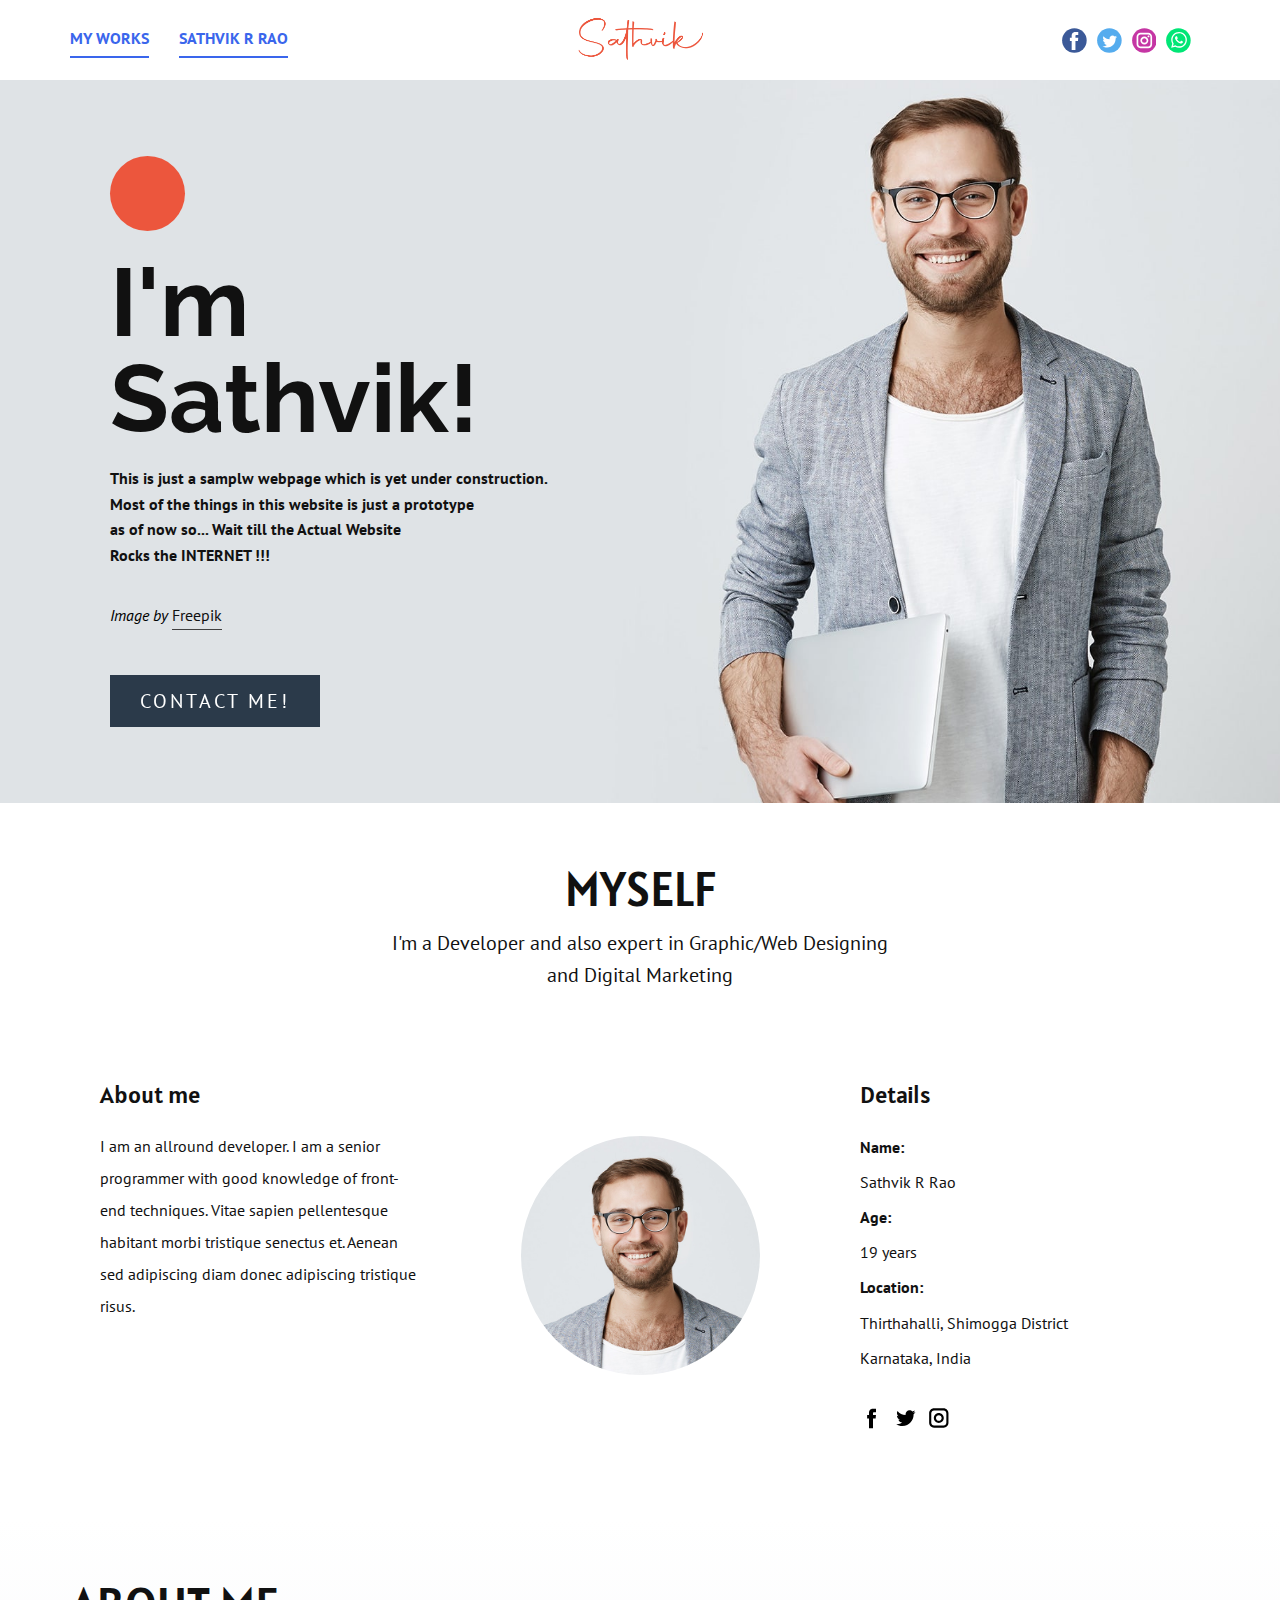
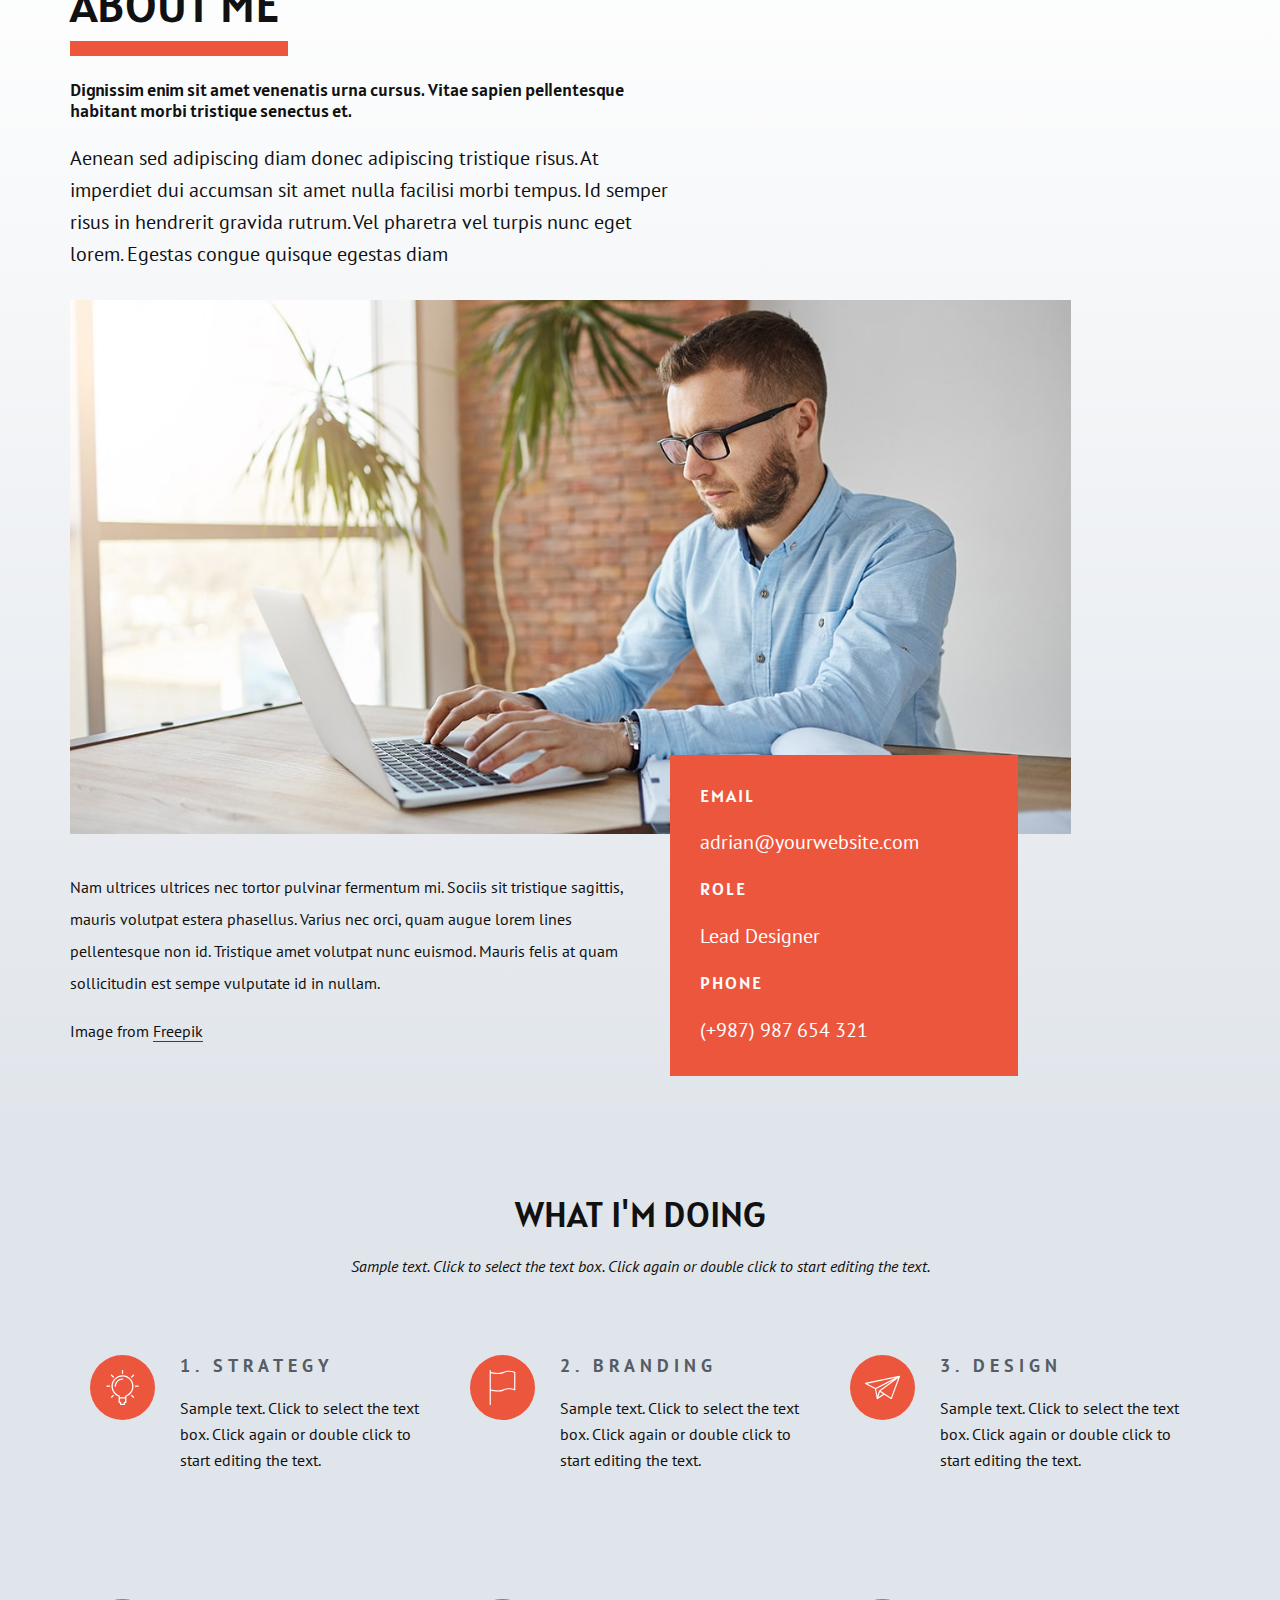
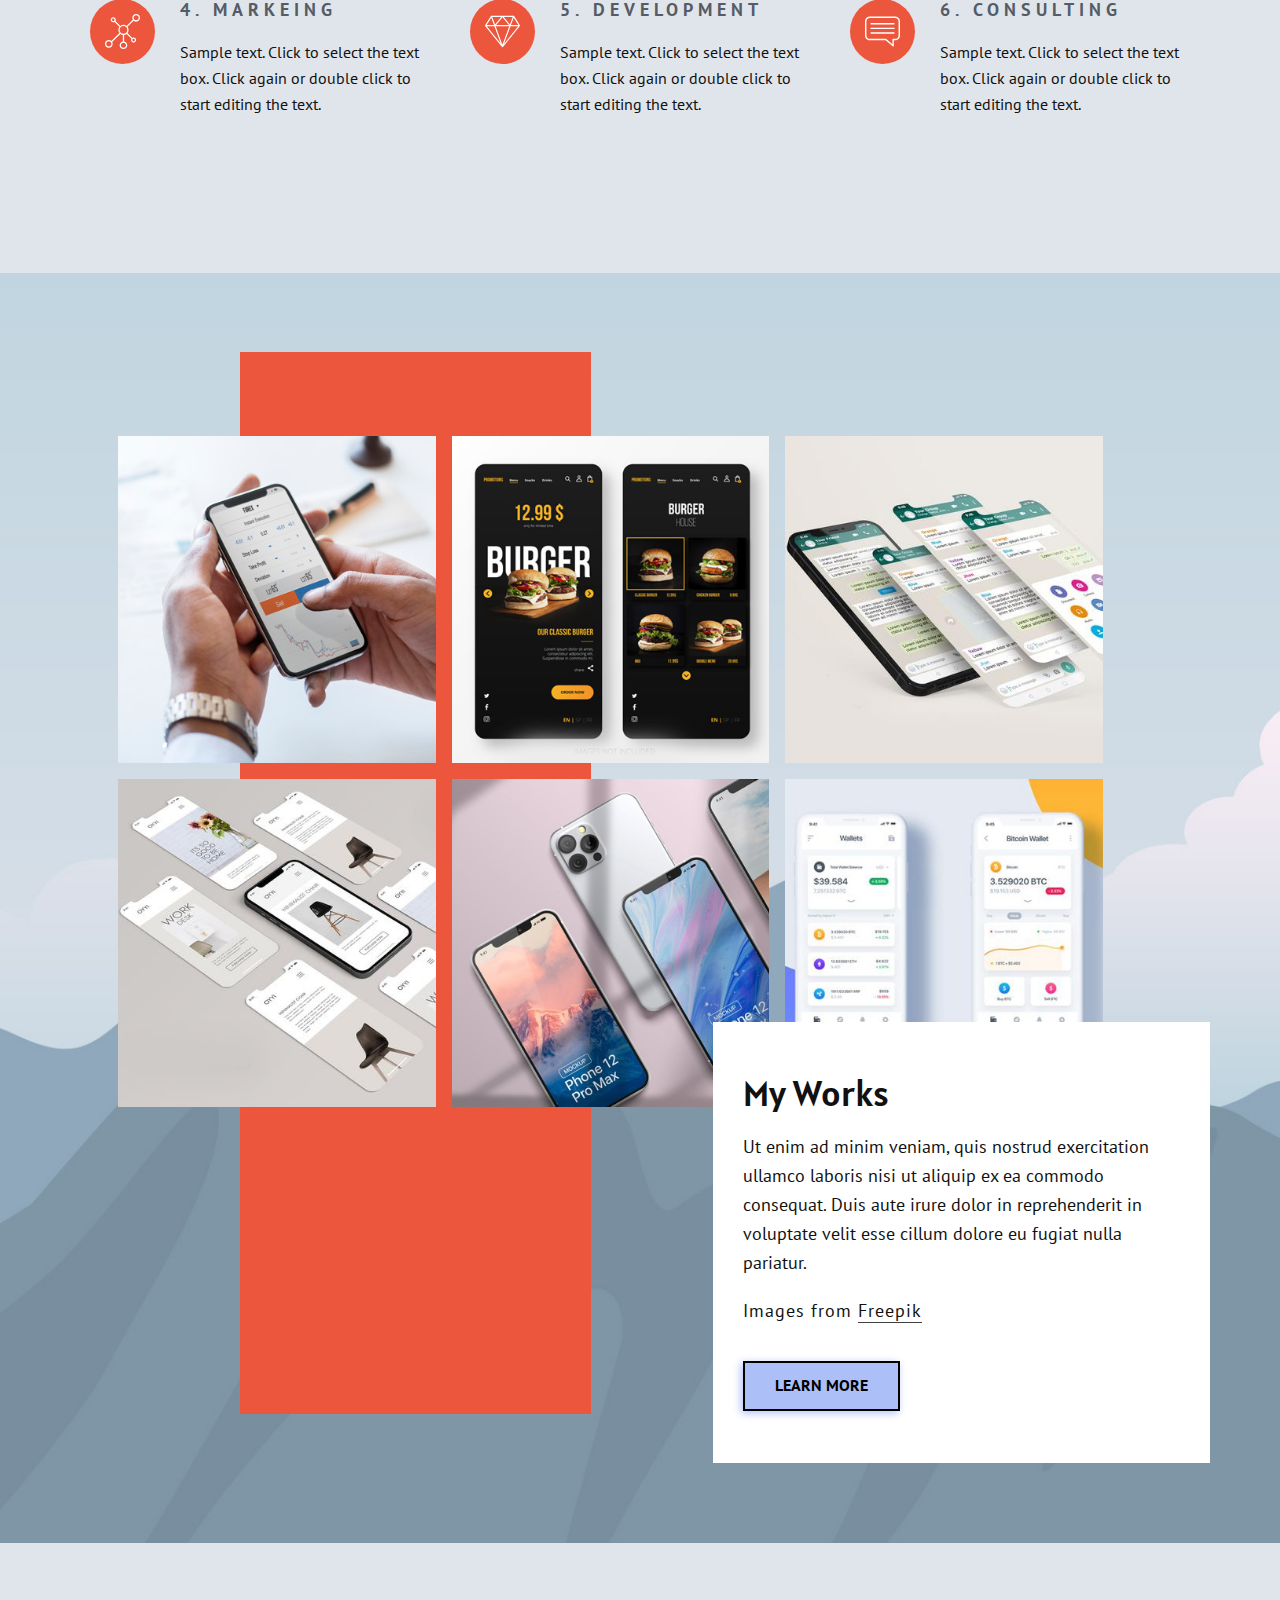
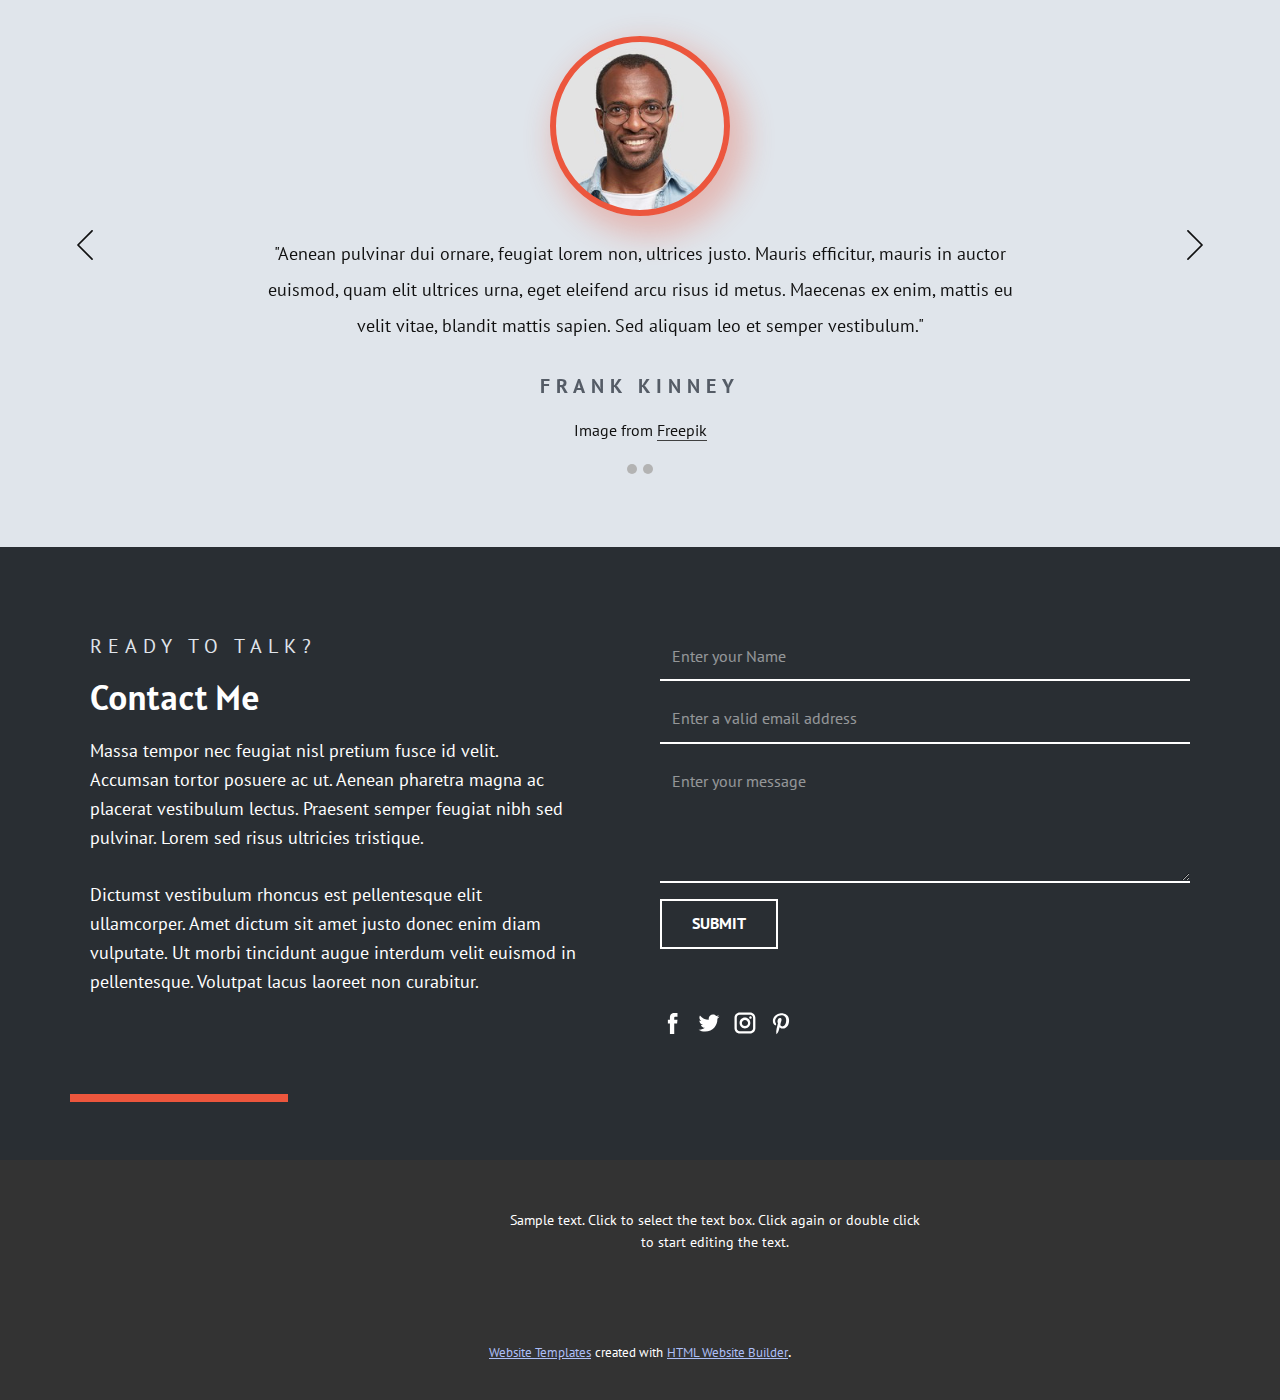
==== index.html @ 22a6c8e9 "UPDATE 1" ====
<!DOCTYPE html>
<html style="font-size: 16px;"><head>
    <meta name="viewport" content="width=device-width, initial-scale=1.0">
    <meta charset="utf-8">
    <meta name="keywords" content="I'm Sathvik R Rao,Nitte, Profile, About me, Sathvik,sathwik,sathvik, My Works, Contact Me">
    <meta name="description" content="Student @NMAMIT | Graphic Designer | Developer |">
    <meta name="page_type" content="np-template-header-footer-from-plugin">
    <title>Sathvik R Rao</title>
    <link rel="stylesheet" href="nicepage.css" media="screen">
<link rel="stylesheet" href="Sathvik-R-Rao.css" media="screen">
    <script class="u-script" type="text/javascript" src="jquery.js" defer=""></script>
    <script class="u-script" type="text/javascript" src="nicepage.js" defer=""></script>
    <meta name="generator" content="Nicepage 3.23.2, nicepage.com">
    <meta property="og:title" content="Sathvik R Rao">
    <meta property="og:description" content="Student @NMAMIT | Graphic Designer | Developer |">
    <meta property="og:image" content="images/Asset1name.png">
    <meta property="og:url" content="www.sathvik.me">
    <link id="u-theme-google-font" rel="stylesheet" href="https://fonts.googleapis.com/css?family=PT+Sans:400,400i,700,700i|Alatsi:400">
    <link id="u-page-google-font" rel="stylesheet" href="https://fonts.googleapis.com/css?family=Raleway:100,100i,200,200i,300,300i,400,400i,500,500i,600,600i,700,700i,800,800i,900,900i|PT+Sans:400,400i,700,700i">
    
    
    
    
    
    
    
    
    <script type="application/ld+json">{
		"@context": "http://schema.org",
		"@type": "Organization",
		"name": "",
		"logo": "images/Asset1name.png?rand=a7e8",
		"sameAs": [
				"https://www.facebook.com/sathvik.r.rao/",
				"https://twitter.com/sathvik_r_rao",
				"https://www.instagram.com/sathvik_r_rao/",
				"https://wa.me/message/GQJB4XXEBGCHM1"
		]
}</script>
    <meta name="theme-color" content="#3a66ec">
    <meta name="twitter:site" content="@">
    <meta name="twitter:card" content="summary_large_image">
    <meta name="twitter:title" content="Sathvik R Rao">
    <meta name="twitter:description" content="">
    <meta property="og:type" content="website">
  </head>
  <body data-home-page="Sathvik-R-Rao.html" data-home-page-title="Sathvik R Rao" class="u-body"><header class="u-clearfix u-header u-header" id="sec-bae1"><div class="u-clearfix u-sheet u-sheet-1">
        <a href="https://nicepage.com" class="u-image u-logo u-image-1" data-image-width="1948" data-image-height="875" data-animation-name="fadeIn" data-animation-duration="1000" data-animation-delay="0" data-animation-direction="Down">
          <img src="images/Asset1name.png?rand=a7e8" class="u-logo-image u-logo-image-1">
        </a>
        <nav class="u-align-left u-hidden-sm u-hidden-xs u-menu u-menu-dropdown u-offcanvas u-menu-1">
          <div class="menu-collapse" style="font-size: 1rem; letter-spacing: 0px; font-weight: 700; text-transform: uppercase;">
            <a class="u-button-style u-custom-active-border-color u-custom-active-color u-custom-border u-custom-border-color u-custom-borders u-custom-hover-border-color u-custom-hover-color u-custom-left-right-menu-spacing u-custom-padding-bottom u-custom-text-active-color u-custom-text-color u-custom-text-hover-color u-custom-top-bottom-menu-spacing u-nav-link" href="#" style="padding: 1px 0px; font-size: calc(1em + 2px);">
              <svg class="u-svg-link" preserveAspectRatio="xMidYMin slice" viewBox="0 0 302 302" style=""><use xmlns:xlink="http://www.w3.org/1999/xlink" xlink:href="#svg-8a8f"></use></svg>
              <svg xmlns="http://www.w3.org/2000/svg" xmlns:xlink="http://www.w3.org/1999/xlink" version="1.1" id="svg-8a8f" x="0px" y="0px" viewBox="0 0 302 302" style="enable-background:new 0 0 302 302;" xml:space="preserve" class="u-svg-content"><g><rect y="36" width="302" height="30"></rect><rect y="236" width="302" height="30"></rect><rect y="136" width="302" height="30"></rect>
</g><g></g><g></g><g></g><g></g><g></g><g></g><g></g><g></g><g></g><g></g><g></g><g></g><g></g><g></g><g></g></svg>
            </a>
          </div>
          <div class="u-custom-menu u-nav-container">
            <ul class="u-nav u-spacing-30 u-unstyled u-nav-1"><li class="u-nav-item"><a class="u-border-2 u-border-active-palette-1-base u-border-hover-palette-1-base u-border-no-left u-border-no-right u-border-no-top u-button-style u-nav-link u-text-active-palette-1-base u-text-grey-90 u-text-hover-grey-90" href="Sathvik-R-Rao.html" style="padding: 10px 0px;">MY WORKS</a>
</li><li class="u-nav-item"><a class="u-border-2 u-border-active-palette-1-base u-border-hover-palette-1-base u-border-no-left u-border-no-right u-border-no-top u-button-style u-nav-link u-text-active-palette-1-base u-text-grey-90 u-text-hover-grey-90" href="Sathvik-R-Rao.html" style="padding: 10px 0px;">Sathvik R Rao</a>
</li></ul>
          </div>
          <div class="u-custom-menu u-nav-container-collapse">
            <div class="u-align-center u-black u-container-style u-inner-container-layout u-opacity u-opacity-95 u-sidenav">
              <div class="u-sidenav-overflow">
                <div class="u-menu-close"></div>
                <ul class="u-align-center u-nav u-popupmenu-items u-unstyled u-nav-2"><li class="u-nav-item"><a class="u-button-style u-nav-link" href="Sathvik-R-Rao.html" style="padding: 10px 0px;">MY WORKS</a>
</li><li class="u-nav-item"><a class="u-button-style u-nav-link" href="Sathvik-R-Rao.html" style="padding: 10px 0px;">Sathvik R Rao</a>
</li></ul>
              </div>
            </div>
            <div class="u-black u-menu-overlay u-opacity u-opacity-70"></div>
          </div>
        </nav>
        <div class="u-social-icons u-spacing-10 u-social-icons-1">
          <a class="u-social-url" title="facebook" target="_blank" href="https://www.facebook.com/sathvik.r.rao/"><span class="u-icon u-social-facebook u-social-icon u-icon-1"><svg class="u-svg-link" preserveAspectRatio="xMidYMin slice" viewBox="0 0 112 112" style=""><use xmlns:xlink="http://www.w3.org/1999/xlink" xlink:href="#svg-3606"></use></svg><svg class="u-svg-content" viewBox="0 0 112 112" x="0" y="0" id="svg-3606"><circle fill="currentColor" cx="56.1" cy="56.1" r="55"></circle><path fill="#FFFFFF" d="M73.5,31.6h-9.1c-1.4,0-3.6,0.8-3.6,3.9v8.5h12.6L72,58.3H60.8v40.8H43.9V58.3h-8V43.9h8v-9.2
            c0-6.7,3.1-17,17-17h12.5v13.9H73.5z"></path></svg></span>
          </a>
          <a class="u-social-url" title="twitter" target="_blank" href="https://twitter.com/sathvik_r_rao"><span class="u-icon u-social-icon u-social-twitter u-icon-2"><svg class="u-svg-link" preserveAspectRatio="xMidYMin slice" viewBox="0 0 112 112" style=""><use xmlns:xlink="http://www.w3.org/1999/xlink" xlink:href="#svg-bb9b"></use></svg><svg class="u-svg-content" viewBox="0 0 112 112" x="0" y="0" id="svg-bb9b"><circle fill="currentColor" class="st0" cx="56.1" cy="56.1" r="55"></circle><path fill="#FFFFFF" d="M83.8,47.3c0,0.6,0,1.2,0,1.7c0,17.7-13.5,38.2-38.2,38.2C38,87.2,31,85,25,81.2c1,0.1,2.1,0.2,3.2,0.2
            c6.3,0,12.1-2.1,16.7-5.7c-5.9-0.1-10.8-4-12.5-9.3c0.8,0.2,1.7,0.2,2.5,0.2c1.2,0,2.4-0.2,3.5-0.5c-6.1-1.2-10.8-6.7-10.8-13.1
            c0-0.1,0-0.1,0-0.2c1.8,1,3.9,1.6,6.1,1.7c-3.6-2.4-6-6.5-6-11.2c0-2.5,0.7-4.8,1.8-6.7c6.6,8.1,16.5,13.5,27.6,14
            c-0.2-1-0.3-2-0.3-3.1c0-7.4,6-13.4,13.4-13.4c3.9,0,7.3,1.6,9.8,4.2c3.1-0.6,5.9-1.7,8.5-3.3c-1,3.1-3.1,5.8-5.9,7.4
            c2.7-0.3,5.3-1,7.7-2.1C88.7,43,86.4,45.4,83.8,47.3z"></path></svg></span>
          </a>
          <a class="u-social-url" title="instagram" target="_blank" href="https://www.instagram.com/sathvik_r_rao/"><span class="u-icon u-social-icon u-social-instagram u-icon-3"><svg class="u-svg-link" preserveAspectRatio="xMidYMin slice" viewBox="0 0 112 112" style=""><use xmlns:xlink="http://www.w3.org/1999/xlink" xlink:href="#svg-5586"></use></svg><svg class="u-svg-content" viewBox="0 0 112 112" x="0" y="0" id="svg-5586"><circle fill="currentColor" cx="56.1" cy="56.1" r="55"></circle><path fill="#FFFFFF" d="M55.9,38.2c-9.9,0-17.9,8-17.9,17.9C38,66,46,74,55.9,74c9.9,0,17.9-8,17.9-17.9C73.8,46.2,65.8,38.2,55.9,38.2
            z M55.9,66.4c-5.7,0-10.3-4.6-10.3-10.3c-0.1-5.7,4.6-10.3,10.3-10.3c5.7,0,10.3,4.6,10.3,10.3C66.2,61.8,61.6,66.4,55.9,66.4z"></path><path fill="#FFFFFF" d="M74.3,33.5c-2.3,0-4.2,1.9-4.2,4.2s1.9,4.2,4.2,4.2s4.2-1.9,4.2-4.2S76.6,33.5,74.3,33.5z"></path><path fill="#FFFFFF" d="M73.1,21.3H38.6c-9.7,0-17.5,7.9-17.5,17.5v34.5c0,9.7,7.9,17.6,17.5,17.6h34.5c9.7,0,17.5-7.9,17.5-17.5V38.8
            C90.6,29.1,82.7,21.3,73.1,21.3z M83,73.3c0,5.5-4.5,9.9-9.9,9.9H38.6c-5.5,0-9.9-4.5-9.9-9.9V38.8c0-5.5,4.5-9.9,9.9-9.9h34.5
            c5.5,0,9.9,4.5,9.9,9.9V73.3z"></path></svg></span>
          </a>
          <a class="u-social-url" target="_blank" title="Whatsapp" href="https://wa.me/message/GQJB4XXEBGCHM1"><span class="u-icon u-social-icon u-social-whatsapp u-icon-4"><svg class="u-svg-link" preserveAspectRatio="xMidYMin slice" viewBox="0 0 112 112" style=""><use xmlns:xlink="http://www.w3.org/1999/xlink" xlink:href="#svg-9a5d"></use></svg><svg class="u-svg-content" viewBox="0 0 112 112" x="0" y="0" id="svg-9a5d"><circle fill="currentColor" cx="56.1" cy="56.1" r="55"></circle><path fill="#FFFFFF" d="M83.8,28.3C77.2,21.7,68.4,18,59,18c-19.3,0-35.1,15.7-35.1,35.1c0,6.2,1.6,12.2,4.7,17.5l-5,18.2L42.2,84
	c5.1,2.8,10.9,4.3,16.8,4.3h0l0,0c19.3,0,35.1-15.7,35.1-35.1C94.1,43.8,90.5,35,83.8,28.3 M59,82.3L59,82.3
	c-5.2,0-10.4-1.4-14.9-4.1l-1.1-0.6l-11,2.9L35,69.8l-0.7-1.1c-2.9-4.6-4.5-10-4.5-15.5C29.8,37,42.9,24,59,24
	c7.8,0,15.1,3,20.6,8.6c5.5,5.5,8.5,12.8,8.5,20.6C88.2,69.2,75.1,82.3,59,82.3 M75,60.5c-0.9-0.4-5.2-2.6-6-2.9
	c-0.8-0.3-1.4-0.4-2,0.4s-2.3,2.9-2.8,3.4c-0.5,0.6-1,0.7-1.9,0.2c-0.9-0.4-3.7-1.4-7.1-4.4c-2.6-2.3-4.4-5.2-4.9-6.1
	c-0.5-0.9-0.1-1.4,0.4-1.8c0.4-0.4,0.9-1,1.3-1.5c0.4-0.5,0.6-0.9,0.9-1.5c0.3-0.6,0.1-1.1-0.1-1.5c-0.2-0.4-2-4.8-2.7-6.5
	c-0.7-1.7-1.4-1.5-2-1.5c-0.5,0-1.1,0-1.7,0c-0.6,0-1.5,0.2-2.3,1.1c-0.8,0.9-3.1,3-3.1,7.3c0,4.3,3.1,8.5,3.6,9.1
	c0.4,0.6,6.2,9.4,15,13.2c2.1,0.9,3.7,1.4,5,1.8c2.1,0.7,4,0.6,5.5,0.3c1.7-0.3,5.2-2.1,5.9-4.2c0.7-2,0.7-3.8,0.5-4.2
	C76.5,61.1,75.9,60.9,75,60.5"></path></svg></span>
          </a>
        </div>
      </div></header>
    <section class="u-clearfix u-image u-section-1" id="carousel_9805" data-image-width="1980" data-image-height="1320">
      <div class="u-clearfix u-layout-wrap u-layout-wrap-1">
        <div class="u-layout">
          <div class="u-layout-row">
            <div class="u-align-left u-container-style u-layout-cell u-left-cell u-size-26-lg u-size-26-xl u-size-29-md u-size-29-sm u-size-29-xs u-layout-cell-1">
              <div class="u-container-layout u-valign-middle u-container-layout-1">
                <div class="u-palette-2-base u-shape u-shape-circle u-shape-1"></div>
                <h1 class="u-custom-font u-font-raleway u-text u-title u-text-1">I'm Sathvik!</h1>
                <p class="u-text u-text-2"> This is just a samplw webpage which is yet under construction.<br>Most of the things in this website is just a prototype<br>as of now so... Wait till the Actual Website&nbsp;<br>Rocks the INTERNET !!!
                </p>
                <p class="u-text u-text-black u-text-3">Image by <a href="https://www.freepik.com/psd/mockup" class="u-border-1 u-border-grey-75 u-btn u-button-style u-none u-text-body-color u-btn-1">Freepik</a>
                </p>
                <a href="Contact.html" data-page-id="3073911842" class="u-active-black u-border-none u-btn u-button-style u-hover-palette-2-base u-palette-4-base u-btn-2" data-animation-name="jackInTheBox" data-animation-duration="1000" data-animation-delay="0" data-animation-direction="">Contact Me!</a>
              </div>
            </div>
            <div class="u-container-style u-effect-hover-zoomOut u-layout-cell u-right-cell u-size-31-md u-size-31-sm u-size-31-xs u-size-34-lg u-size-34-xl u-layout-cell-2" data-image-width="1200" data-image-height="1138" data-animation-name="fadeIn" data-animation-duration="1000" data-animation-delay="0" data-animation-direction="">
              <div class="u-background-effect u-expanded">
                <div class="u-background-effect-image u-expanded u-image u-image-1" data-image-width="1200" data-image-height="1138"></div>
              </div>
              <div class="u-container-layout u-container-layout-2"></div>
            </div>
          </div>
        </div>
      </div>
    </section>
    <section class="u-align-center-lg u-align-center-md u-align-center-xl u-align-left-sm u-align-left-xs u-clearfix u-section-2" id="sec-fe67">
      <div class="u-clearfix u-sheet u-valign-middle u-sheet-1">
        <h1 class="u-text u-text-1">myself</h1>
        <p class="u-large-text u-text u-text-variant u-text-2">I'm a Developer and also expert in Graphic/Web Designing and Digital Marketing</p>
        <div class="u-clearfix u-expanded-width u-layout-wrap u-layout-wrap-1">
          <div class="u-layout">
            <div class="u-layout-row">
              <div class="u-container-style u-layout-cell u-size-20 u-layout-cell-1">
                <div class="u-container-layout u-container-layout-1">
                  <h4 class="u-text u-text-3">About me</h4>
                  <p class="u-text u-text-4">I am an allround developer. I am a senior programmer with good knowledge of front-end techniques. Vitae sapien pellentesque habitant morbi tristique senectus et. Aenean sed adipiscing diam donec adipiscing tristique risus.&nbsp;</p>
                </div>
              </div>
              <div class="u-align-center-md u-align-left-sm u-align-left-xs u-container-style u-layout-cell u-size-20 u-layout-cell-2">
                <div class="u-container-layout u-valign-middle-lg u-valign-middle-xl u-valign-top-md u-valign-top-sm u-valign-top-xs u-container-layout-2">
                  <div alt="" class="u-image u-image-circle u-image-1" data-image-width="600" data-image-height="600" data-animation-name="jackInTheBox" data-animation-duration="1000" data-animation-delay="0" data-animation-direction=""></div>
                </div>
              </div>
              <div class="u-container-style u-layout-cell u-size-20 u-layout-cell-3">
                <div class="u-container-layout u-container-layout-3">
                  <h4 class="u-text u-text-5">Details</h4>
                  <p class="u-text u-text-6">
                    <span style="font-weight: 700;">Name: </span>
                    <br>Sathvik R Rao<br>
                    <span style="font-weight: 700;">Age: </span>
                    <br>19 years <span style="font-weight: 700;">
                      <br>Location: 
                    </span>
                    <br>Thirthahalli, Shimogga District<br>Karnataka, India<br>
                  </p>
                  <div class="u-social-icons u-spacing-10 u-social-icons-1" data-animation-name="bounceIn" data-animation-duration="1000" data-animation-delay="0" data-animation-direction="">
                    <a class="u-social-url" title="facebook" target="_blank" href="https://facebook.com/sathvik.r.rao"><span class="u-icon u-icon-circle u-social-facebook u-social-icon u-text-black u-icon-1"><svg class="u-svg-link" preserveAspectRatio="xMidYMin slice" viewBox="0 0 112 112" style=""><use xmlns:xlink="http://www.w3.org/1999/xlink" xlink:href="#svg-bc6b"></use></svg><svg class="u-svg-content" viewBox="0 0 112 112" x="0" y="0" id="svg-bc6b"><path fill="currentColor" d="M75.5,28.8H65.4c-1.5,0-4,0.9-4,4.3v9.4h13.9l-1.5,15.8H61.4v45.1H42.8V58.3h-8.8V42.4h8.8V32.2
	c0-7.4,3.4-18.8,18.8-18.8h13.8v15.4H75.5z"></path></svg></span>
                    </a>
                    <a class="u-social-url" title="twitter" target="_blank" href="https://twitter.com/sathvik_r_rao"><span class="u-icon u-icon-circle u-social-icon u-social-twitter u-text-black u-icon-2"><svg class="u-svg-link" preserveAspectRatio="xMidYMin slice" viewBox="0 0 112 112" style=""><use xmlns:xlink="http://www.w3.org/1999/xlink" xlink:href="#svg-ed97"></use></svg><svg class="u-svg-content" viewBox="0 0 112 112" x="0" y="0" id="svg-ed97"><path fill="currentColor" d="M92.2,38.2c0,0.8,0,1.6,0,2.3c0,24.3-18.6,52.4-52.6,52.4c-10.6,0.1-20.2-2.9-28.5-8.2
	c1.4,0.2,2.9,0.2,4.4,0.2c8.7,0,16.7-2.9,23-7.9c-8.1-0.2-14.9-5.5-17.3-12.8c1.1,0.2,2.4,0.2,3.4,0.2c1.6,0,3.3-0.2,4.8-0.7
	c-8.4-1.6-14.9-9.2-14.9-18c0-0.2,0-0.2,0-0.2c2.5,1.4,5.4,2.2,8.4,2.3c-5-3.3-8.3-8.9-8.3-15.4c0-3.4,1-6.5,2.5-9.2
	c9.1,11.1,22.7,18.5,38,19.2c-0.2-1.4-0.4-2.8-0.4-4.3c0.1-10,8.3-18.2,18.5-18.2c5.4,0,10.1,2.2,13.5,5.7c4.3-0.8,8.1-2.3,11.7-4.5
	c-1.4,4.3-4.3,7.9-8.1,10.1c3.7-0.4,7.3-1.4,10.6-2.9C98.9,32.3,95.7,35.5,92.2,38.2z"></path></svg></span>
                    </a>
                    <a class="u-social-url" title="instagram" target="_blank" href="sathvik_r_rao"><span class="u-icon u-icon-circle u-social-icon u-social-instagram u-text-black u-icon-3"><svg class="u-svg-link" preserveAspectRatio="xMidYMin slice" viewBox="0 0 112 112" style=""><use xmlns:xlink="http://www.w3.org/1999/xlink" xlink:href="#svg-ea73"></use></svg><svg class="u-svg-content" viewBox="0 0 112 112" x="0" y="0" id="svg-ea73"><path fill="currentColor" d="M55.9,32.9c-12.8,0-23.2,10.4-23.2,23.2s10.4,23.2,23.2,23.2s23.2-10.4,23.2-23.2S68.7,32.9,55.9,32.9z
	 M55.9,69.4c-7.4,0-13.3-6-13.3-13.3c-0.1-7.4,6-13.3,13.3-13.3s13.3,6,13.3,13.3C69.3,63.5,63.3,69.4,55.9,69.4z"></path><path fill="#FFFFFF" d="M79.7,26.8c-3,0-5.4,2.5-5.4,5.4s2.5,5.4,5.4,5.4c3,0,5.4-2.5,5.4-5.4S82.7,26.8,79.7,26.8z"></path><path fill="currentColor" d="M78.2,11H33.5C21,11,10.8,21.3,10.8,33.7v44.7c0,12.6,10.2,22.8,22.7,22.8h44.7c12.6,0,22.7-10.2,22.7-22.7
	V33.7C100.8,21.1,90.6,11,78.2,11z M91,78.4c0,7.1-5.8,12.8-12.8,12.8H33.5c-7.1,0-12.8-5.8-12.8-12.8V33.7
	c0-7.1,5.8-12.8,12.8-12.8h44.7c7.1,0,12.8,5.8,12.8,12.8V78.4z"></path></svg></span>
                    </a>
                  </div>
                </div>
              </div>
            </div>
          </div>
        </div>
      </div>
    </section>
    <section class="u-clearfix u-gradient u-section-3" id="sec-ec6c">
      <div class="u-clearfix u-sheet u-valign-middle-lg u-valign-middle-md u-valign-middle-sm u-valign-middle-xs u-sheet-1">
        <h1 class="u-text u-text-1">About me</h1>
        <div class="u-border-8 u-border-palette-2-base u-line u-line-horizontal u-line-1"></div>
        <div class="blur u-border-8 u-border-palette-2-base u-line u-line-horizontal u-line-2" data-animation-name="zoomIn" data-animation-duration="1000" data-animation-delay="0" data-animation-direction=""></div>
        <h6 class="u-text u-text-2">Dignissim enim sit amet venenatis urna cursus. Vitae sapien pellentesque habitant morbi tristique senectus et.</h6>
        <p class="u-text u-text-3">Aenean sed adipiscing diam donec adipiscing tristique risus. At imperdiet dui accumsan sit amet nulla facilisi morbi tempus. Id semper risus in hendrerit gravida rutrum. Vel pharetra vel turpis nunc eget lorem. Egestas congue quisque egestas diam&nbsp;&nbsp;</p>
        <img src="images/dfdff-min.jpg" alt="" class="u-image u-image-default u-image-1" data-image-width="1200" data-image-height="800">
        <div class="u-clearfix u-layout-wrap u-layout-wrap-1">
          <div class="u-layout">
            <div class="u-layout-row">
              <div class="u-container-style u-layout-cell u-size-34-md u-size-34-sm u-size-34-xs u-size-38-lg u-size-38-xl u-layout-cell-1">
                <div class="u-container-layout u-container-layout-1">
                  <p class="u-text u-text-default u-text-4">Nam ultrices ultrices nec tortor pulvinar fermentum mi. Sociis sit tristique sagittis, mauris volutpat estera phasellus. Varius nec orci, quam augue lorem lines pellentesque non id. Tristique amet volutpat nunc euismod. Mauris felis at quam sollicitudin est sempe vulputate id in nullam.&nbsp;</p>
                  <p class="u-text u-text-5">Image from <a href="https://www.freepik.com/photos/food" class="u-active-none u-border-1 u-border-grey-75 u-btn u-button-link u-button-style u-hover-none u-none u-text-body-color u-btn-1" target="_blank">Freepik</a>
                  </p>
                </div>
              </div>
              <div class="u-container-style u-layout-cell u-palette-2-base u-size-22-lg u-size-22-xl u-size-26-md u-size-26-sm u-size-26-xs u-layout-cell-2">
                <div class="u-container-layout u-container-layout-2">
                  <h6 class="u-text u-text-6">email</h6>
                  <a href="mailto:adrian@yourwebsite.com" class="u-active-none u-btn u-button-style u-hover-none u-none u-text-body-alt-color u-btn-2">adrian@yourwebsite.com</a>
                  <h6 class="u-text u-text-7">Role</h6>
                  <p class="u-text u-text-8">Lead Designer</p>
                  <h6 class="u-text u-text-9">Phone</h6>
                  <a href="tel:+987987654321" class="u-active-none u-btn u-button-style u-hover-none u-none u-text-body-alt-color u-btn-3">(+987) 987 654 321</a>
                </div>
              </div>
            </div>
          </div>
        </div>
      </div>
    </section>
    <section class="u-align-center u-clearfix u-palette-5-light-2 u-section-4" id="sec-3f1e">
      <div class="u-clearfix u-sheet u-sheet-1">
        <h2 class="u-align-center u-text u-text-1">What I'm Doing</h2>
        <p class="u-text u-text-2">Sample text. Click to select the text box. Click again or double click to start editing the text.</p>
        <div class="u-expanded-width u-list u-list-1">
          <div class="u-repeater u-repeater-1">
            <div class="u-container-style u-list-item u-repeater-item">
              <div class="u-container-layout u-similar-container u-container-layout-1"><span class="u-icon u-icon-circle u-palette-2-base u-spacing-15 u-icon-1">
            <svg class="u-svg-link" preserveAspectRatio="xMidYMin slice" viewBox="0 0 54 54" style=""><use xmlns:xlink="http://www.w3.org/1999/xlink" xlink:href="#svg-55bd"></use></svg>
            <svg version="1.1" id="svg-55bd" xmlns="http://www.w3.org/2000/svg" xmlns:xlink="http://www.w3.org/1999/xlink" x="0px" y="0px" viewBox="0 0 54 54" style="enable-background:new 0 0 54 54;" xml:space="preserve" class="u-svg-content"><g><path d="M27,8c-9.374,0-17,7.626-17,17c0,7.112,4.391,13.412,11,15.9V50c0,0.553,0.447,1,1,1h1v2c0,0.553,0.447,1,1,1h6
		c0.553,0,1-0.447,1-1v-2h1c0.553,0,1-0.447,1-1v-9.1c6.609-2.488,11-8.788,11-15.9C44,15.626,36.374,8,27,8z M30,49
		c-0.553,0-1,0.447-1,1v2h-4v-2c0-0.553-0.447-1-1-1h-1v-5h8v5H30z M31.688,39.242C31.277,39.377,31,39.761,31,40.192V42h-8v-1.808
		c0-0.432-0.277-0.815-0.688-0.95C16.145,37.214,12,31.49,12,25c0-8.271,6.729-15,15-15s15,6.729,15,15
		C42,31.49,37.855,37.214,31.688,39.242z"></path><path d="M27,6c0.553,0,1-0.447,1-1V1c0-0.553-0.447-1-1-1s-1,0.447-1,1v4C26,5.553,26.447,6,27,6z"></path><path d="M51,24h-4c-0.553,0-1,0.447-1,1s0.447,1,1,1h4c0.553,0,1-0.447,1-1S51.553,24,51,24z"></path><path d="M7,24H3c-0.553,0-1,0.447-1,1s0.447,1,1,1h4c0.553,0,1-0.447,1-1S7.553,24,7,24z"></path><path d="M43.264,7.322l-2.828,2.828c-0.391,0.391-0.391,1.023,0,1.414c0.195,0.195,0.451,0.293,0.707,0.293
		s0.512-0.098,0.707-0.293l2.828-2.828c0.391-0.391,0.391-1.023,0-1.414S43.654,6.932,43.264,7.322z"></path><path d="M12.15,38.436l-2.828,2.828c-0.391,0.391-0.391,1.023,0,1.414c0.195,0.195,0.451,0.293,0.707,0.293
		s0.512-0.098,0.707-0.293l2.828-2.828c0.391-0.391,0.391-1.023,0-1.414S12.541,38.045,12.15,38.436z"></path><path d="M41.85,38.436c-0.391-0.391-1.023-0.391-1.414,0s-0.391,1.023,0,1.414l2.828,2.828c0.195,0.195,0.451,0.293,0.707,0.293
		s0.512-0.098,0.707-0.293c0.391-0.391,0.391-1.023,0-1.414L41.85,38.436z"></path><path d="M12.15,11.564c0.195,0.195,0.451,0.293,0.707,0.293s0.512-0.098,0.707-0.293c0.391-0.391,0.391-1.023,0-1.414l-2.828-2.828
		c-0.391-0.391-1.023-0.391-1.414,0s-0.391,1.023,0,1.414L12.15,11.564z"></path><path d="M27,13c-6.617,0-12,5.383-12,12c0,0.553,0.447,1,1,1s1-0.447,1-1c0-5.514,4.486-10,10-10c0.553,0,1-0.447,1-1
		S27.553,13,27,13z"></path>
</g></svg>
          </span>
                <div class="u-container-style u-group u-group-1">
                  <div class="u-container-layout u-container-layout-2">
                    <h5 class="u-text u-text-3">1. Strategy</h5>
                    <p class="u-text u-text-4">Sample text. Click to select the text box. Click again or double click to start editing the text.</p>
                  </div>
                </div>
              </div>
            </div>
            <div class="u-container-style u-list-item u-repeater-item">
              <div class="u-container-layout u-similar-container u-container-layout-3"><span class="u-icon u-icon-circle u-palette-2-base u-spacing-15 u-icon-2">
            <svg class="u-svg-link" preserveAspectRatio="xMidYMin slice" viewBox="0 0 60 60" style=""><use xmlns:xlink="http://www.w3.org/1999/xlink" xlink:href="#svg-f28e"></use></svg>
            <svg xmlns="http://www.w3.org/2000/svg" xmlns:xlink="http://www.w3.org/1999/xlink" version="1.1" xml:space="preserve" class="u-svg-content" viewBox="0 0 60 60" x="0px" y="0px" id="svg-f28e" style="enable-background:new 0 0 60 60;"><path d="M51.371,3.146c-0.459-0.185-11.359-4.452-19.84,0.045C24.811,6.758,13.015,4.082,10,3.308V1c0-0.553-0.447-1-1-1  S8,0.447,8,1v3c0,0.014,0.007,0.026,0.008,0.04C8.008,4.052,8,4.062,8,4.074V33v1.074V59c0,0.553,0.447,1,1,1s1-0.447,1-1V35.375  c2.273,0.567,7.227,1.632,12.368,1.632c3.557,0,7.2-0.511,10.101-2.049c7.652-4.061,18.056,0.004,18.16,0.045  c0.309,0.124,0.657,0.086,0.932-0.102C51.835,34.716,52,34.406,52,34.074v-30C52,3.665,51.751,3.298,51.371,3.146z M50,32.665  c-3.26-1.038-11.646-3.096-18.469,0.525C24.812,36.756,13.02,34.082,10,33.308V33V5.375c3.853,0.961,15.381,3.343,22.469-0.417  C39.035,1.475,47.627,3.973,50,4.777V32.665z"></path></svg>
          </span>
                <div class="u-container-style u-group u-video-cover u-group-2">
                  <div class="u-container-layout u-container-layout-4">
                    <h5 class="u-text u-text-5">2. Branding</h5>
                    <p class="u-text u-text-6">Sample text. Click to select the text box. Click again or double click to start editing the text.</p>
                  </div>
                </div>
              </div>
            </div>
            <div class="u-container-style u-list-item u-repeater-item">
              <div class="u-container-layout u-similar-container u-container-layout-5"><span class="u-icon u-icon-circle u-palette-2-base u-spacing-15 u-icon-3">
            <svg class="u-svg-link" preserveAspectRatio="xMidYMin slice" viewBox="0 0 60.062 60.062" style=""><use xmlns:xlink="http://www.w3.org/1999/xlink" xlink:href="#svg-9b5e"></use></svg>
            <svg xmlns="http://www.w3.org/2000/svg" xmlns:xlink="http://www.w3.org/1999/xlink" version="1.1" xml:space="preserve" class="u-svg-content" viewBox="0 0 60.062 60.062" x="0px" y="0px" id="svg-9b5e" style="enable-background:new 0 0 60.062 60.062;"><path d="M60.046,11.196c0.004-0.024,0.011-0.048,0.013-0.072c0.007-0.074-0.001-0.149-0.01-0.224  c-0.002-0.019,0.001-0.037-0.002-0.056c-0.018-0.099-0.051-0.196-0.1-0.289c-0.008-0.016-0.019-0.031-0.028-0.047  c-0.002-0.002-0.002-0.005-0.003-0.008c-0.001-0.002-0.004-0.003-0.005-0.006c-0.007-0.011-0.013-0.023-0.02-0.033  c-0.062-0.091-0.137-0.166-0.221-0.23c-0.019-0.014-0.041-0.022-0.061-0.035c-0.074-0.049-0.152-0.089-0.236-0.116  c-0.037-0.012-0.074-0.018-0.112-0.025c-0.073-0.015-0.146-0.022-0.222-0.02c-0.04,0.001-0.078,0.003-0.118,0.009  c-0.026,0.004-0.051,0-0.077,0.006L0.798,22.046c-0.413,0.086-0.729,0.421-0.788,0.839s0.15,0.828,0.523,1.025l16.632,8.773  l2.917,16.187c-0.002,0.012,0.001,0.025,0,0.037c-0.01,0.08-0.011,0.158-0.001,0.237c0.005,0.04,0.01,0.078,0.02,0.117  c0.023,0.095,0.06,0.184,0.11,0.268c0.01,0.016,0.01,0.035,0.021,0.051c0.003,0.005,0.008,0.009,0.012,0.013  c0.013,0.019,0.031,0.034,0.046,0.053c0.047,0.058,0.096,0.111,0.152,0.156c0.009,0.007,0.015,0.018,0.025,0.025  c0.015,0.011,0.032,0.014,0.047,0.024c0.061,0.04,0.124,0.073,0.191,0.099c0.027,0.01,0.052,0.022,0.08,0.03  c0.09,0.026,0.183,0.044,0.277,0.044c0.001,0,0.002,0,0.003,0h0c0,0,0,0,0,0c0.004,0,0.008-0.002,0.012-0.002  c0.017,0.001,0.034,0.002,0.051,0.002c0.277,0,0.527-0.124,0.712-0.315l11.079-7.386l11.6,7.54c0.164,0.106,0.354,0.161,0.545,0.161  c0.105,0,0.212-0.017,0.315-0.051c0.288-0.096,0.518-0.318,0.623-0.604l13.996-37.989c0.013-0.034,0.024-0.069,0.033-0.105  c0.004-0.015,0.005-0.03,0.008-0.044C60.042,11.22,60.044,11.208,60.046,11.196z M48.464,17.579L24.471,35.22  c-0.039,0.029-0.07,0.065-0.104,0.099c-0.013,0.012-0.026,0.022-0.037,0.035c-0.021,0.023-0.04,0.046-0.059,0.071  c-0.018,0.024-0.032,0.049-0.048,0.074c-0.037,0.06-0.068,0.122-0.092,0.188c-0.005,0.013-0.013,0.023-0.017,0.036  c-0.001,0.004-0.005,0.006-0.006,0.01l-2.75,8.937l-2.179-12.091L48.464,17.579z M22.908,46.594l2.726-9.004l4.244,2.759  l1.214,0.789l-4.124,2.749L22.908,46.594z M52.044,13.498L18.071,30.899l-14.14-7.458L52.044,13.498z M44.559,47.504L29.154,37.492  l-2.333-1.517l30.154-22.172L44.559,47.504z"></path></svg>
          </span>
                <div class="u-container-style u-group u-video-cover u-group-3">
                  <div class="u-container-layout u-container-layout-6">
                    <h5 class="u-text u-text-7">3. DESIGN</h5>
                    <p class="u-text u-text-8">Sample text. Click to select the text box. Click again or double click to start editing the text.</p>
                  </div>
                </div>
              </div>
            </div>
            <div class="u-container-style u-list-item u-repeater-item">
              <div class="u-container-layout u-similar-container u-container-layout-7"><span class="u-icon u-icon-circle u-palette-2-base u-spacing-15 u-icon-4"><svg class="u-svg-link" preserveAspectRatio="xMidYMin slice" viewBox="0 0 55 55" style=""><use xmlns:xlink="http://www.w3.org/1999/xlink" xlink:href="#svg-96ca"></use></svg><svg class="u-svg-content" viewBox="0 0 55 55" x="0px" y="0px" id="svg-96ca" style="enable-background:new 0 0 55 55;"><path d="M49,0c-3.309,0-6,2.691-6,6c0,1.035,0.263,2.009,0.726,2.86l-9.829,9.829C32.542,17.634,30.846,17,29,17
	s-3.542,0.634-4.898,1.688l-7.669-7.669C16.785,10.424,17,9.74,17,9c0-2.206-1.794-4-4-4S9,6.794,9,9s1.794,4,4,4
	c0.74,0,1.424-0.215,2.019-0.567l7.669,7.669C21.634,21.458,21,23.154,21,25s0.634,3.542,1.688,4.897L10.024,42.562
	C8.958,41.595,7.549,41,6,41c-3.309,0-6,2.691-6,6s2.691,6,6,6s6-2.691,6-6c0-1.035-0.263-2.009-0.726-2.86l12.829-12.829
	c1.106,0.86,2.44,1.436,3.898,1.619v10.16c-2.833,0.478-5,2.942-5,5.91c0,3.309,2.691,6,6,6s6-2.691,6-6c0-2.967-2.167-5.431-5-5.91
	v-10.16c1.458-0.183,2.792-0.759,3.898-1.619l7.669,7.669C41.215,39.576,41,40.26,41,41c0,2.206,1.794,4,4,4s4-1.794,4-4
	s-1.794-4-4-4c-0.74,0-1.424,0.215-2.019,0.567l-7.669-7.669C36.366,28.542,37,26.846,37,25s-0.634-3.542-1.688-4.897l9.665-9.665
	C46.042,11.405,47.451,12,49,12c3.309,0,6-2.691,6-6S52.309,0,49,0z M11,9c0-1.103,0.897-2,2-2s2,0.897,2,2s-0.897,2-2,2
	S11,10.103,11,9z M6,51c-2.206,0-4-1.794-4-4s1.794-4,4-4s4,1.794,4,4S8.206,51,6,51z M33,49c0,2.206-1.794,4-4,4s-4-1.794-4-4
	s1.794-4,4-4S33,46.794,33,49z M29,31c-3.309,0-6-2.691-6-6s2.691-6,6-6s6,2.691,6,6S32.309,31,29,31z M47,41c0,1.103-0.897,2-2,2
	s-2-0.897-2-2s0.897-2,2-2S47,39.897,47,41z M49,10c-2.206,0-4-1.794-4-4s1.794-4,4-4s4,1.794,4,4S51.206,10,49,10z"></path></svg>
            
            
          </span>
                <div class="u-container-style u-group u-video-cover u-group-4">
                  <div class="u-container-layout u-container-layout-8">
                    <h5 class="u-text u-text-9">4. Markeing</h5>
                    <p class="u-text u-text-10">Sample text. Click to select the text box. Click again or double click to start editing the text.</p>
                  </div>
                </div>
              </div>
            </div>
            <div class="u-container-style u-list-item u-repeater-item">
              <div class="u-container-layout u-similar-container u-container-layout-9"><span class="u-icon u-icon-circle u-palette-2-base u-spacing-15 u-icon-5">
            <svg class="u-svg-link" preserveAspectRatio="xMidYMin slice" viewBox="0 0 59.986 59.986" style=""><use xmlns:xlink="http://www.w3.org/1999/xlink" xlink:href="#svg-0575"></use></svg>
            <svg xmlns="http://www.w3.org/2000/svg" xmlns:xlink="http://www.w3.org/1999/xlink" version="1.1" xml:space="preserve" class="u-svg-content" viewBox="0 0 59.986 59.986" x="0px" y="0px" id="svg-0575" style="enable-background:new 0 0 59.986 59.986;"><path d="M59.972,20.164c0.007-0.041,0.011-0.081,0.013-0.123c0.002-0.049,0.001-0.096-0.003-0.145  c-0.004-0.042-0.01-0.082-0.02-0.123c-0.011-0.048-0.026-0.094-0.044-0.14c-0.009-0.024-0.011-0.049-0.022-0.072  c-0.008-0.017-0.022-0.03-0.031-0.047c-0.009-0.017-0.013-0.035-0.023-0.052l-10-16c-0.046-0.073-0.1-0.139-0.161-0.197  c-0.001-0.001-0.002-0.001-0.003-0.002c-0.086-0.081-0.188-0.139-0.297-0.185c-0.014-0.006-0.023-0.018-0.038-0.024  c-0.011-0.004-0.023-0.002-0.034-0.005c-0.101-0.034-0.205-0.057-0.314-0.057h-38c-0.108,0-0.211,0.023-0.31,0.056  c-0.011,0.003-0.022,0.001-0.032,0.005c-0.015,0.005-0.024,0.017-0.038,0.023c-0.104,0.043-0.202,0.099-0.287,0.175  c-0.005,0.005-0.012,0.008-0.017,0.012c-0.062,0.058-0.117,0.125-0.163,0.198l-10,16c-0.01,0.016-0.014,0.035-0.023,0.052  c-0.009,0.017-0.023,0.03-0.031,0.047c-0.011,0.023-0.013,0.048-0.023,0.072c-0.018,0.046-0.033,0.092-0.044,0.14  c-0.009,0.041-0.016,0.082-0.02,0.124C0,19.945-0.001,19.993,0.001,20.041c0.002,0.042,0.006,0.082,0.013,0.123  c0.008,0.048,0.021,0.095,0.037,0.142c0.013,0.039,0.027,0.077,0.045,0.115c0.009,0.018,0.012,0.038,0.022,0.056  c0.016,0.029,0.04,0.051,0.058,0.078c0.014,0.021,0.022,0.044,0.039,0.064l28.989,35.986c0.002,0.003,0.004,0.005,0.006,0.007  l0.005,0.007c0.003,0.004,0.008,0.005,0.011,0.009c0.082,0.099,0.184,0.174,0.295,0.234c0.03,0.016,0.058,0.03,0.089,0.043  c0.121,0.051,0.249,0.087,0.383,0.087c0.114,0,0.229-0.02,0.343-0.061c0.017-0.006,0.028-0.02,0.045-0.027  c0.051-0.021,0.091-0.055,0.137-0.084c0.076-0.048,0.147-0.098,0.206-0.163c0.014-0.015,0.035-0.022,0.048-0.038l29-36  c0.016-0.02,0.024-0.044,0.039-0.064c0.019-0.027,0.042-0.049,0.058-0.078c0.01-0.018,0.013-0.038,0.022-0.056  c0.018-0.038,0.032-0.075,0.045-0.115C59.95,20.259,59.964,20.213,59.972,20.164z M32.095,4.993h15.459l-4.86,13.045L32.095,4.993z   M40.892,18.993H19.095L29.993,5.58L40.892,18.993z M17.222,18.125L12.423,4.993h15.469L17.222,18.125z M41.593,20.993  L29.818,52.599L18.269,20.993H41.593z M49.221,6.246l7.967,12.748H44.472L49.221,6.246z M10.756,6.259l4.653,12.734H2.798  L10.756,6.259z M16.14,20.993l10.839,29.664L3.083,20.993H16.14z M32.39,51.423l11.337-30.43h13.176L32.39,51.423z"></path></svg>
          </span>
                <div class="u-container-style u-group u-video-cover u-group-5">
                  <div class="u-container-layout u-container-layout-10">
                    <h5 class="u-text u-text-11">5. development</h5>
                    <p class="u-text u-text-12">Sample text. Click to select the text box. Click again or double click to start editing the text.</p>
                  </div>
                </div>
              </div>
            </div>
            <div class="u-container-style u-list-item u-repeater-item">
              <div class="u-container-layout u-similar-container u-container-layout-11"><span class="u-icon u-icon-circle u-palette-2-base u-spacing-15 u-icon-6"><svg class="u-svg-link" preserveAspectRatio="xMidYMin slice" viewBox="0 0 490 490" style=""><use xmlns:xlink="http://www.w3.org/1999/xlink" xlink:href="#svg-26f8"></use></svg><svg class="u-svg-content" viewBox="0 0 490 490" x="0px" y="0px" id="svg-26f8" style="enable-background:new 0 0 490 490;"><g><g><path d="M393.872,454.517c-2.304,0-4.583-0.804-6.412-2.354l-99.315-84.194H68.115C30.556,367.968,0,337.242,0,299.474V103.977    c0-37.768,30.556-68.494,68.115-68.494h353.77c37.559,0,68.115,30.727,68.115,68.494v195.497    c0,37.768-30.556,68.494-68.115,68.494h-18.071v76.549c0,3.891-2.243,7.428-5.752,9.067    C396.723,454.21,395.293,454.517,393.872,454.517z M68.115,55.483c-26.592,0-48.226,21.754-48.226,48.494v195.497    c0,26.739,21.634,48.494,48.226,48.494h223.662c2.346,0,4.616,0.834,6.411,2.354l85.737,72.685v-65.039c0-5.523,4.453-10,9.945-10    h28.015c26.592,0,48.226-21.755,48.226-48.494V103.977c0-26.74-21.634-48.494-48.226-48.494H68.115z"></path>
</g><g><g><path d="M405.168,147.469H84.832c-5.492,0-9.944-4.478-9.944-10c0-5.523,4.452-10,9.944-10h320.335c5.492,0,9.944,4.477,9.944,10     C415.111,142.991,410.66,147.469,405.168,147.469z"></path>
</g><g><path d="M405.168,211.503H84.832c-5.492,0-9.944-4.478-9.944-10c0-5.523,4.452-10,9.944-10h320.335c5.492,0,9.944,4.477,9.944,10     C415.111,207.025,410.66,211.503,405.168,211.503z"></path>
</g><g><path d="M405.168,275.538H84.832c-5.492,0-9.944-4.478-9.944-10c0-5.523,4.452-10,9.944-10h320.335c5.492,0,9.944,4.476,9.944,10     C415.111,271.06,410.66,275.538,405.168,275.538z"></path>
</g>
</g>
</g></svg>
            
            
          </span>
                <div class="u-container-style u-group u-video-cover u-group-6">
                  <div class="u-container-layout u-container-layout-12">
                    <h5 class="u-text u-text-13">6. consulting</h5>
                    <p class="u-text u-text-14">Sample text. Click to select the text box. Click again or double click to start editing the text.</p>
                  </div>
                </div>
              </div>
            </div>
          </div>
        </div>
      </div>
    </section>
    <section class="u-clearfix u-image u-section-5" id="carousel_12b6" data-image-width="2000" data-image-height="1333">
      <div class="u-clearfix u-sheet u-valign-middle-xs u-sheet-1">
        <div class="u-palette-2-base u-shape u-shape-rectangle u-shape-1"></div>
        <div class="u-gallery u-layout-grid u-lightbox u-no-transition u-show-text-on-hover u-gallery-1">
          <div class="u-gallery-inner u-gallery-inner-1">
            <div class="u-effect-fade u-gallery-item">
              <div class="u-back-slide" data-image-width="626" data-image-height="417">
                <img class="u-back-image u-expanded" src="images/businessman-checking-stock-market-online_53876-11970.jpg">
              </div>
              <div class="u-over-slide u-shading u-over-slide-1">
                <h3 class="u-gallery-heading"></h3>
                <p class="u-gallery-text"></p>
              </div>
            </div>
            <div class="u-effect-fade u-gallery-item">
              <div class="u-back-slide" data-image-width="462" data-image-height="417">
                <img class="u-back-image u-expanded" src="images/ccc.jpg">
              </div>
              <div class="u-over-slide u-shading u-over-slide-2">
                <h3 class="u-gallery-heading"></h3>
                <p class="u-gallery-text"></p>
              </div>
            </div>
            <div class="u-effect-fade u-gallery-item">
              <div class="u-back-slide" data-image-width="462" data-image-height="417">
                <img class="u-back-image u-expanded" src="images/677.jpg">
              </div>
              <div class="u-over-slide u-shading u-over-slide-3">
                <h3 class="u-gallery-heading"></h3>
                <p class="u-gallery-text"></p>
              </div>
            </div>
            <div class="u-effect-fade u-gallery-item">
              <div class="u-back-slide" data-image-width="462" data-image-height="417">
                <img class="u-back-image u-expanded" src="images/vcv.jpg">
              </div>
              <div class="u-over-slide u-shading u-over-slide-4">
                <h3 class="u-gallery-heading"></h3>
                <p class="u-gallery-text"></p>
              </div>
            </div>
            <div class="u-effect-fade u-gallery-item">
              <div class="u-back-slide" data-image-width="462" data-image-height="417">
                <img class="u-back-image u-expanded" src="images/cxcc.jpg">
              </div>
              <div class="u-over-slide u-shading u-over-slide-5">
                <h3 class="u-gallery-heading"></h3>
                <p class="u-gallery-text"></p>
              </div>
            </div>
            <div class="u-effect-fade u-gallery-item">
              <div class="u-back-slide" data-image-width="462" data-image-height="417">
                <img class="u-back-image u-expanded" src="images/vcvc.jpg">
              </div>
              <div class="u-over-slide u-shading u-over-slide-6">
                <h3 class="u-gallery-heading"></h3>
                <p class="u-gallery-text"></p>
              </div>
            </div>
          </div>
        </div>
        <div class="u-container-style u-expanded-width-xs u-group u-white u-group-1">
          <div class="u-container-layout u-valign-middle u-container-layout-1">
            <h2 class="u-text u-text-1">My Works</h2>
            <p class="u-text u-text-2">Ut enim ad minim veniam, quis nostrud exercitation ullamco laboris nisi ut aliquip ex ea commodo consequat. Duis aute irure dolor in reprehenderit in voluptate velit esse cillum dolore eu fugiat nulla pariatur.&nbsp;</p>
            <p class="u-text u-text-3">Images from <a href="https://www.freepik.com/psd/technology&quot;" class="u-active-none u-border-1 u-border-grey-75 u-btn u-button-link u-button-style u-hover-none u-none u-text-body-color u-btn-1">Freepik</a>
            </p>
            <a href="https://nicepage.com/c/education-website-mockup" class="u-border-2 u-border-black u-border-hover-black u-btn u-button-style u-hover-black u-palette-1-light-2 u-text-black u-text-hover-white u-btn-2">learn more</a>
          </div>
        </div>
      </div>
    </section>
    <section class="u-clearfix u-palette-5-light-2 u-section-6" id="carousel_80b4">
      <div class="u-clearfix u-sheet u-sheet-1">
        <div id="carousel-d79e" data-interval="5000" data-u-ride="carousel" class="u-carousel u-slider u-slider-1">
          <ol class="u-absolute-hcenter u-carousel-indicators u-carousel-indicators-1">
            <li data-u-target="#carousel-d79e" class="u-active u-grey-30 u-shape-circle" data-u-slide-to="0" style="width: 10px; height: 10px;"></li>
            <li data-u-target="#carousel-d79e" class="u-grey-30 u-shape-circle" data-u-slide-to="1" style="width: 10px; height: 10px;"></li>
          </ol>
          <div class="u-carousel-inner" role="listbox">
            <div class="u-active u-align-center u-carousel-item u-container-style u-slide">
              <div class="u-container-layout u-valign-top u-container-layout-1">
                <div alt="" class="u-border-6 u-border-palette-2-base u-image u-image-circle u-image-1" data-image-width="211" data-image-height="211"></div>
                <p class="u-text u-text-1">"Aenean pulvinar dui ornare, feugiat lorem non, ultrices justo. Mauris efficitur, mauris in auctor euismod, quam elit ultrices urna, eget eleifend arcu risus id metus. Maecenas ex enim,​ mattis eu velit vitae, blandit mattis sapien. Sed aliquam leo et semper vestibulum."</p>
                <h5 class="u-align-center-lg u-align-center-md u-align-center-xl u-text u-text-2">frank kinney</h5>
                <p class="u-text u-text-3">Image from <a href="https://www.freepik.com/photos/food" class="u-active-none u-border-1 u-border-grey-75 u-btn u-button-link u-button-style u-hover-none u-none u-text-body-color u-btn-1" target="_blank">Freepik</a>
                </p>
              </div>
            </div>
            <div class="u-align-center u-carousel-item u-container-style u-slide">
              <div class="u-container-layout u-valign-top u-container-layout-2">
                <div alt="" class="u-border-6 u-border-palette-2-base u-image u-image-circle u-image-2" data-image-width="211" data-image-height="211"></div>
                <p class="u-text u-text-4">"Aenean pulvinar dui ornare, feugiat lorem non, ultrices justo. Mauris efficitur, mauris in auctor euismod, quam elit ultrices urna, eget eleifend arcu risus id metus. Maecenas ex enim,​ mattis eu velit vitae, blandit mattis sapien. Sed aliquam leo et semper vestibulum."</p>
                <h5 class="u-align-center-md u-text u-text-5">Mary Smith</h5>
                <p class="u-text u-text-6">Image from <a href="https://www.freepik.com/photos/food" class="u-active-none u-border-1 u-border-grey-75 u-btn u-button-link u-button-style u-hover-none u-none u-text-body-color u-btn-2" target="_blank">Freepik</a>
                </p>
              </div>
            </div>
          </div>
          <a class="u-absolute-vcenter u-carousel-control u-carousel-control-prev u-icon-circle u-text-body-color u-text-hover-grey-50 u-carousel-control-1" href="#carousel-d79e" role="button" data-u-slide="prev">
            <span aria-hidden="true">
              <svg viewBox="0 0 477.175 477.175"><path d="M145.188,238.575l215.5-215.5c5.3-5.3,5.3-13.8,0-19.1s-13.8-5.3-19.1,0l-225.1,225.1c-5.3,5.3-5.3,13.8,0,19.1l225.1,225
                    c2.6,2.6,6.1,4,9.5,4s6.9-1.3,9.5-4c5.3-5.3,5.3-13.8,0-19.1L145.188,238.575z"></path></svg>
            </span>
            <span class="sr-only">Previous</span>
          </a>
          <a class="u-absolute-vcenter-lg u-absolute-vcenter-md u-absolute-vcenter-sm u-absolute-vcenter-xs u-carousel-control u-carousel-control-next u-icon-circle u-text-body-color u-text-hover-grey-50 u-carousel-control-2" href="#carousel-d79e" role="button" data-u-slide="next">
            <span aria-hidden="true">
              <svg viewBox="0 0 477.175 477.175"><path d="M360.731,229.075l-225.1-225.1c-5.3-5.3-13.8-5.3-19.1,0s-5.3,13.8,0,19.1l215.5,215.5l-215.5,215.5
                    c-5.3,5.3-5.3,13.8,0,19.1c2.6,2.6,6.1,4,9.5,4c3.4,0,6.9-1.3,9.5-4l225.1-225.1C365.931,242.875,365.931,234.275,360.731,229.075z"></path></svg>
            </span>
            <span class="sr-only">Next</span>
          </a>
        </div>
      </div>
    </section>
    <section class="u-clearfix u-palette-4-dark-3 u-section-7" id="carousel_b8d1">
      <div class="u-clearfix u-sheet u-sheet-1">
        <div class="u-clearfix u-expanded-width u-layout-wrap u-layout-wrap-1">
          <div class="u-layout">
            <div class="u-layout-row">
              <div class="u-container-style u-layout-cell u-left-cell u-size-30 u-layout-cell-1">
                <div class="u-container-layout u-container-layout-1">
                  <h5 class="u-text u-text-1">Ready to talk?</h5>
                  <h2 class="u-text u-text-2">Contact Me</h2>
                  <p class="u-text u-text-3">Massa tempor nec feugiat nisl pretium fusce id velit. Accumsan tortor posuere ac ut. Aenean pharetra magna ac placerat vestibulum lectus. Praesent semper feugiat nibh sed pulvinar. Lorem sed risus ultricies tristique.&nbsp;<br>
                    <br>Dictumst vestibulum rhoncus est pellentesque elit ullamcorper. Amet dictum sit amet justo donec enim diam vulputate. Ut morbi tincidunt augue interdum velit euismod in pellentesque. Volutpat lacus laoreet non curabitur.
                  </p>
                </div>
              </div>
              <div class="u-container-style u-layout-cell u-right-cell u-size-30 u-layout-cell-2">
                <div class="u-container-layout u-valign-top u-container-layout-2">
                  <div class="u-expanded-width u-form u-form-1">
                    <form action="https://formspree.io/f/xzbyyzll" method="POST" class="u-block-c261-12 u-clearfix u-form-spacing-15 u-form-vertical u-inner-form" source="custom"><!-- hidden inputs for siteId and pageId -->
                      <div class="u-form-group u-form-name">
                        <label for="name-f798" class="u-form-control-hidden u-label">Name</label>
                        <input type="text" placeholder="Enter your Name" id="name-f798" name="name" class="u-border-2 u-border-no-left u-border-no-right u-border-no-top u-border-white u-input u-input-rectangle" required="">
                      </div><!-- always visible -->
                      <div class="u-form-email u-form-group">
                        <label for="email-f798" class="u-form-control-hidden u-label">Email</label>
                        <input type="email" placeholder="Enter a valid email address" id="email-f798" name="email" class="u-border-2 u-border-no-left u-border-no-right u-border-no-top u-border-white u-input u-input-rectangle" required="">
                      </div>
                      <div class="u-form-group u-form-message">
                        <label for="message-f798" class="u-form-control-hidden u-label">Message</label>
                        <textarea placeholder="Enter your message" rows="4" cols="50" id="message-f798" name="message" class="u-border-2 u-border-no-left u-border-no-right u-border-no-top u-border-white u-input u-input-rectangle" required=""></textarea>
                      </div>
                      <div class="u-form-group u-form-submit">
                        <a href="#" class="u-active-white u-border-2 u-border-active-white u-border-hover-white u-border-white u-btn u-btn-submit u-button-style u-hover-white u-none u-text-active-palette-4-base u-text-body-alt-color u-text-hover-palette-4-base u-btn-1">Submit</a>
                        <input type="submit" value="submit" class="u-form-control-hidden">
                      </div>
                      <div class="u-form-send-message u-form-send-success"> Thank you! Your message has been sent. </div>
                      <div class="u-form-send-error u-form-send-message"> Unable to send your message. Please fix errors then try again. </div>
                      <input type="hidden" value="" name="recaptchaResponse">
                    </form>
                  </div>
                  <div class="u-social-icons u-spacing-10 u-social-icons-1">
                    <a class="u-social-url" target="_blank" href=""><span class="u-icon u-icon-circle u-social-facebook u-social-icon u-icon-1"><svg class="u-svg-link" preserveAspectRatio="xMidYMin slice" viewBox="0 0 112.2 112.2" style=""><use xmlns:xlink="http://www.w3.org/1999/xlink" xlink:href="#svg-5f4f"></use></svg><svg x="0px" y="0px" viewBox="0 0 112.2 112.2" enable-background="new 0 0 112.2 112.2" xml:space="preserve" id="svg-5f4f" class="u-svg-content"><path d="M75.5,28.8H65.4c-1.5,0-4,0.9-4,4.3v9.4h13.9l-1.5,15.8H61.4v45.1H42.8V58.3h-8.8V42.4h8.8V32.2 c0-7.4,3.4-18.8,18.8-18.8h13.8v15.4H75.5z"></path></svg></span>
                    </a>
                    <a class="u-social-url" target="_blank" href=""><span class="u-icon u-icon-circle u-social-icon u-social-twitter u-icon-2"><svg class="u-svg-link" preserveAspectRatio="xMidYMin slice" viewBox="0 0 112.2 112.2" style=""><use xmlns:xlink="http://www.w3.org/1999/xlink" xlink:href="#svg-a709"></use></svg><svg x="0px" y="0px" viewBox="0 0 112.2 112.2" enable-background="new 0 0 112.2 112.2" xml:space="preserve" id="svg-a709" class="u-svg-content"><path d="M92.2,38.2c0,0.8,0,1.6,0,2.3c0,24.3-18.6,52.4-52.6,52.4c-10.6,0.1-20.2-2.9-28.5-8.2 c1.4,0.2,2.9,0.2,4.4,0.2c8.7,0,16.7-2.9,23-7.9c-8.1-0.2-14.9-5.5-17.3-12.8c1.1,0.2,2.4,0.2,3.4,0.2c1.6,0,3.3-0.2,4.8-0.7 c-8.4-1.6-14.9-9.2-14.9-18c0-0.2,0-0.2,0-0.2c2.5,1.4,5.4,2.2,8.4,2.3c-5-3.3-8.3-8.9-8.3-15.4c0-3.4,1-6.5,2.5-9.2 c9.1,11.1,22.7,18.5,38,19.2c-0.2-1.4-0.4-2.8-0.4-4.3c0.1-10,8.3-18.2,18.5-18.2c5.4,0,10.1,2.2,13.5,5.7c4.3-0.8,8.1-2.3,11.7-4.5 c-1.4,4.3-4.3,7.9-8.1,10.1c3.7-0.4,7.3-1.4,10.6-2.9C98.9,32.3,95.7,35.5,92.2,38.2z"></path></svg></span>
                    </a>
                    <a class="u-social-url" target="_blank" href=""><span class="u-icon u-icon-circle u-social-icon u-social-instagram u-icon-3"><svg class="u-svg-link" preserveAspectRatio="xMidYMin slice" viewBox="0 0 112.2 112.2" style=""><use xmlns:xlink="http://www.w3.org/1999/xlink" xlink:href="#svg-0b43"></use></svg><svg x="0px" y="0px" viewBox="0 0 112.2 112.2" enable-background="new 0 0 112.2 112.2" xml:space="preserve" id="svg-0b43" class="u-svg-content"><path d="M55.9,32.9c-12.8,0-23.2,10.4-23.2,23.2s10.4,23.2,23.2,23.2s23.2-10.4,23.2-23.2S68.7,32.9,55.9,32.9z M55.9,69.4c-7.4,0-13.3-6-13.3-13.3c-0.1-7.4,6-13.3,13.3-13.3s13.3,6,13.3,13.3C69.3,63.5,63.3,69.4,55.9,69.4z"></path><path d="M79.7,26.8c-3,0-5.4,2.5-5.4,5.4s2.5,5.4,5.4,5.4c3,0,5.4-2.5,5.4-5.4S82.7,26.8,79.7,26.8z"></path><path d="M78.2,11H33.5C21,11,10.8,21.3,10.8,33.7v44.7c0,12.6,10.2,22.8,22.7,22.8h44.7c12.6,0,22.7-10.2,22.7-22.7 V33.7C100.8,21.1,90.6,11,78.2,11z M91,78.4c0,7.1-5.8,12.8-12.8,12.8H33.5c-7.1,0-12.8-5.8-12.8-12.8V33.7 c0-7.1,5.8-12.8,12.8-12.8h44.7c7.1,0,12.8,5.8,12.8,12.8V78.4z"></path></svg></span>
                    </a>
                    <a class="u-social-url" target="_blank" href="#"><span class="u-icon u-icon-circle u-social-icon u-social-pinterest u-icon-4"><svg class="u-svg-link" preserveAspectRatio="xMidYMin slice" viewBox="0 0 112.2 112.2" style=""><use xmlns:xlink="http://www.w3.org/1999/xlink" xlink:href="#svg-9a6f"></use></svg><svg x="0px" y="0px" viewBox="0 0 112.2 112.2" enable-background="new 0 0 112.2 112.2" xml:space="preserve" id="svg-9a6f" class="u-svg-content"><path d="M61.9,79.8c-5.5-0.3-7.8-3.1-12-5.8c-2.3,12.4-5.4,24.3-13.8,30.5c-2.6-18.7,3.8-32.8,6.9-47.7 c-5.1-8.7,0.7-26.2,11.5-21.9c13.5,5.4-11.6,32.3,5.1,35.7c17.6,3.5,24.7-30.5,13.8-41.4c-15.7-16.1-45.7-0.5-42,22.3 c0.9,5.6,6.7,7.2,2.3,15c-10.1-2.2-13-10.2-12.7-20.7c0.6-17.3,15.5-29.3,30.5-31.1c19-2.2,36.8,6.9,39.2,24.7 C93.4,59.5,82.3,81.3,61.9,79.8z"></path></svg></span>
                    </a>
                  </div>
                </div>
              </div>
            </div>
          </div>
        </div>
        <div class="u-border-8 u-border-palette-2-base u-line u-line-horizontal u-line-1"></div>
      </div>
    </section>
    
    
    <footer class="u-align-center u-clearfix u-footer u-grey-80 u-footer" id="sec-d13a"><div class="u-clearfix u-sheet u-valign-middle u-sheet-1">
        <p class="u-small-text u-text u-text-variant u-text-1">Sample text. Click to select the text box. Click again or double click to start editing the text.</p>
      </div></footer>
    <section class="u-backlink u-clearfix u-grey-80">
      <a class="u-link" href="https://nicepage.com/website-templates" target="_blank">
        <span>Website Templates</span>
      </a>
      <p class="u-text">
        <span>created with</span>
      </p>
      <a class="u-link" href="https://nicepage.com/html-website-builder" target="_blank">
        <span>HTML Website Builder</span>
      </a>. 
    </section><span style="height: 64px; width: 64px; margin-left: 0px; margin-right: auto; margin-top: 0px; background-image: none; right: 20px; bottom: 20px" class="u-back-to-top u-icon u-icon-circle u-opacity u-opacity-85 u-palette-1-base u-spacing-15" data-href="#">
        <svg class="u-svg-link" preserveAspectRatio="xMidYMin slice" viewBox="0 0 551.13 551.13"><use xmlns:xlink="http://www.w3.org/1999/xlink" xlink:href="#svg-1d98"></use></svg>
        <svg class="u-svg-content" enable-background="new 0 0 551.13 551.13" viewBox="0 0 551.13 551.13" xmlns="http://www.w3.org/2000/svg" id="svg-1d98"><path d="m275.565 189.451 223.897 223.897h51.668l-275.565-275.565-275.565 275.565h51.668z"></path></svg>
    </span>
  
</body></html>
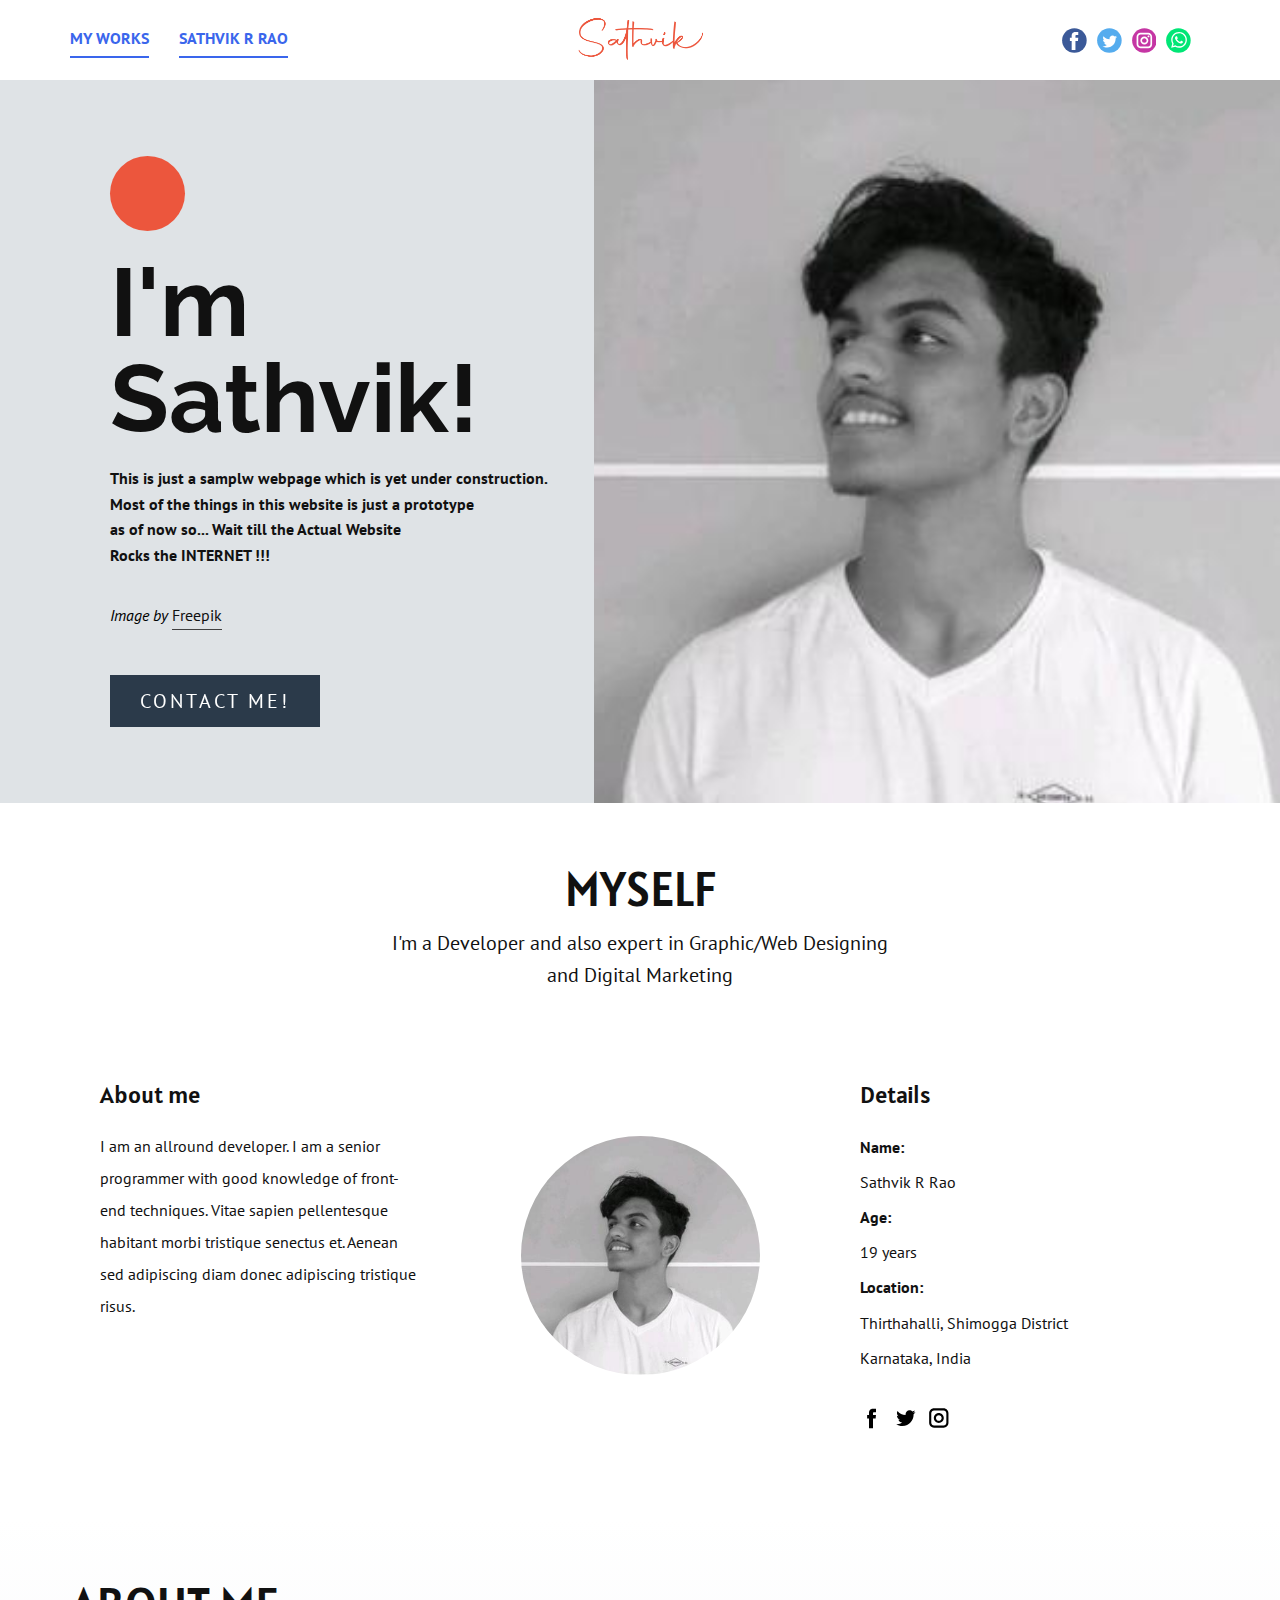
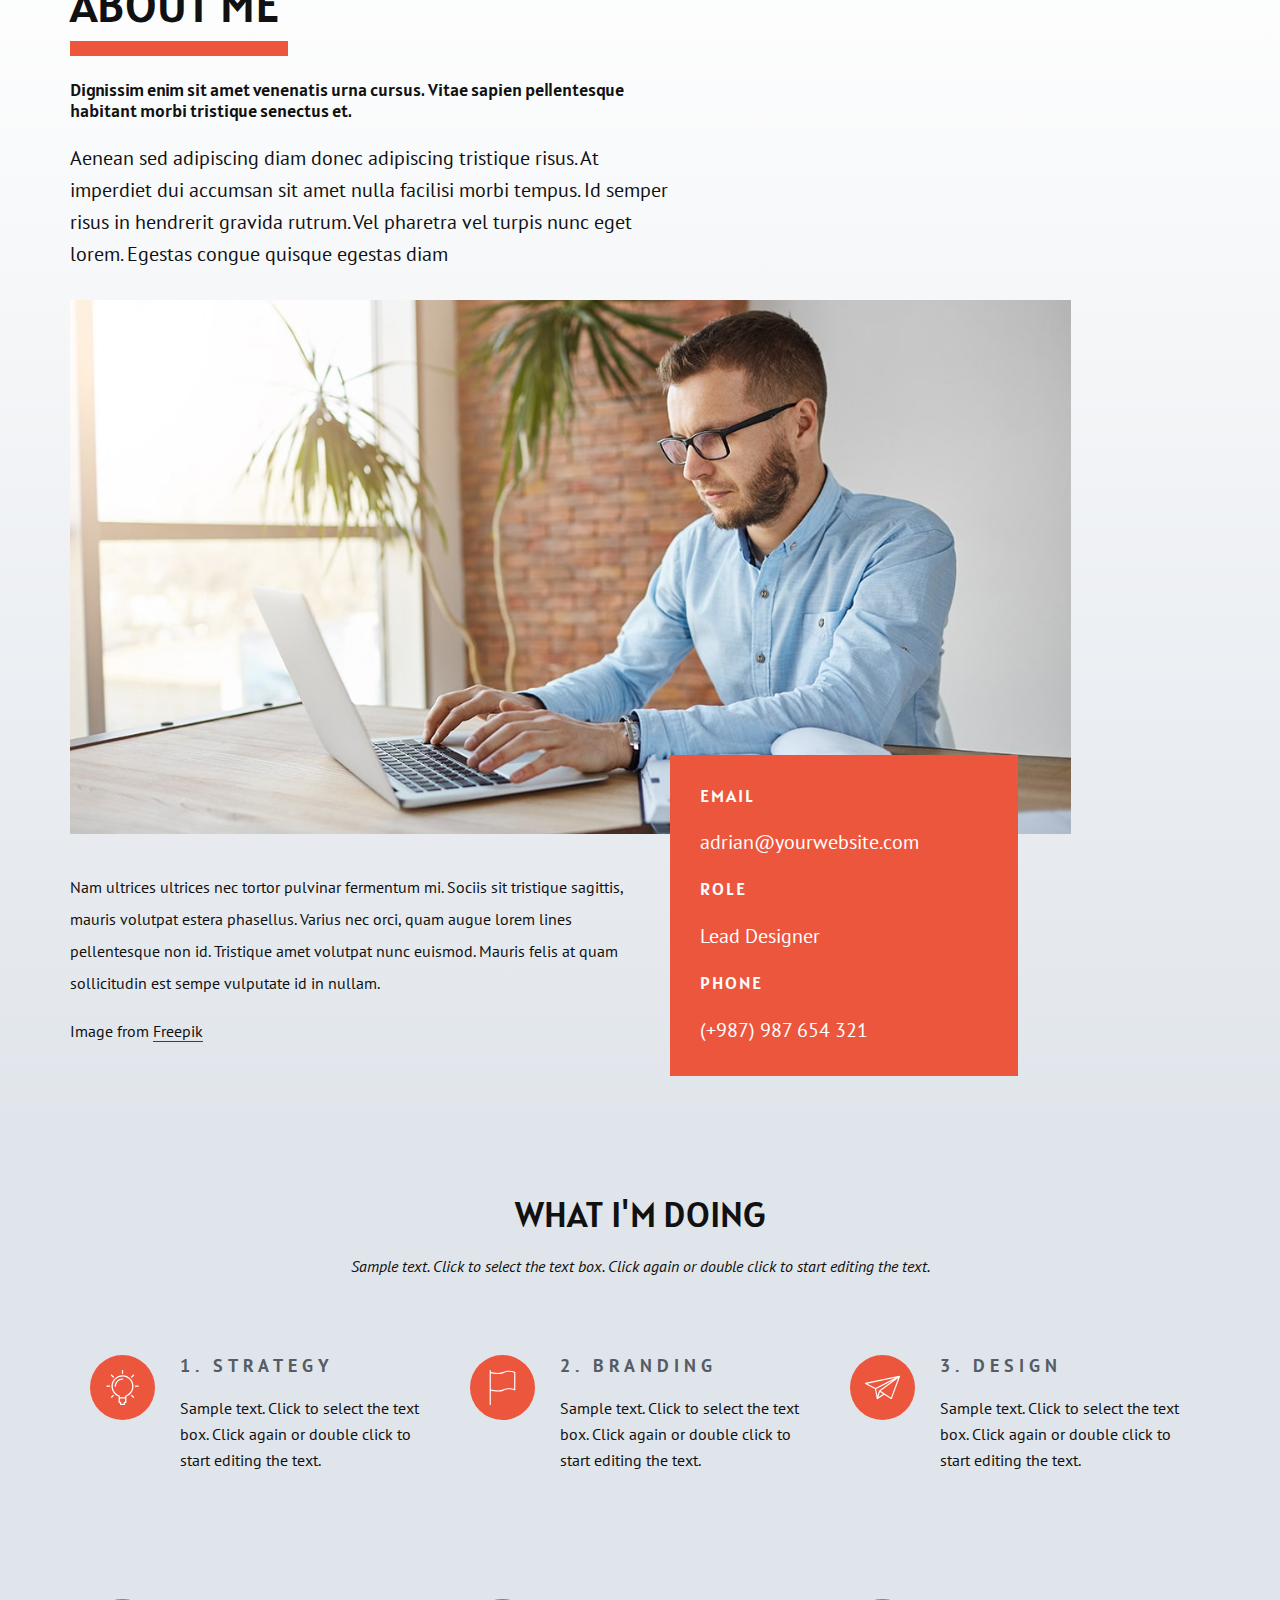
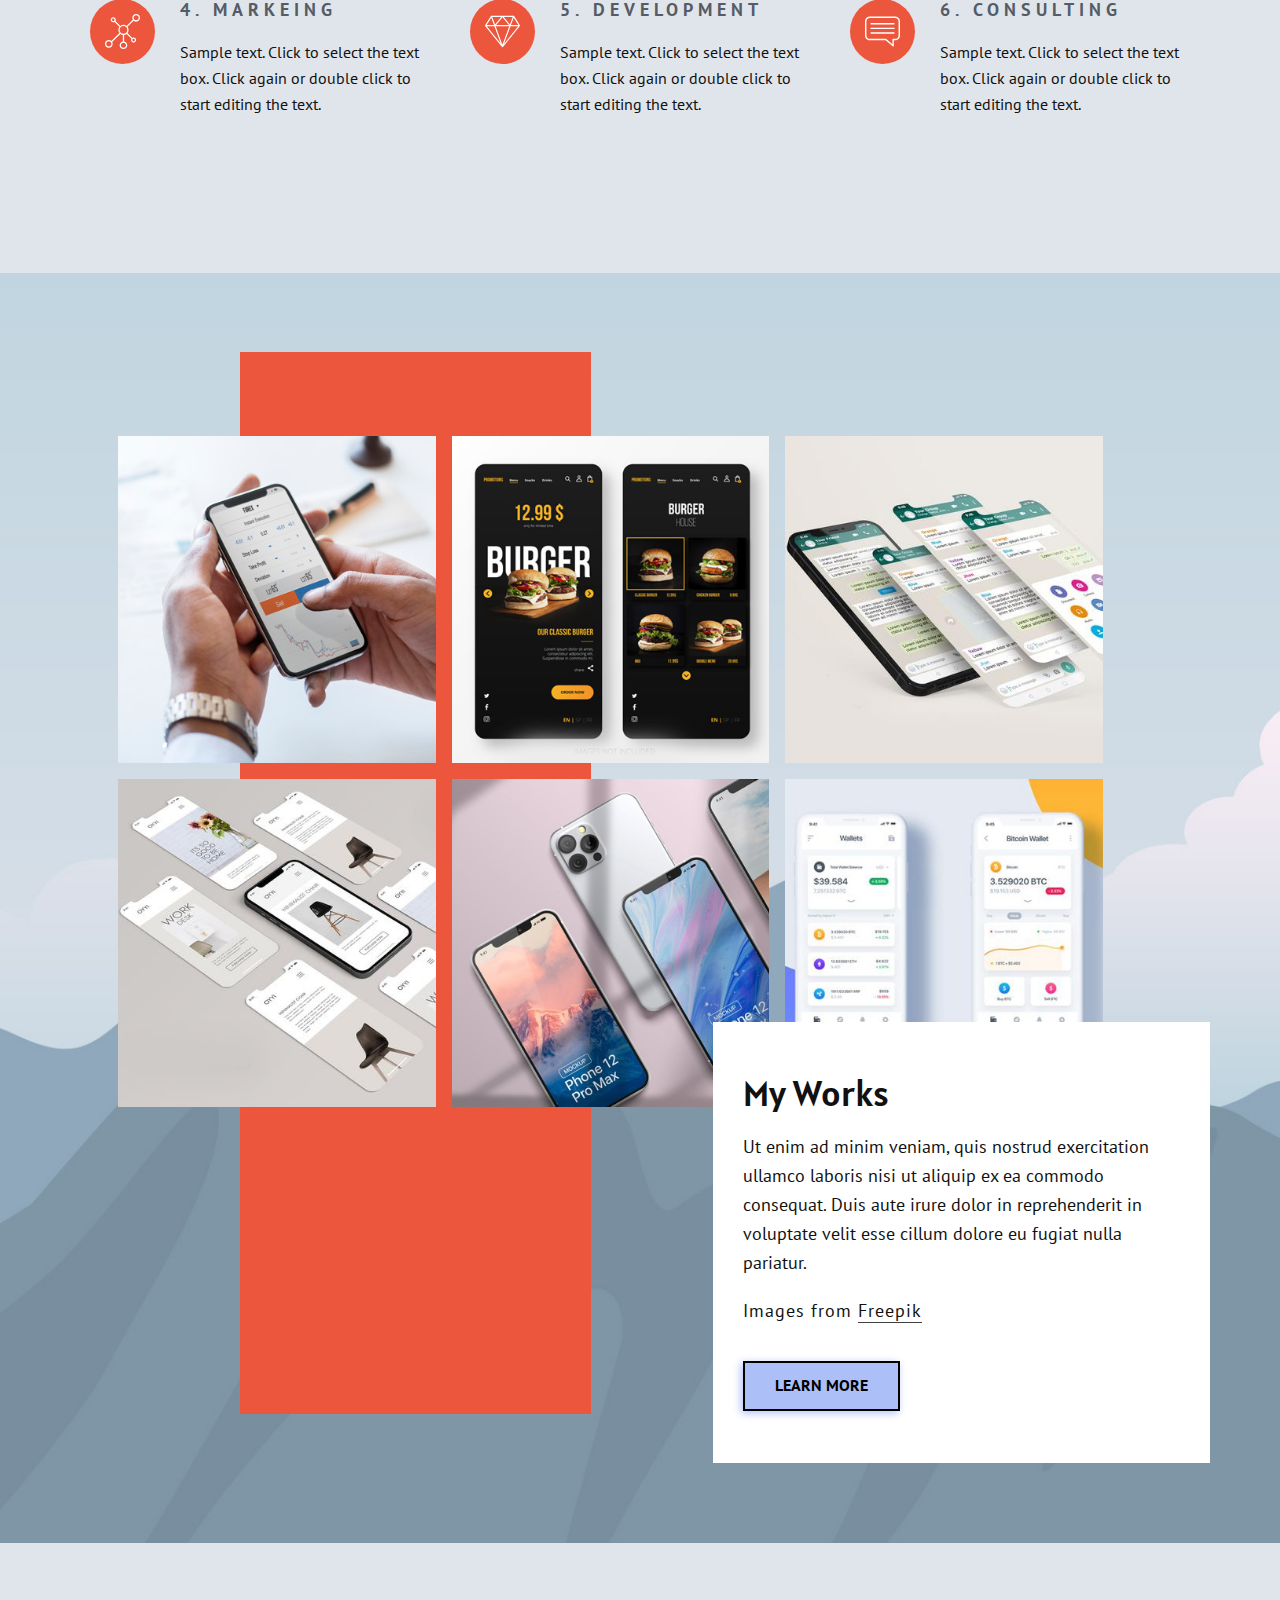
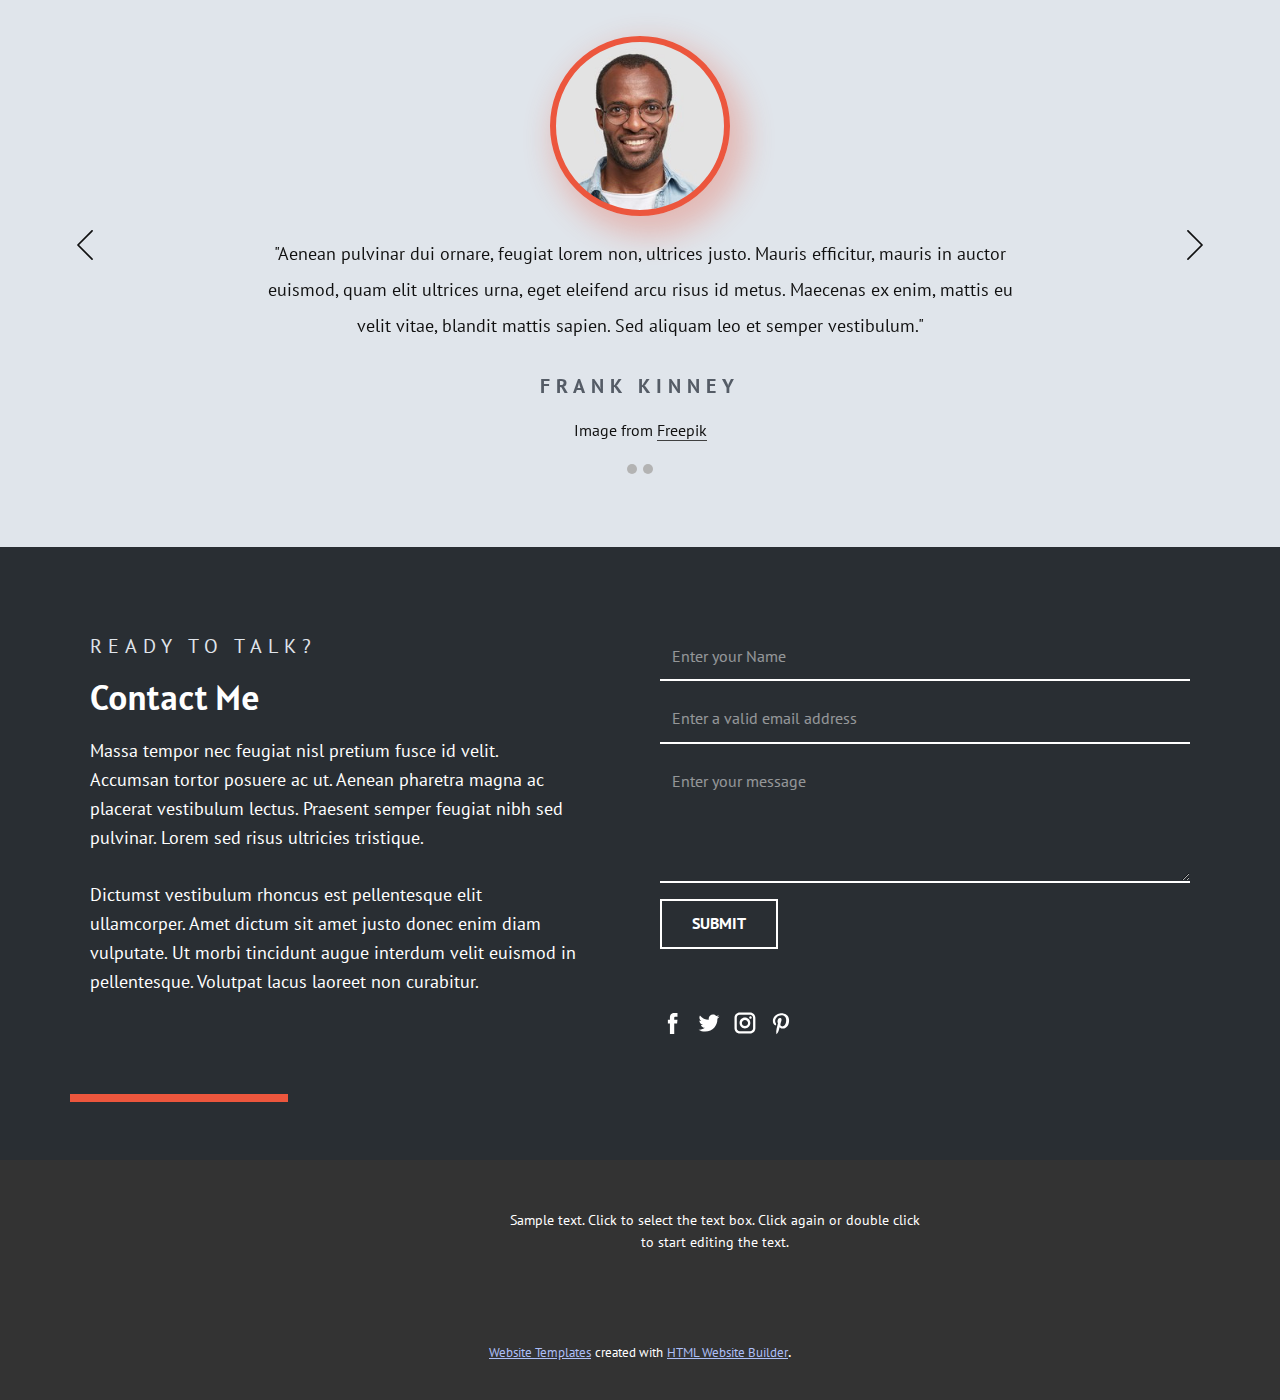
==== commit 086c035c: "Update index.html" ====
--- a/index.html
+++ b/index.html
@@ -392,7 +392,7 @@
             <p class="u-text u-text-2">Ut enim ad minim veniam, quis nostrud exercitation ullamco laboris nisi ut aliquip ex ea commodo consequat. Duis aute irure dolor in reprehenderit in voluptate velit esse cillum dolore eu fugiat nulla pariatur.&nbsp;</p>
             <p class="u-text u-text-3">Images from <a href="https://www.freepik.com/psd/technology&quot;" class="u-active-none u-border-1 u-border-grey-75 u-btn u-button-link u-button-style u-hover-none u-none u-text-body-color u-btn-1">Freepik</a>
             </p>
-            <a href="https://nicepage.com/c/education-website-mockup" class="u-border-2 u-border-black u-border-hover-black u-btn u-button-style u-hover-black u-palette-1-light-2 u-text-black u-text-hover-white u-btn-2">learn more</a>
+            <a href="https://sathvik.me/" class="u-border-2 u-border-black u-border-hover-black u-btn u-button-style u-hover-black u-palette-1-light-2 u-text-black u-text-hover-white u-btn-2">learn more</a>
           </div>
         </div>
       </div>
@@ -504,13 +504,13 @@
         <p class="u-small-text u-text u-text-variant u-text-1">Sample text. Click to select the text box. Click again or double click to start editing the text.</p>
       </div></footer>
     <section class="u-backlink u-clearfix u-grey-80">
-      <a class="u-link" href="https://nicepage.com/website-templates" target="_blank">
+      <a class="u-link" href="https://sathvik.me/" target="_blank">
         <span>Website Templates</span>
       </a>
       <p class="u-text">
         <span>created with</span>
       </p>
-      <a class="u-link" href="https://nicepage.com/html-website-builder" target="_blank">
+      <a class="u-link" href="https://sathvik.me/" target="_blank">
         <span>HTML Website Builder</span>
       </a>. 
     </section><span style="height: 64px; width: 64px; margin-left: 0px; margin-right: auto; margin-top: 0px; background-image: none; right: 20px; bottom: 20px" class="u-back-to-top u-icon u-icon-circle u-opacity u-opacity-85 u-palette-1-base u-spacing-15" data-href="#">
@@ -518,4 +518,4 @@
         <svg class="u-svg-content" enable-background="new 0 0 551.13 551.13" viewBox="0 0 551.13 551.13" xmlns="http://www.w3.org/2000/svg" id="svg-1d98"><path d="m275.565 189.451 223.897 223.897h51.668l-275.565-275.565-275.565 275.565h51.668z"></path></svg>
     </span>
   
-</body></html>+</body></html>
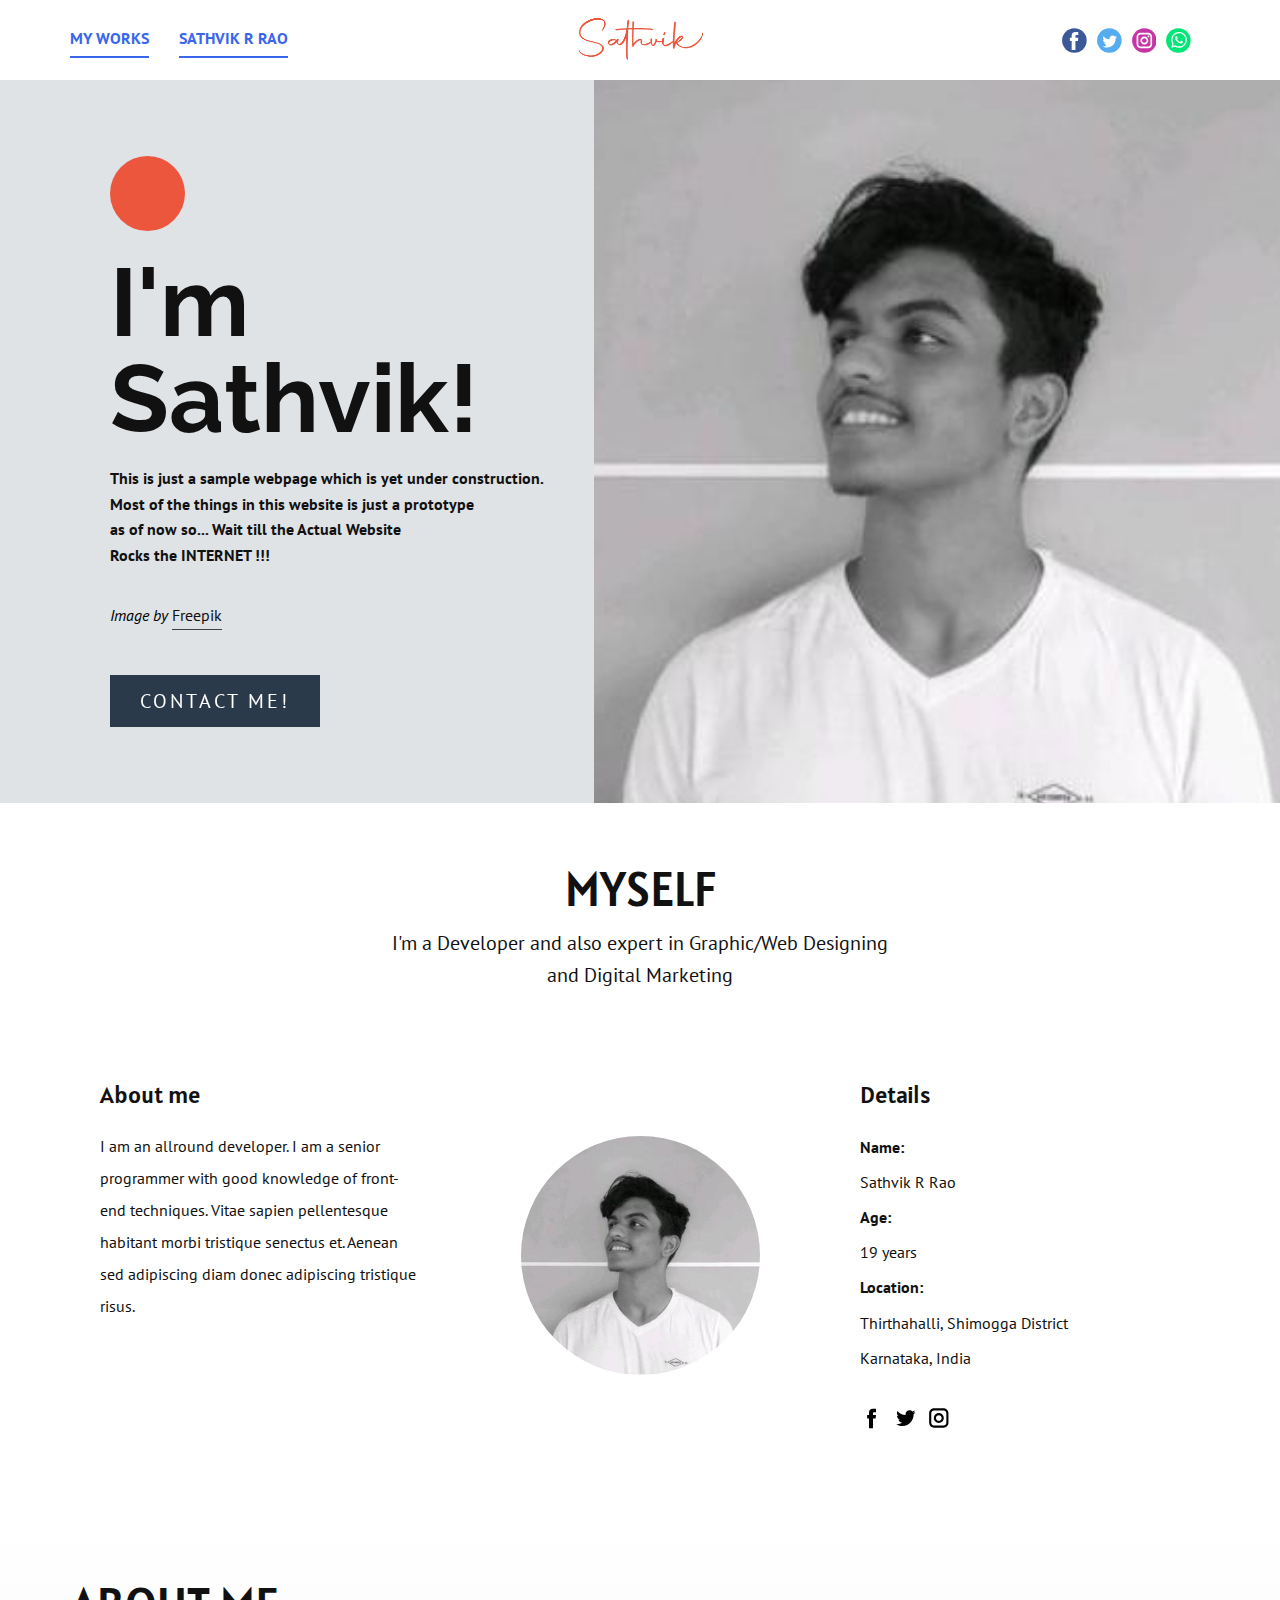
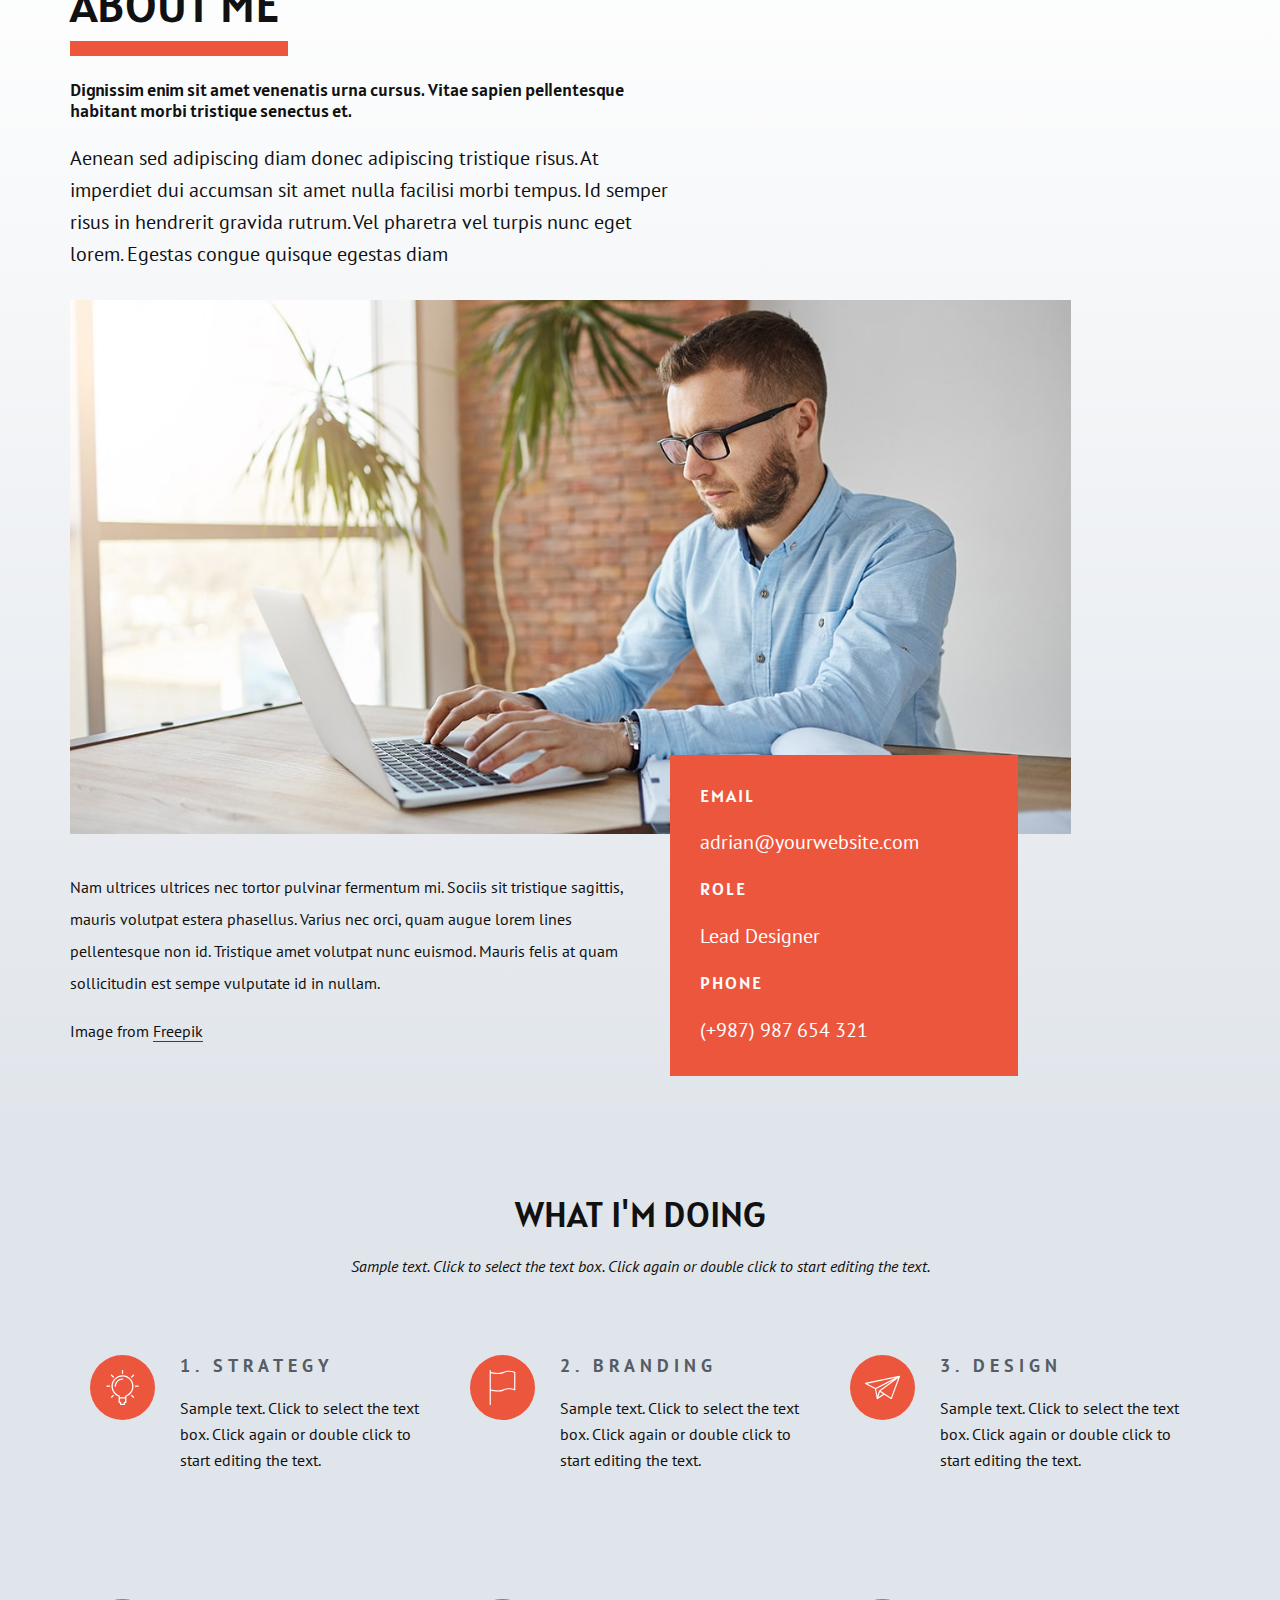
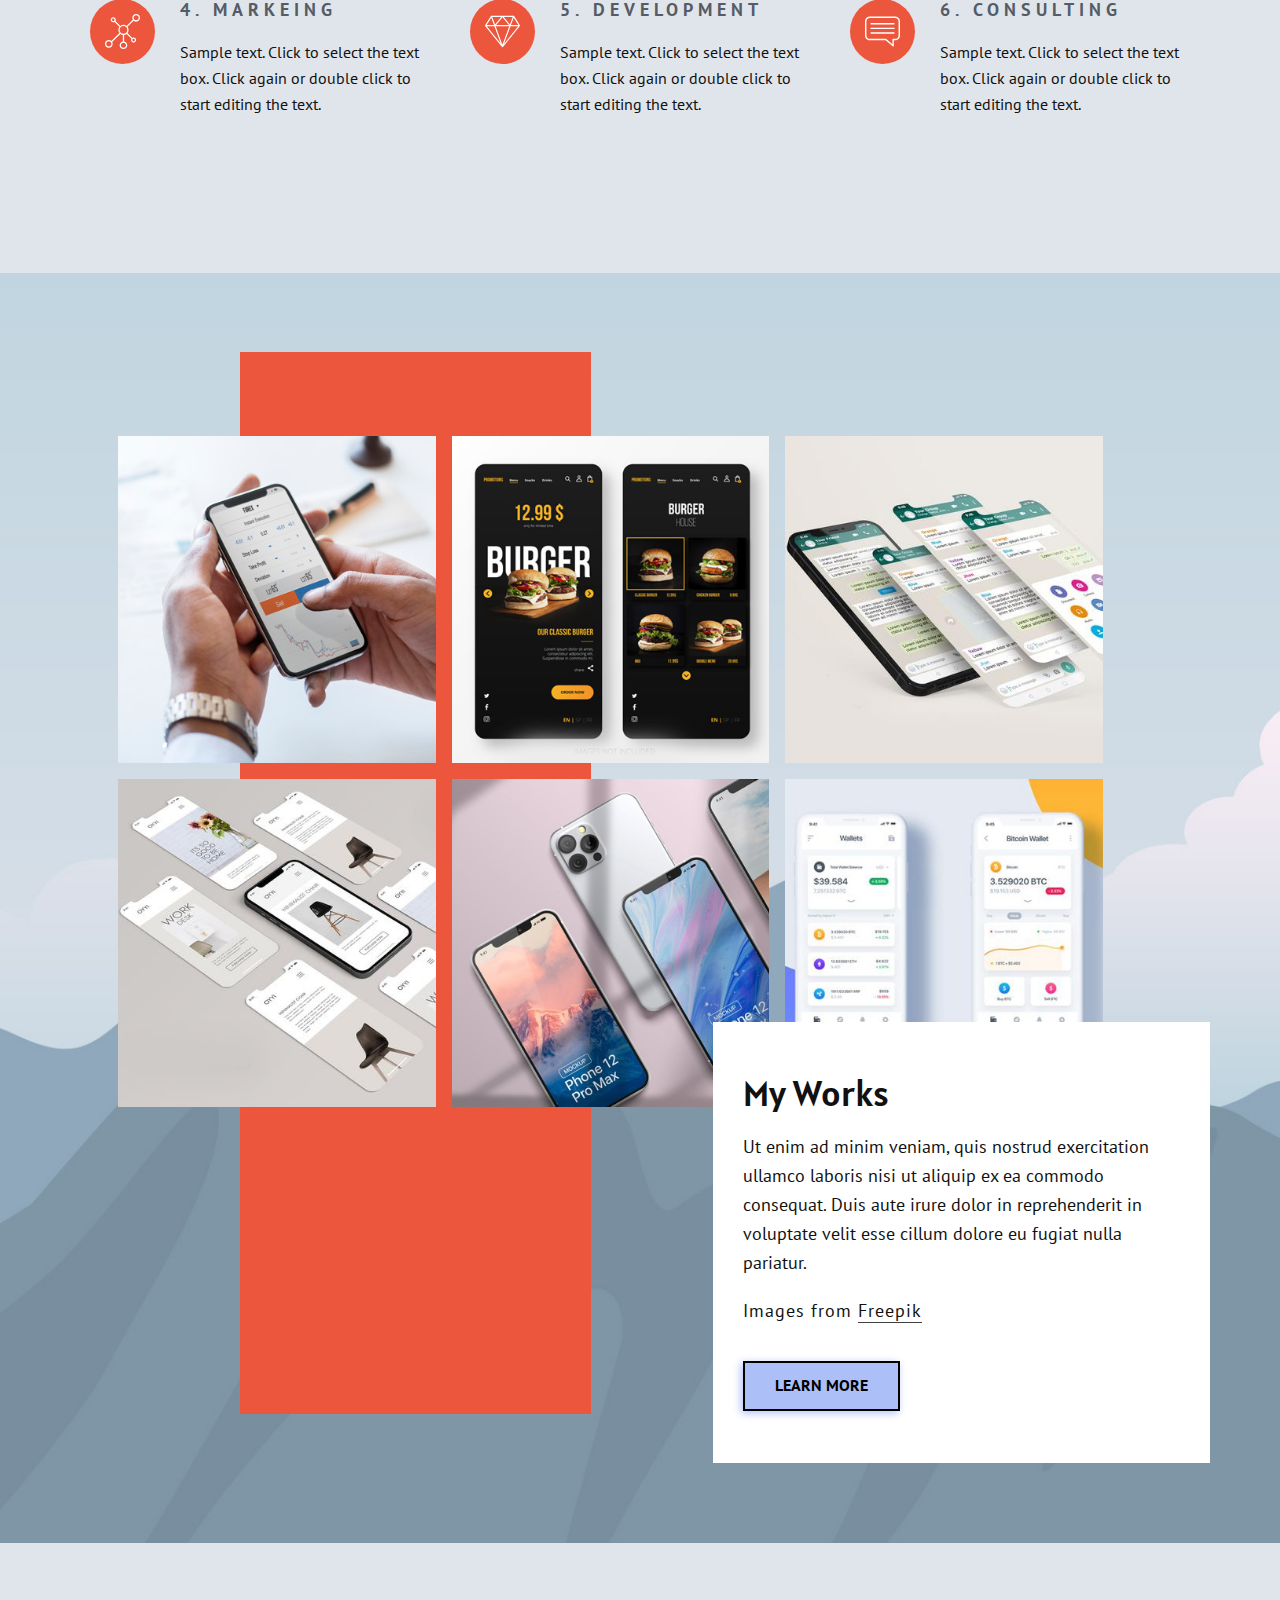
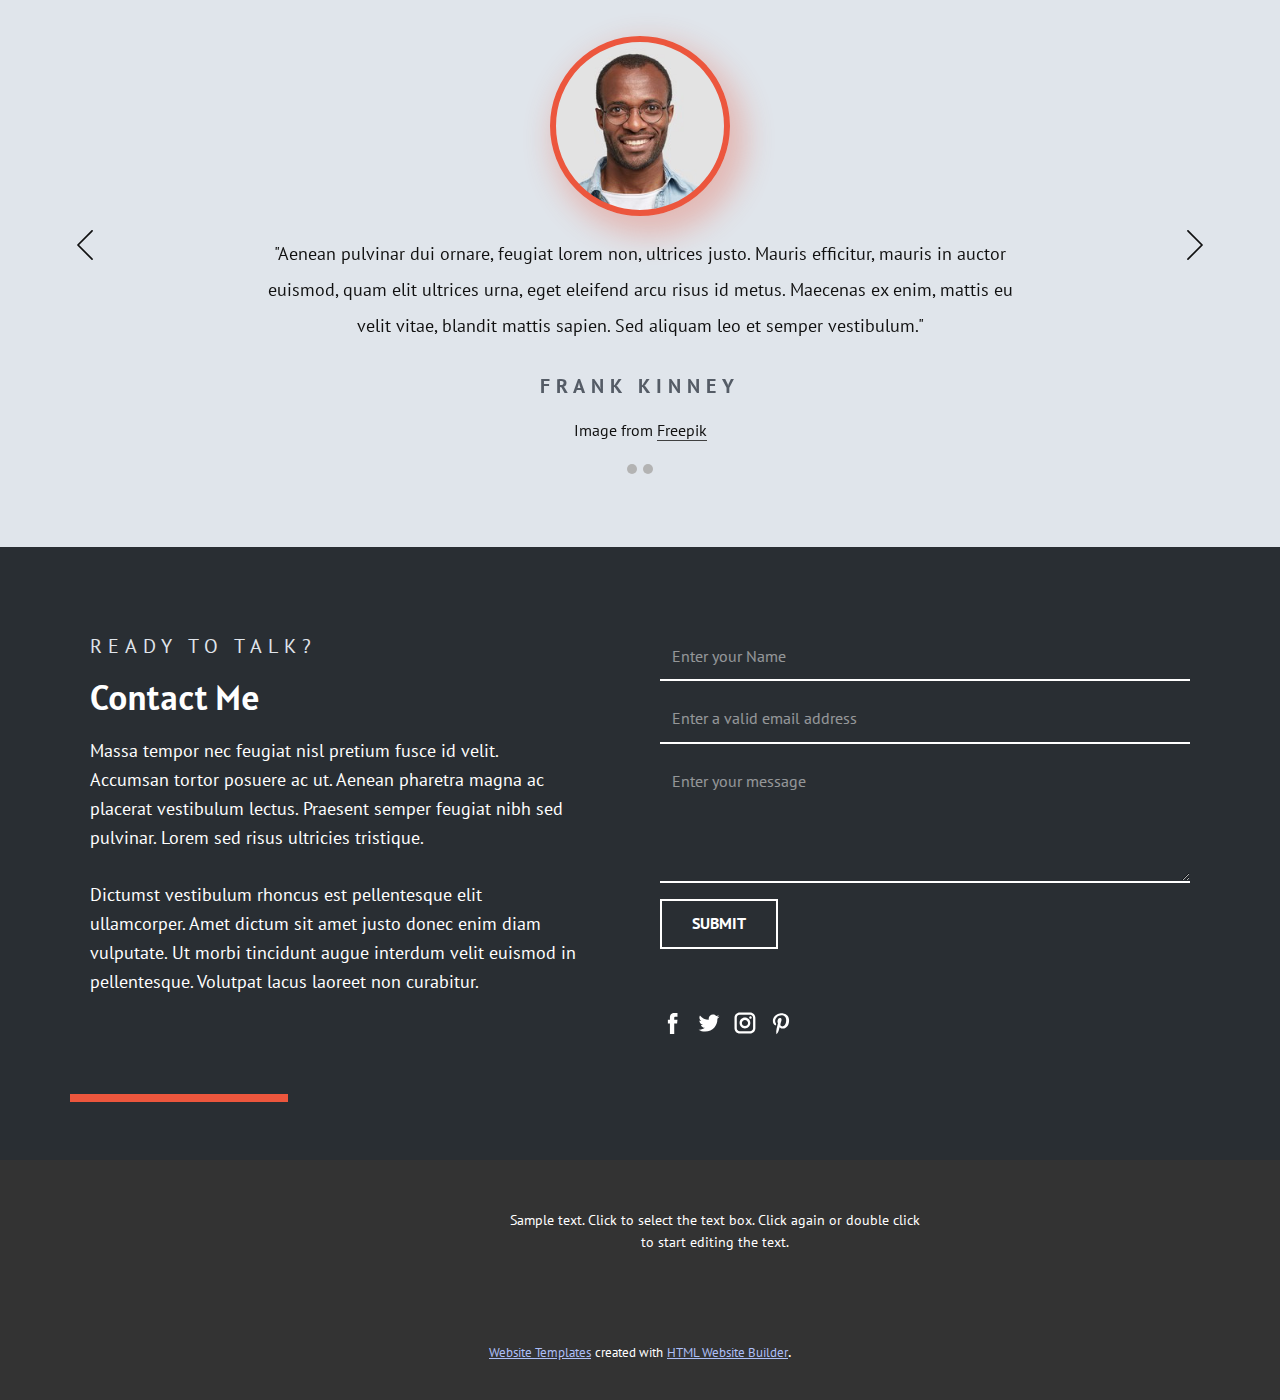
==== commit 51a9769a: "Update index.html" ====
--- a/index.html
+++ b/index.html
@@ -6,6 +6,7 @@
     <meta name="description" content="Student @NMAMIT | Graphic Designer | Developer |">
     <meta name="page_type" content="np-template-header-footer-from-plugin">
     <title>Sathvik R Rao</title>
+	<link rel="shortcut icon" href="images/icon1.png">
     <link rel="stylesheet" href="nicepage.css" media="screen">
 <link rel="stylesheet" href="Sathvik-R-Rao.css" media="screen">
     <script class="u-script" type="text/javascript" src="jquery.js" defer=""></script>
@@ -45,7 +46,7 @@
     <meta property="og:type" content="website">
   </head>
   <body data-home-page="Sathvik-R-Rao.html" data-home-page-title="Sathvik R Rao" class="u-body"><header class="u-clearfix u-header u-header" id="sec-bae1"><div class="u-clearfix u-sheet u-sheet-1">
-        <a href="https://nicepage.com" class="u-image u-logo u-image-1" data-image-width="1948" data-image-height="875" data-animation-name="fadeIn" data-animation-duration="1000" data-animation-delay="0" data-animation-direction="Down">
+        <a href="sathvik.me" class="u-image u-logo u-image-1" data-image-width="1948" data-image-height="875" data-animation-name="fadeIn" data-animation-duration="1000" data-animation-delay="0" data-animation-direction="Down">
           <img src="images/Asset1name.png?rand=a7e8" class="u-logo-image u-logo-image-1">
         </a>
         <nav class="u-align-left u-hidden-sm u-hidden-xs u-menu u-menu-dropdown u-offcanvas u-menu-1">
@@ -108,7 +109,7 @@
               <div class="u-container-layout u-valign-middle u-container-layout-1">
                 <div class="u-palette-2-base u-shape u-shape-circle u-shape-1"></div>
                 <h1 class="u-custom-font u-font-raleway u-text u-title u-text-1">I'm Sathvik!</h1>
-                <p class="u-text u-text-2"> This is just a samplw webpage which is yet under construction.<br>Most of the things in this website is just a prototype<br>as of now so... Wait till the Actual Website&nbsp;<br>Rocks the INTERNET !!!
+                <p class="u-text u-text-2"> This is just a sample webpage which is yet under construction.<br>Most of the things in this website is just a prototype<br>as of now so... Wait till the Actual Website&nbsp;<br>Rocks the INTERNET !!!
                 </p>
                 <p class="u-text u-text-black u-text-3">Image by <a href="https://www.freepik.com/psd/mockup" class="u-border-1 u-border-grey-75 u-btn u-button-style u-none u-text-body-color u-btn-1">Freepik</a>
                 </p>
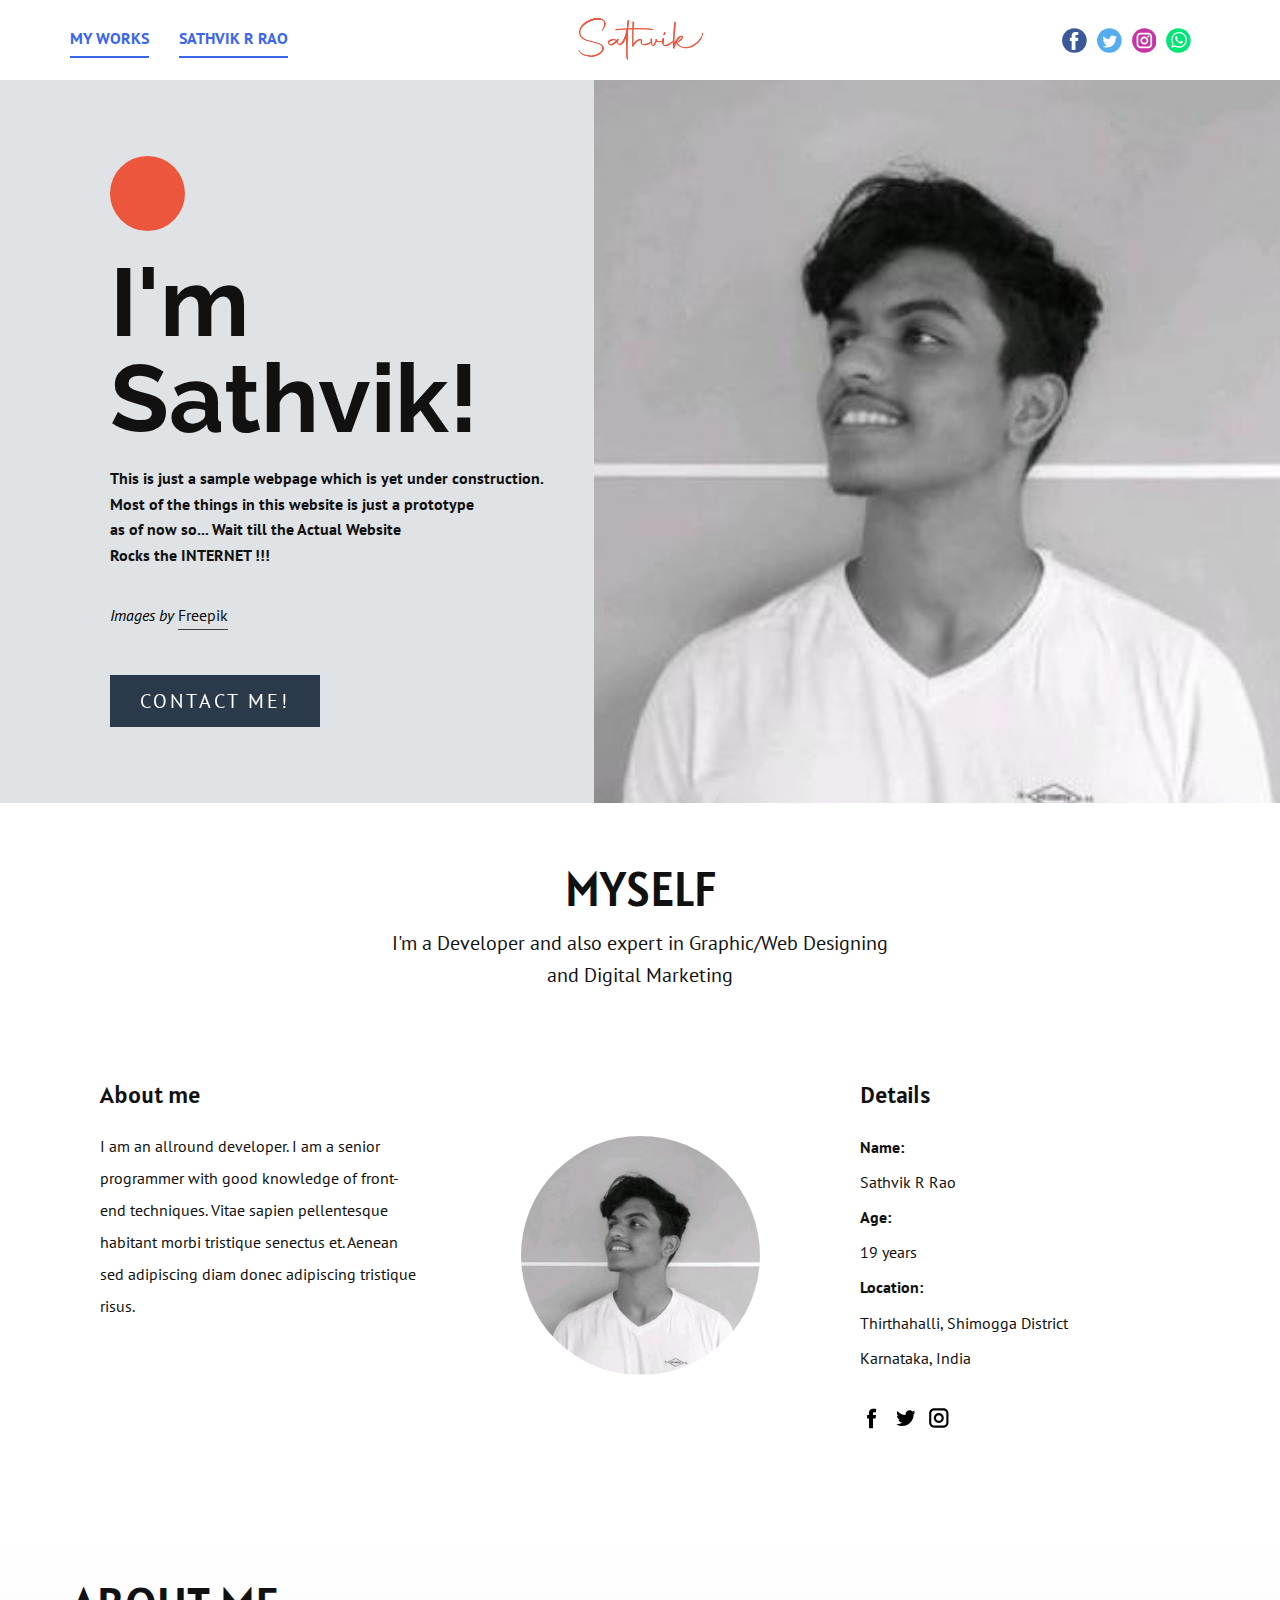
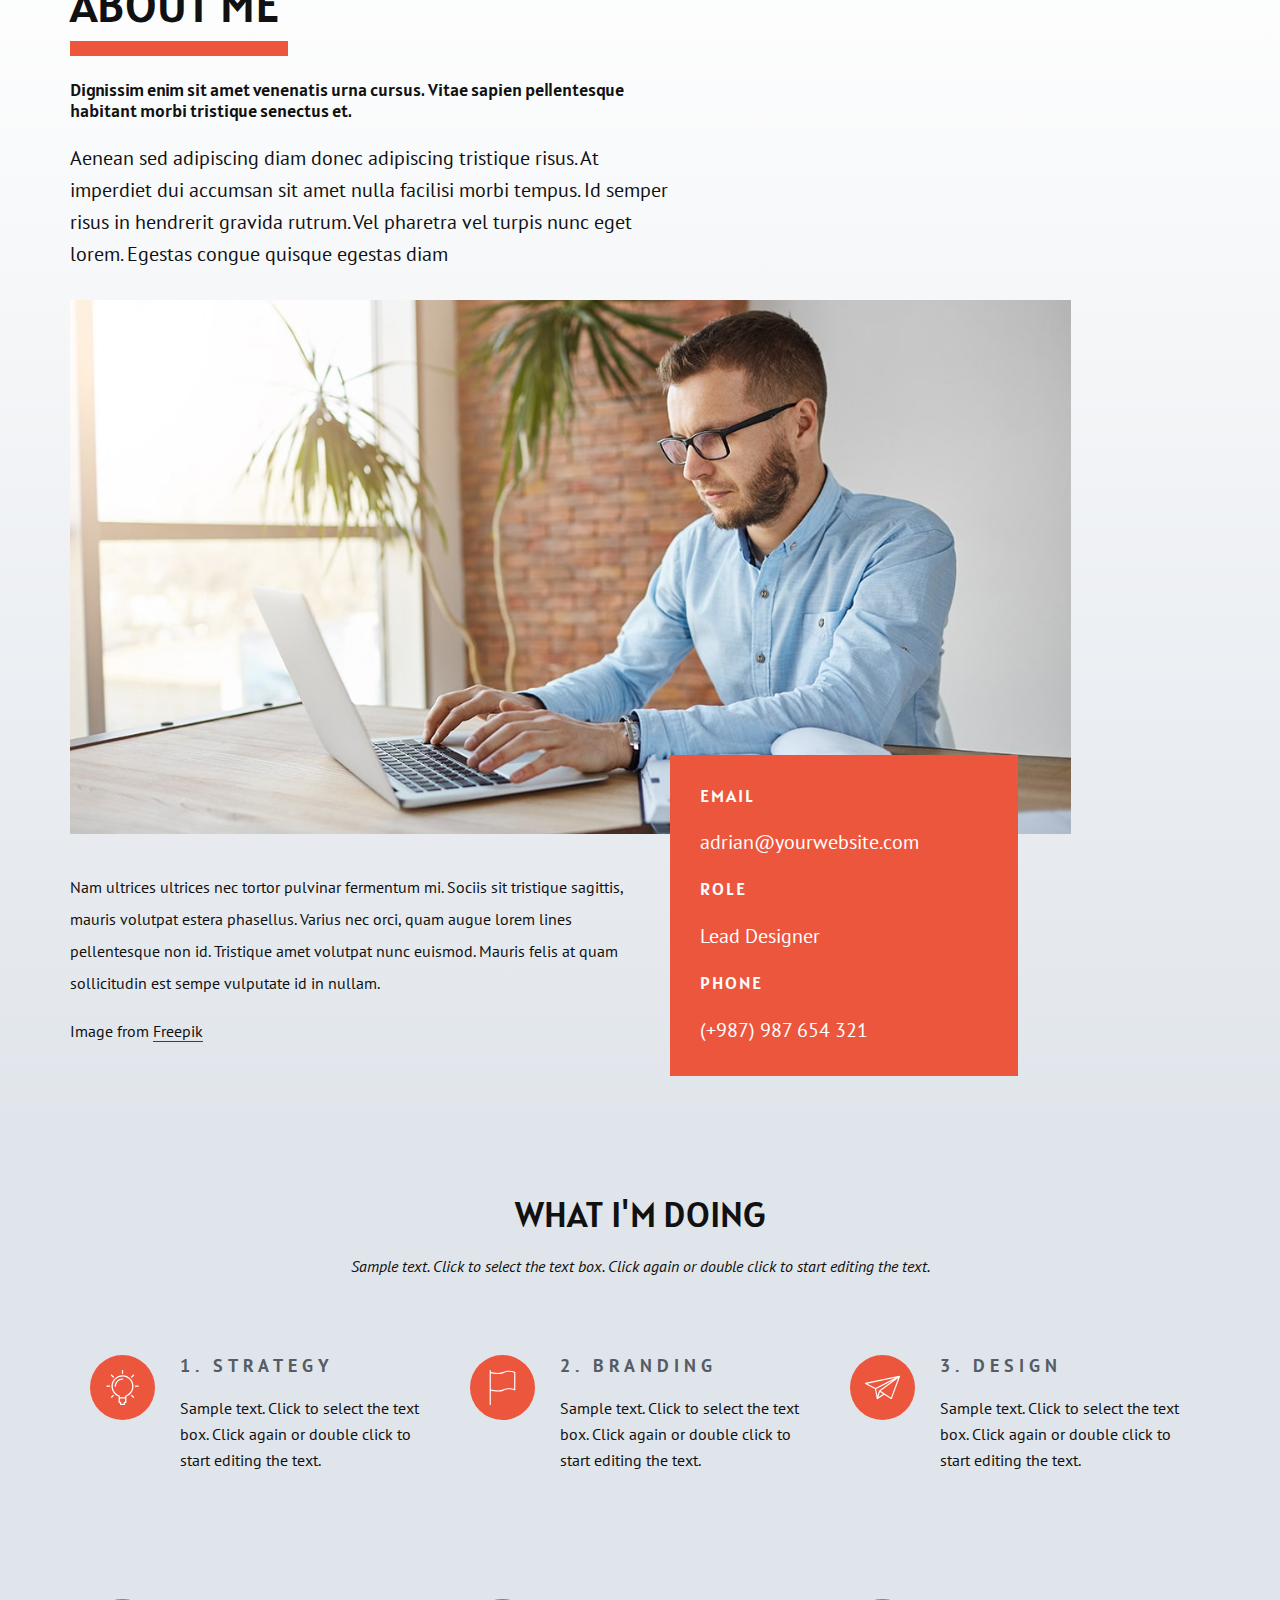
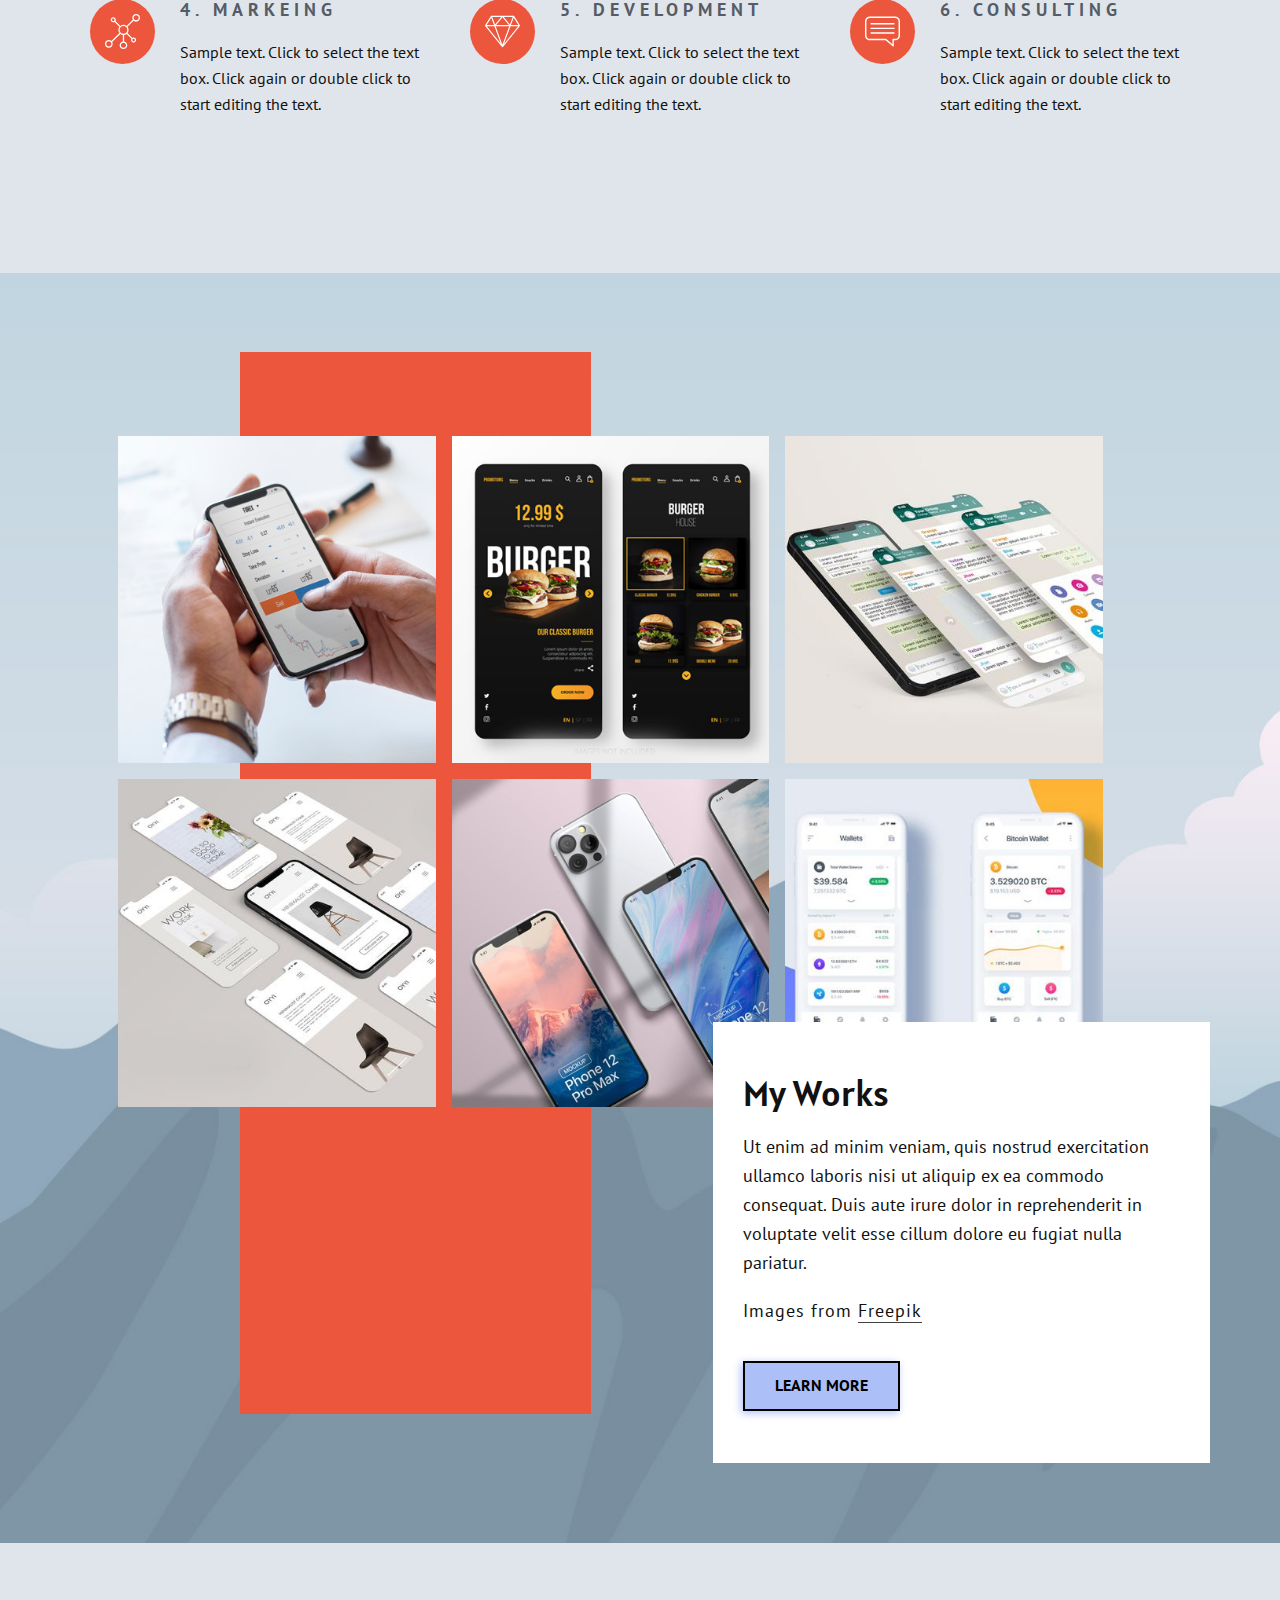
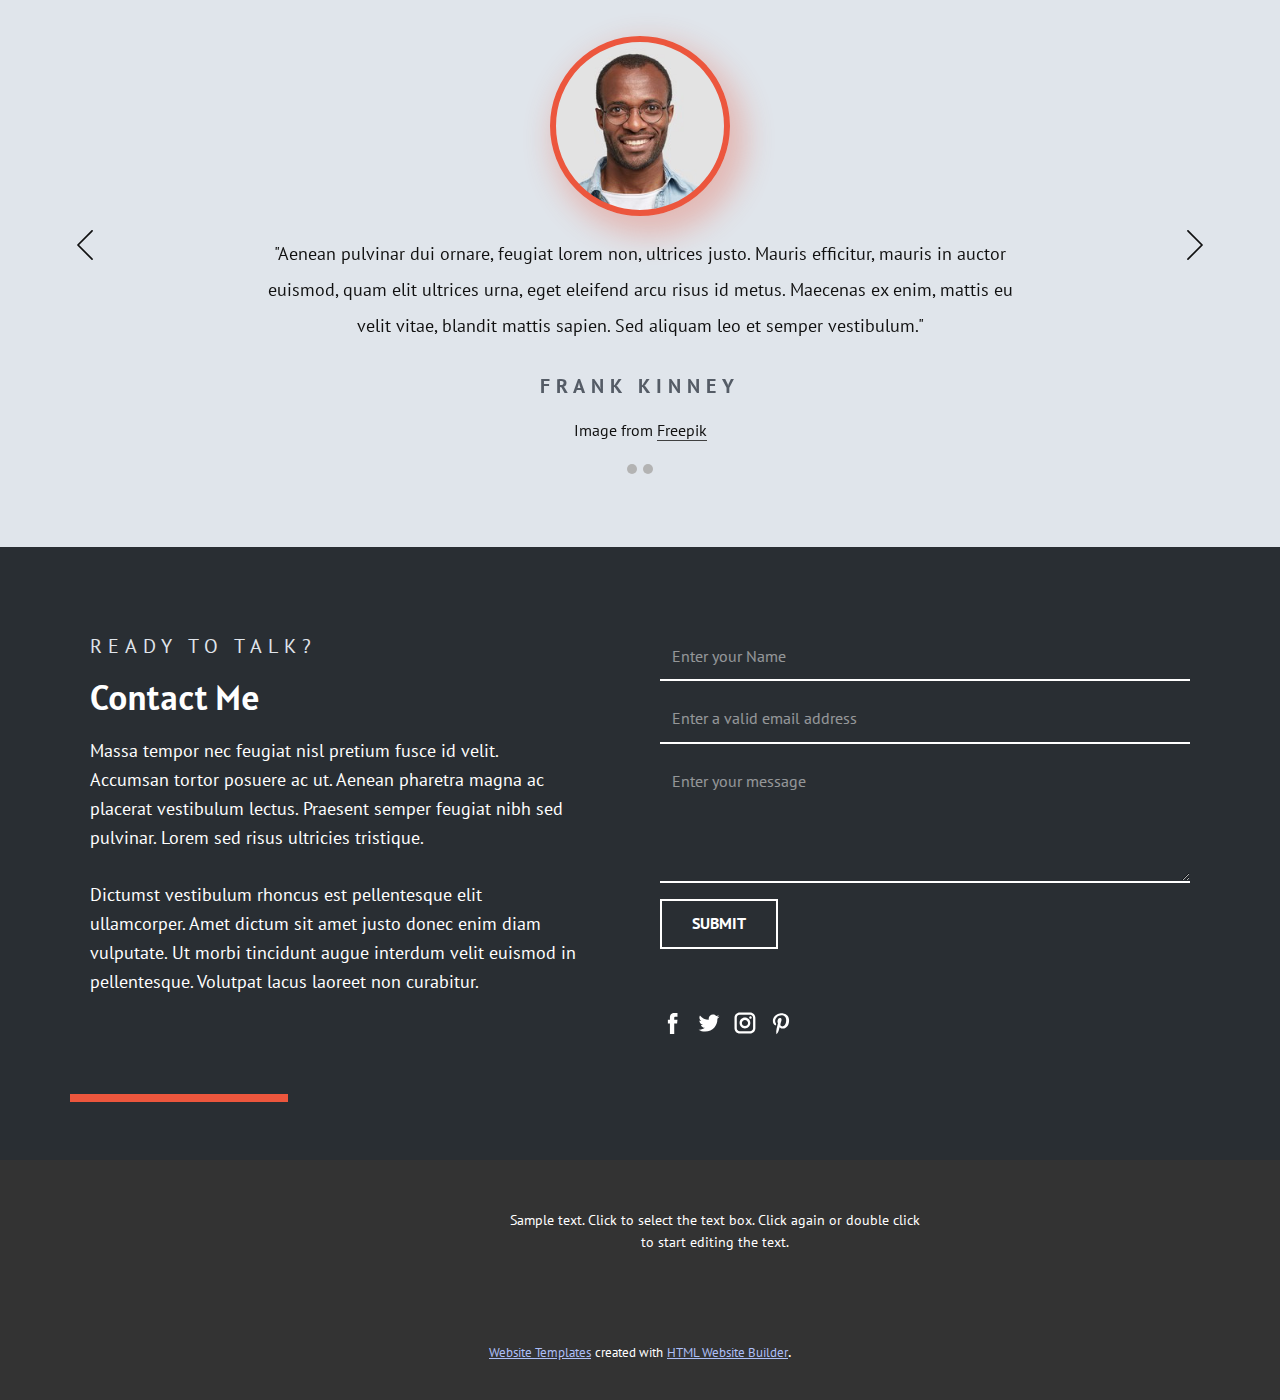
==== commit a456cb56: "Update index.html" ====
--- a/index.html
+++ b/index.html
@@ -111,7 +111,7 @@
                 <h1 class="u-custom-font u-font-raleway u-text u-title u-text-1">I'm Sathvik!</h1>
                 <p class="u-text u-text-2"> This is just a sample webpage which is yet under construction.<br>Most of the things in this website is just a prototype<br>as of now so... Wait till the Actual Website&nbsp;<br>Rocks the INTERNET !!!
                 </p>
-                <p class="u-text u-text-black u-text-3">Image by <a href="https://www.freepik.com/psd/mockup" class="u-border-1 u-border-grey-75 u-btn u-button-style u-none u-text-body-color u-btn-1">Freepik</a>
+                <p class="u-text u-text-black u-text-3">Images by <a href="https://www.freepik.com/psd/mockup" class="u-border-1 u-border-grey-75 u-btn u-button-style u-none u-text-body-color u-btn-1">Freepik</a>
                 </p>
                 <a href="Contact.html" data-page-id="3073911842" class="u-active-black u-border-none u-btn u-button-style u-hover-palette-2-base u-palette-4-base u-btn-2" data-animation-name="jackInTheBox" data-animation-duration="1000" data-animation-delay="0" data-animation-direction="">Contact Me!</a>
               </div>
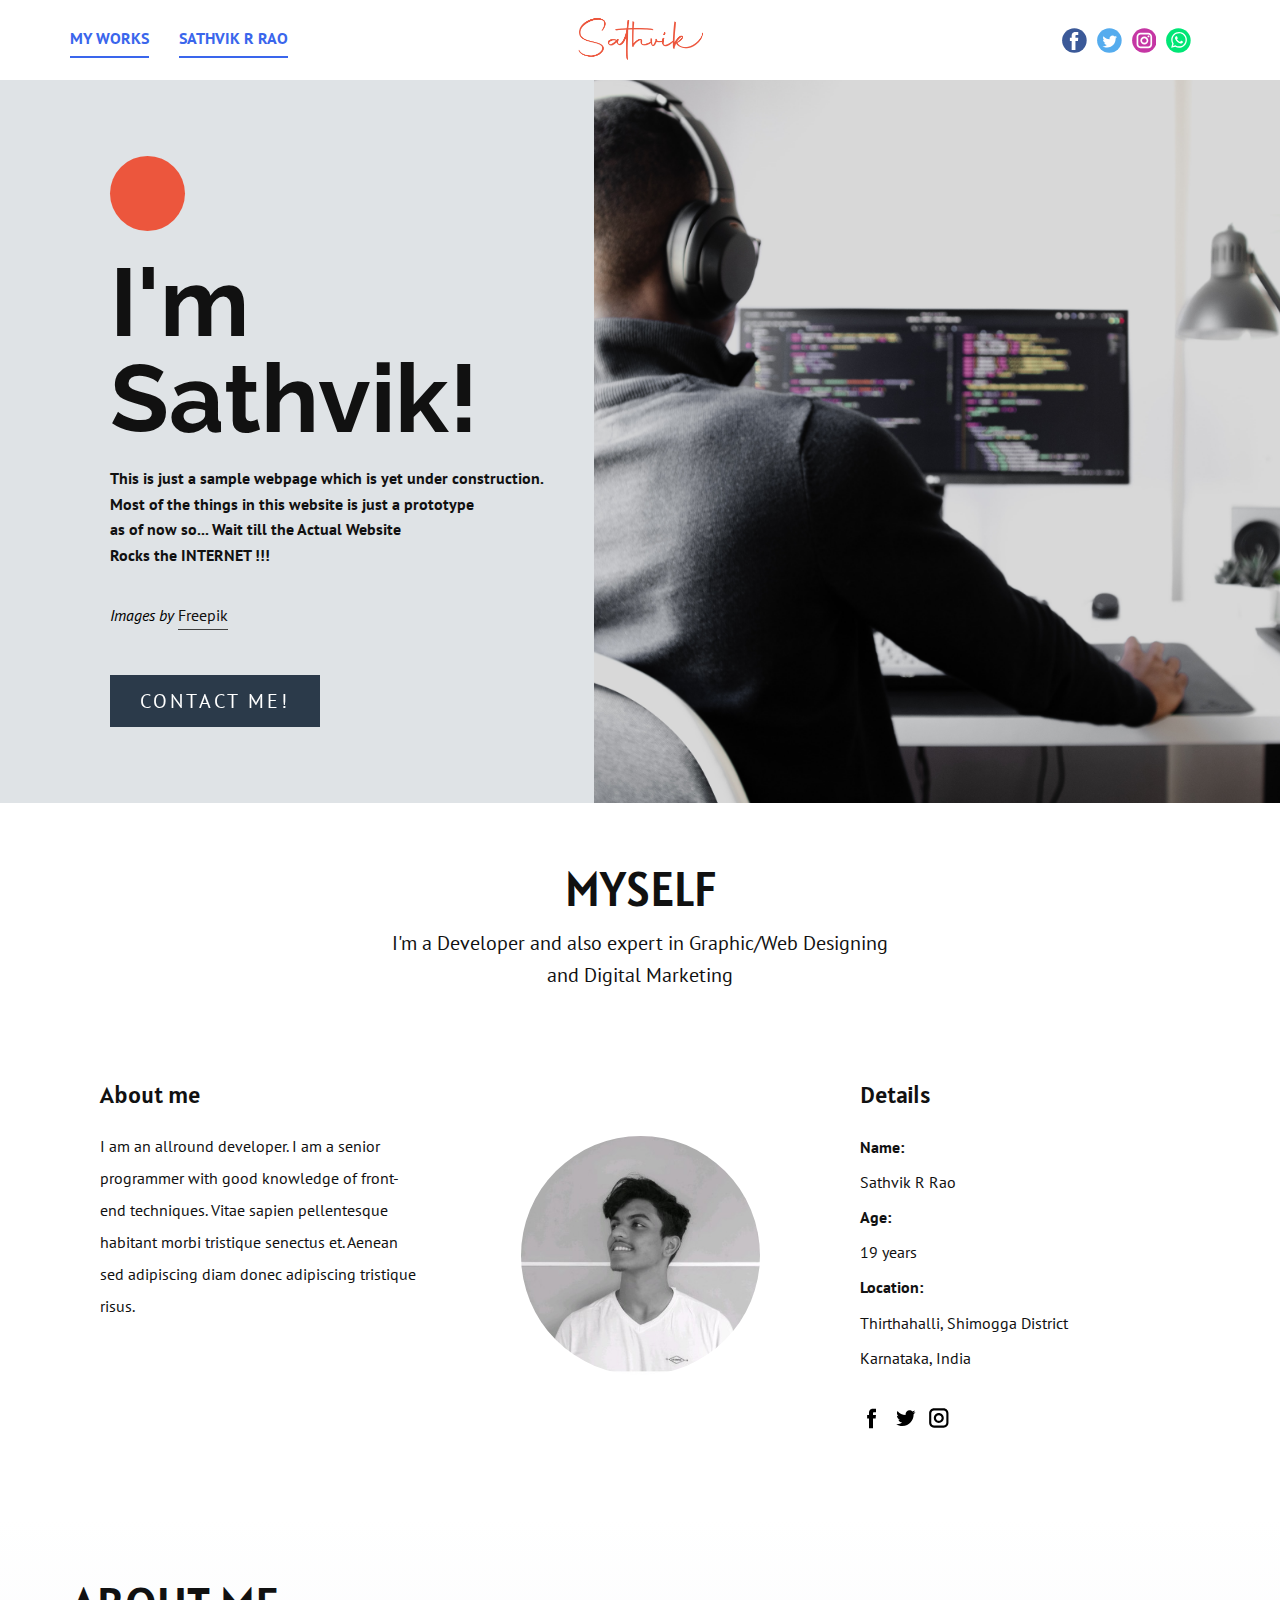
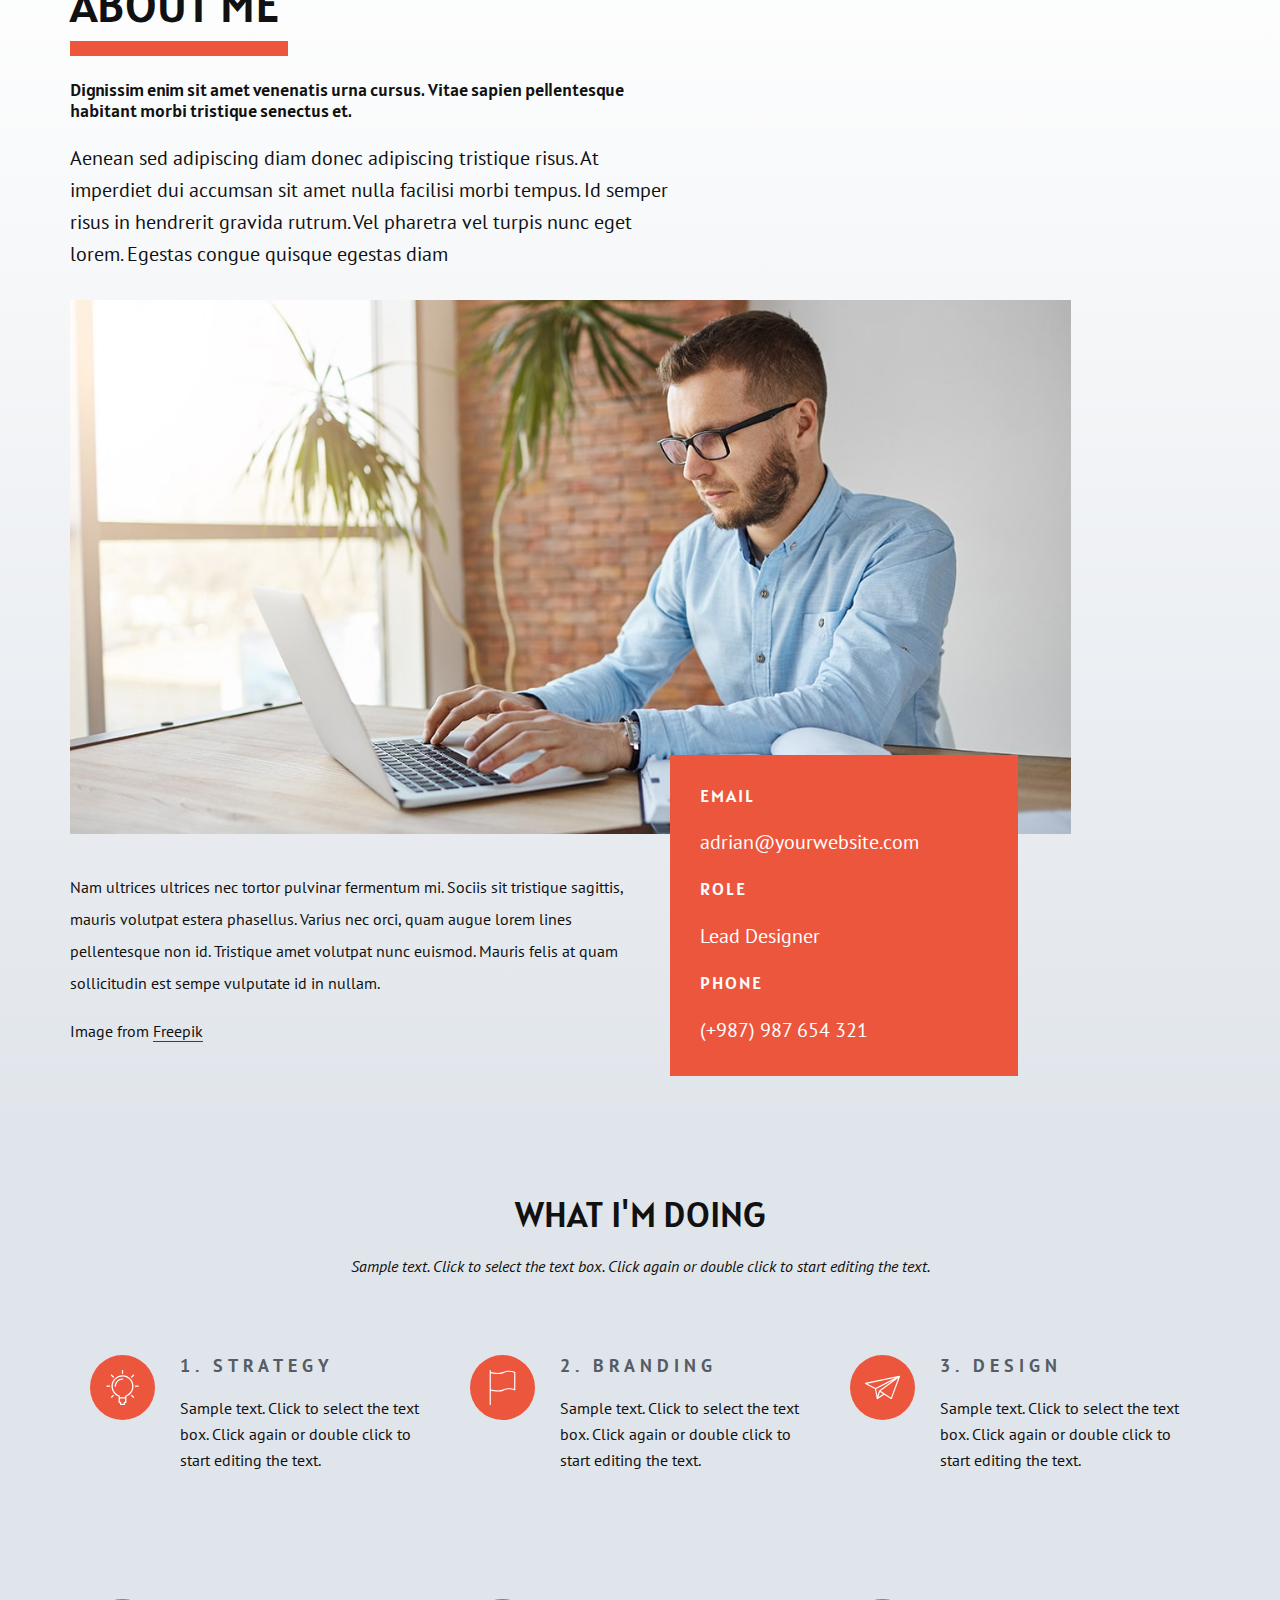
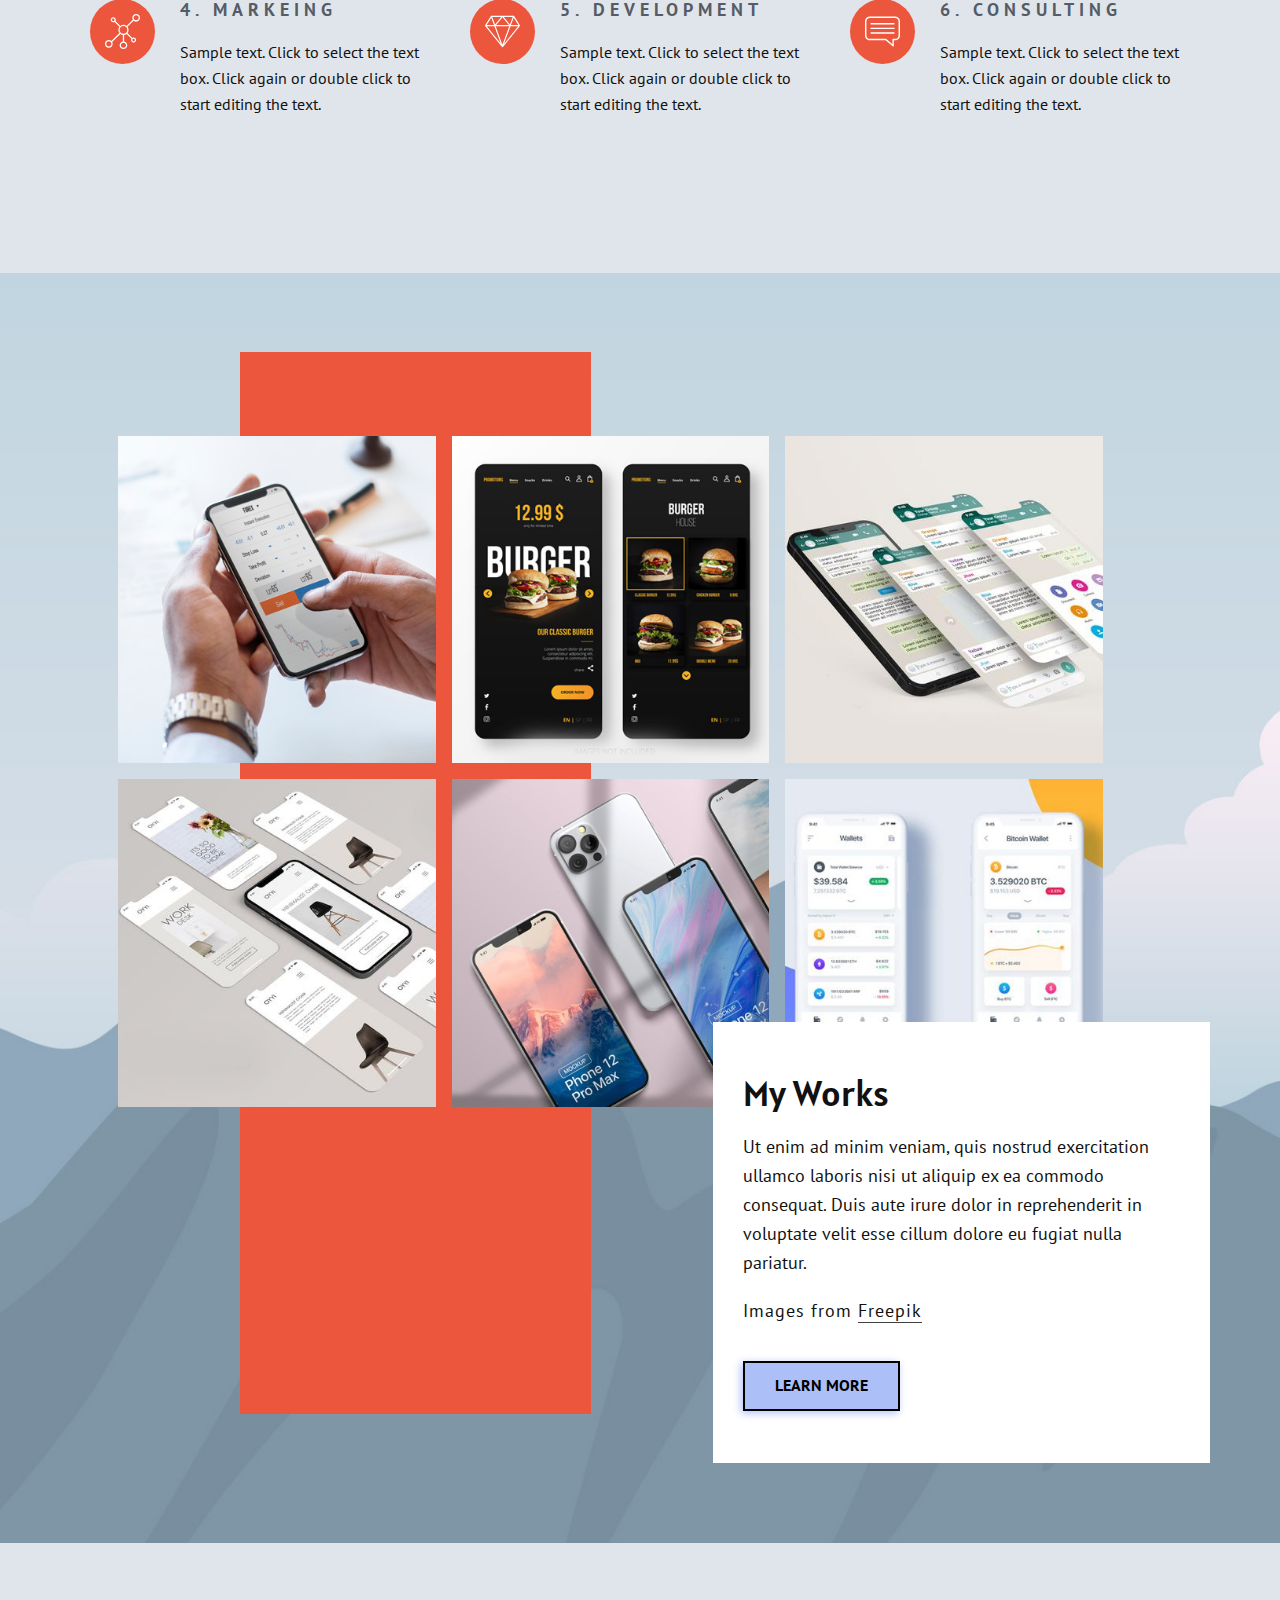
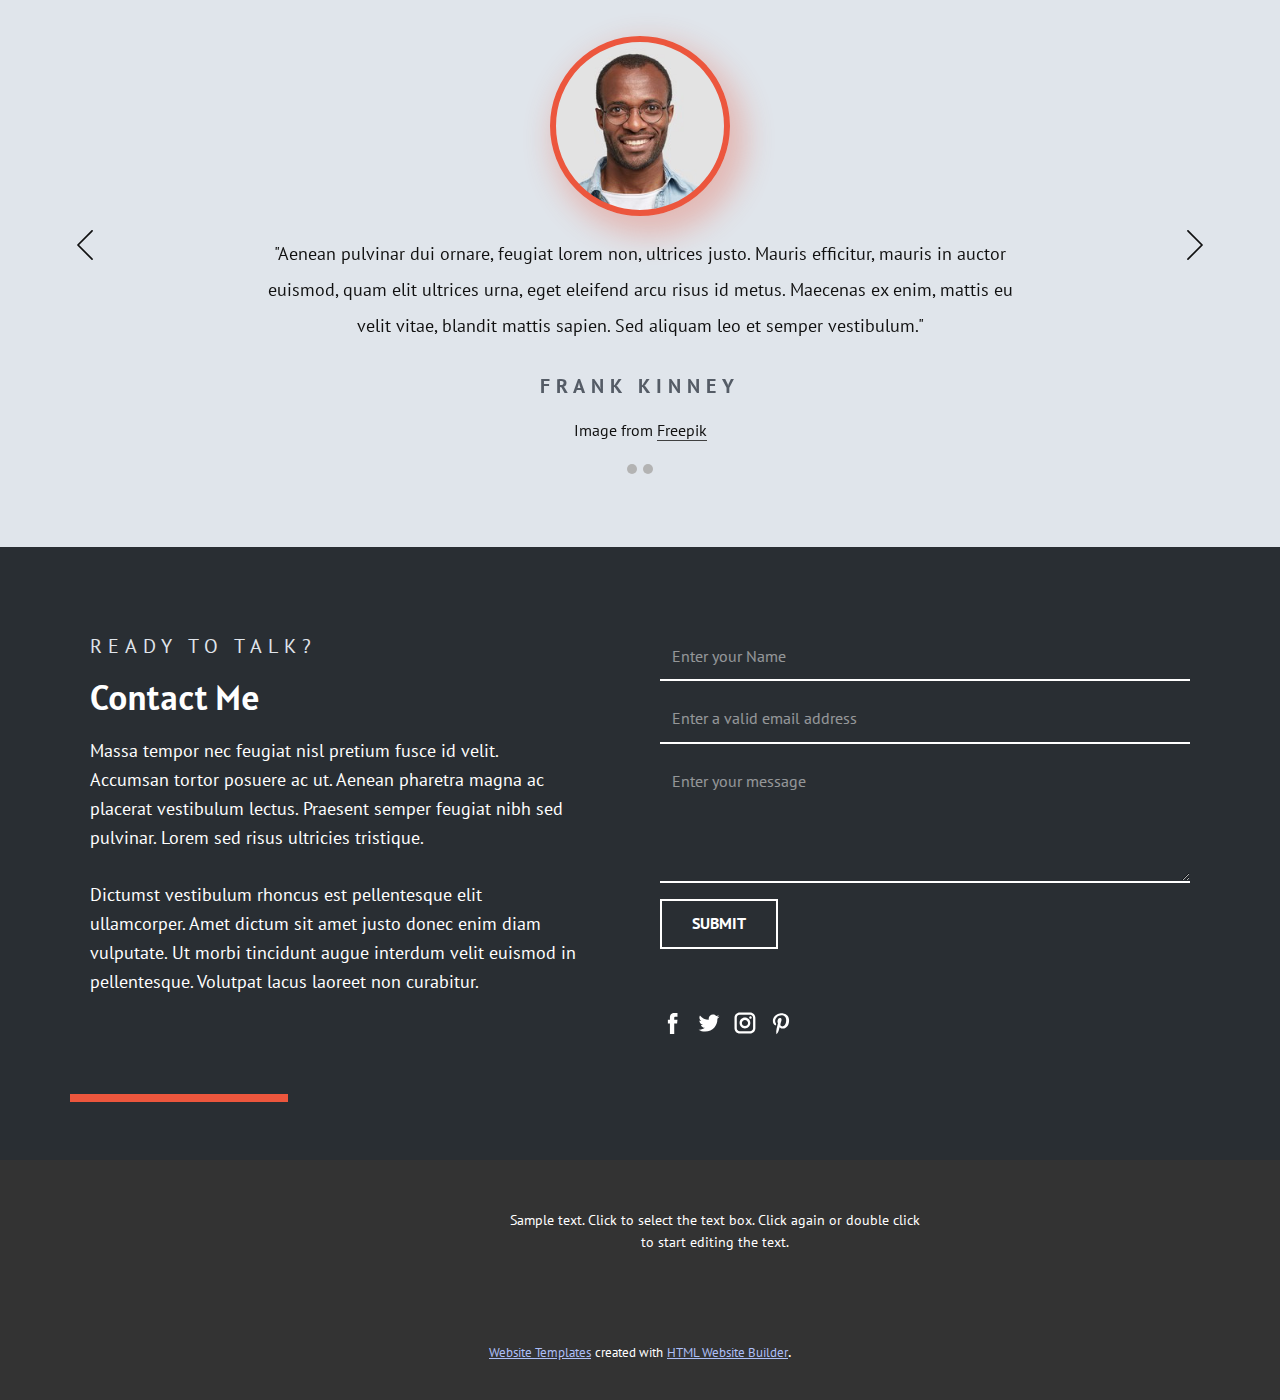
==== commit 6e8a7de6: "Update index.html" ====
--- a/index.html
+++ b/index.html
@@ -6,7 +6,7 @@
     <meta name="description" content="Student @NMAMIT | Graphic Designer | Developer |">
     <meta name="page_type" content="np-template-header-footer-from-plugin">
     <title>Sathvik R Rao</title>
-	<link rel="shortcut icon" href="images/icon1.png">
+	<link rel="shortcut icon" href="https://github.com/sathvik-r-rao/sathvik.github.io/blob/main/images/icon1.png">
     <link rel="stylesheet" href="nicepage.css" media="screen">
 <link rel="stylesheet" href="Sathvik-R-Rao.css" media="screen">
     <script class="u-script" type="text/javascript" src="jquery.js" defer=""></script>
--- a/Sathvik-R-Rao.css
+++ b/Sathvik-R-Rao.css
@@ -209,7 +209,7 @@
 .u-section-2 .u-image-1 {
   width: 239px;
   height: 239px;
-  background-image: url("images/vbb.jpg");
+  background-image: url("images/vbb.jfif");
   background-position: 50% 50%;
   animation-duration: 1000ms;
   margin: 0 auto;
@@ -1787,4 +1787,4 @@
   .u-section-7 .u-text-2 {
     font-size: 2.25rem;
   }
-}+}
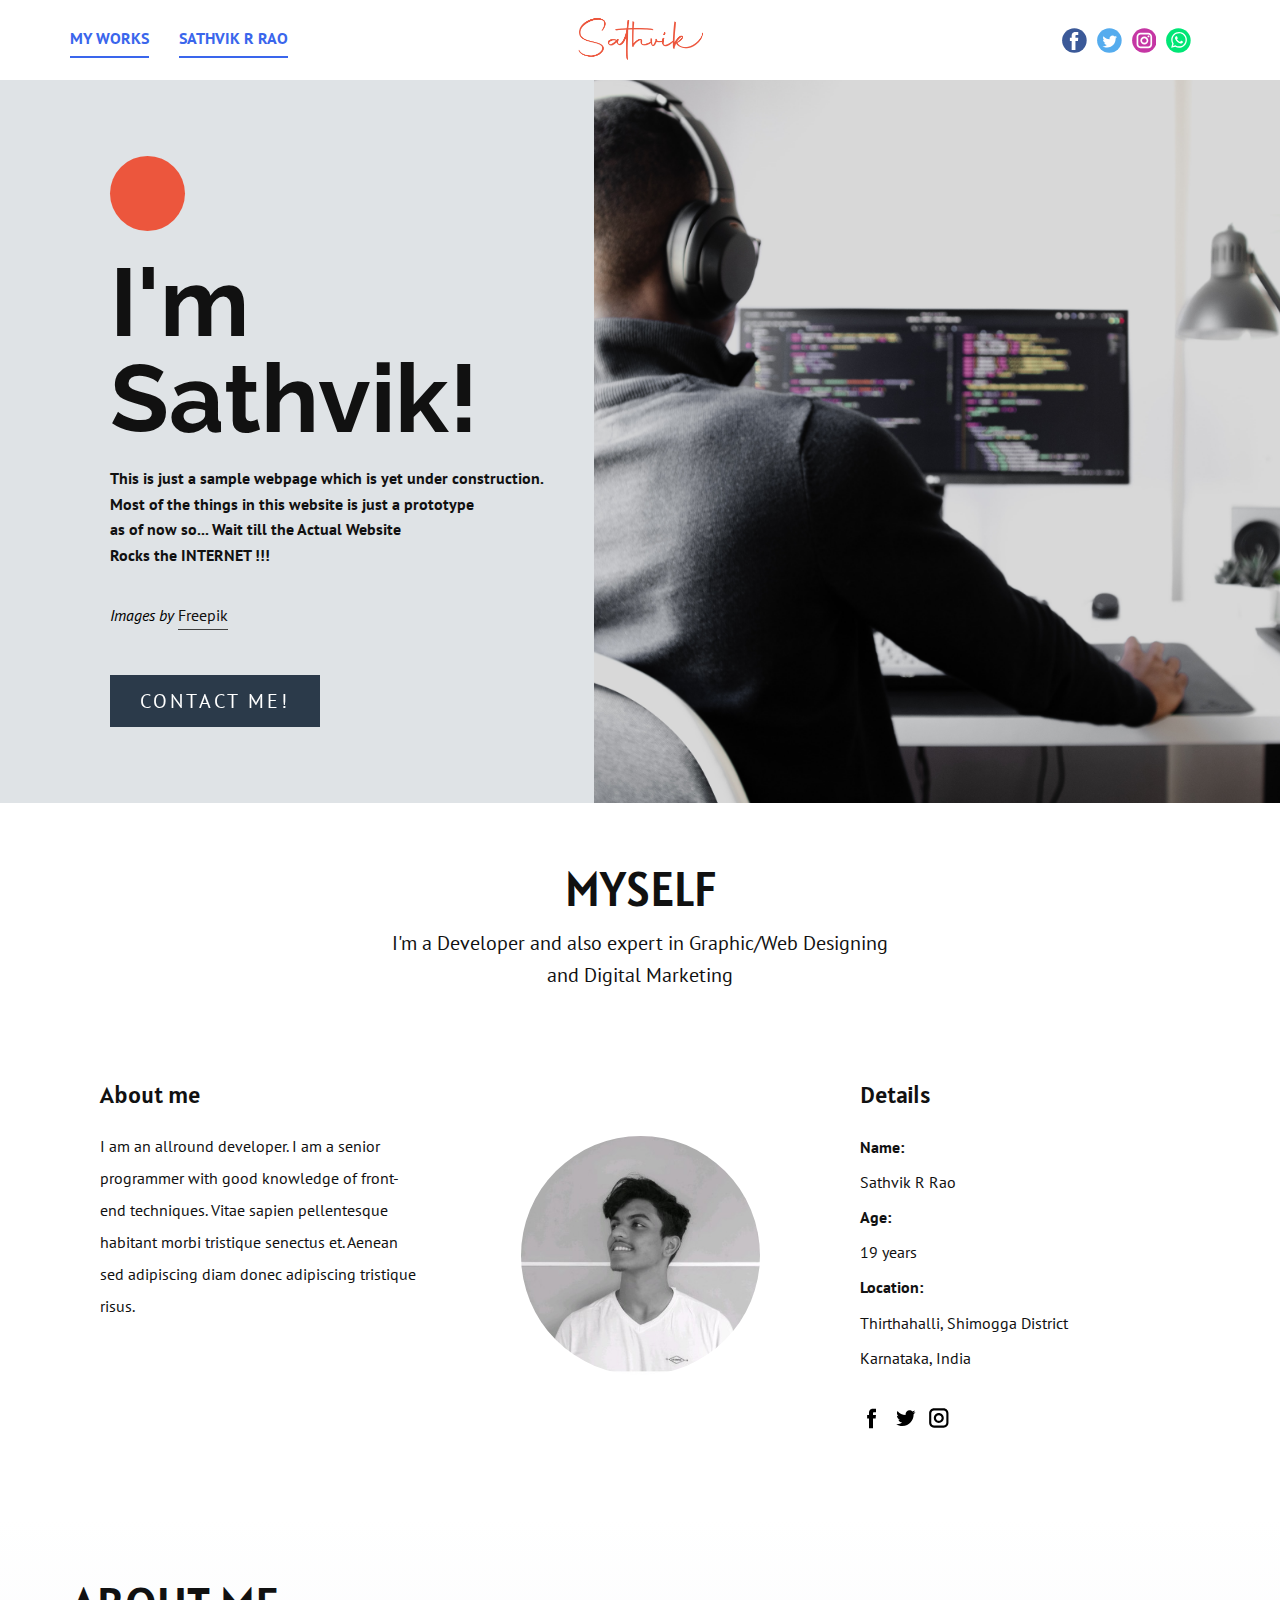
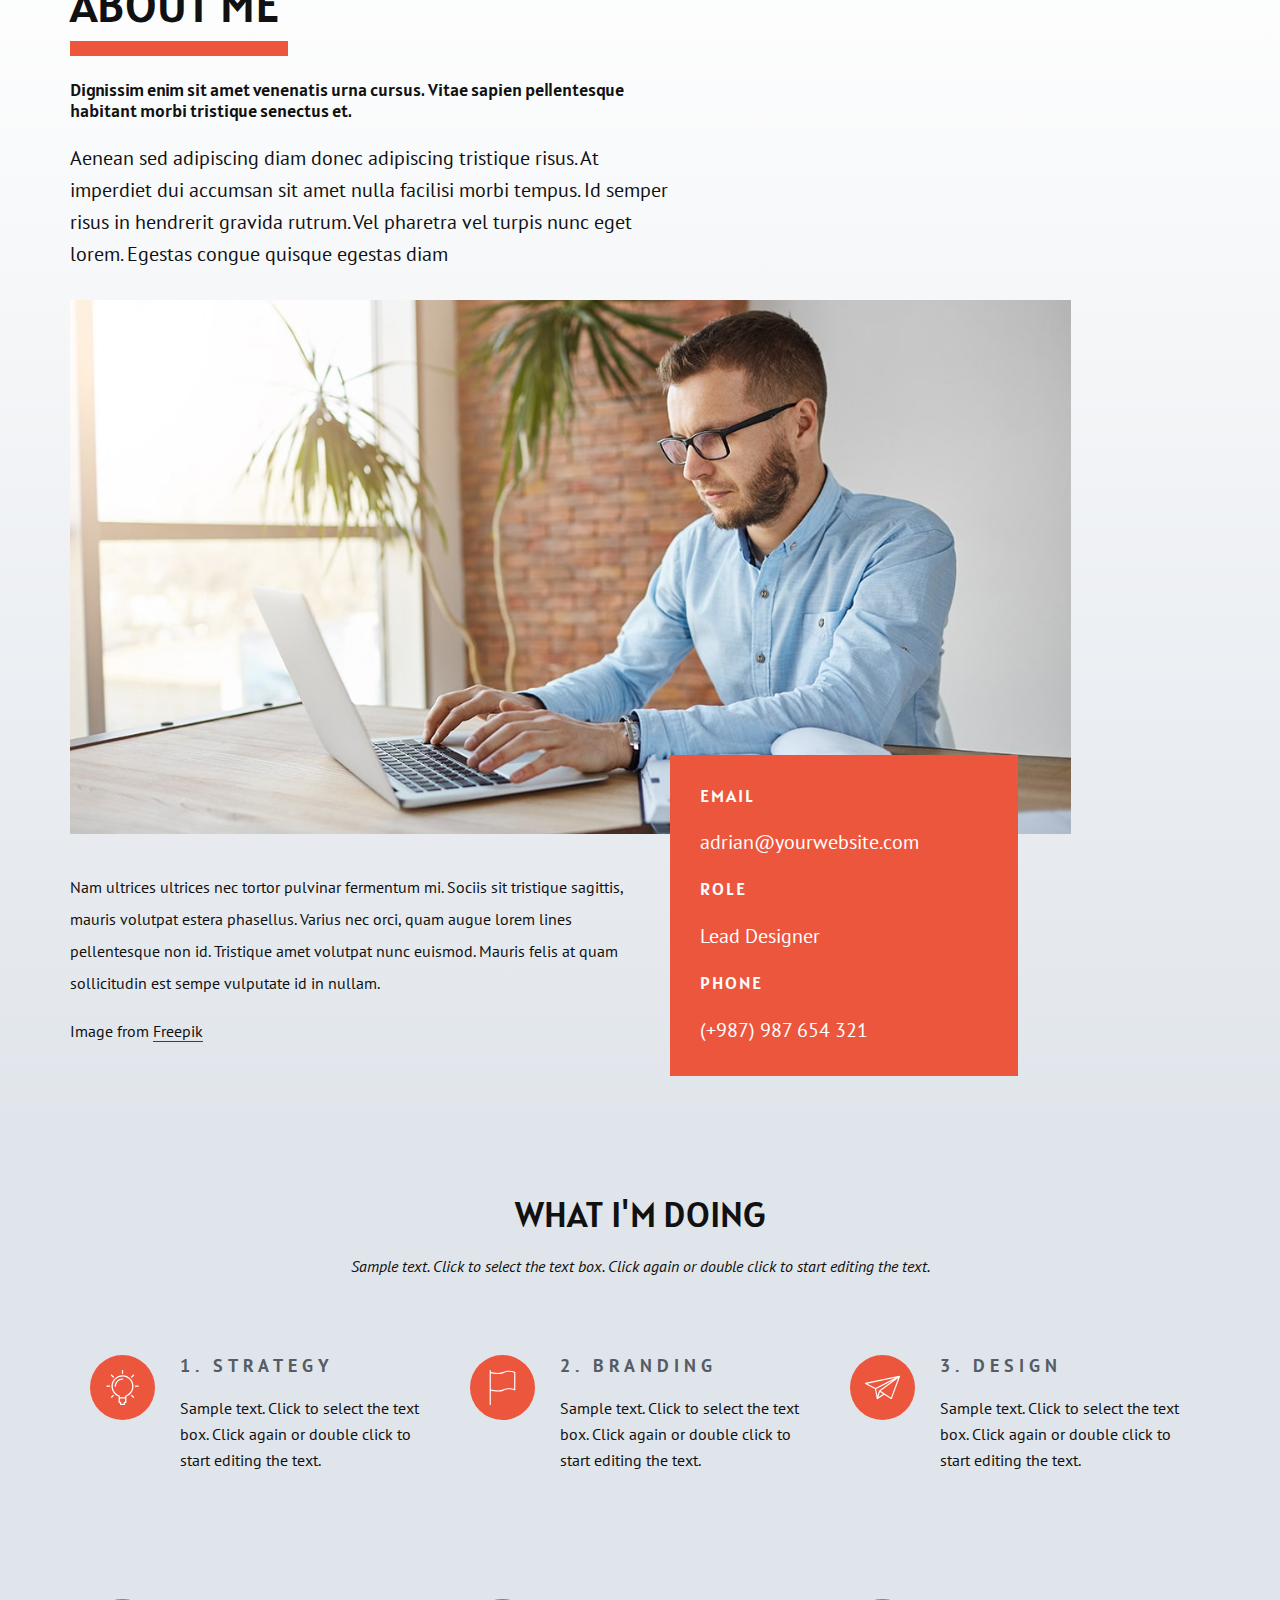
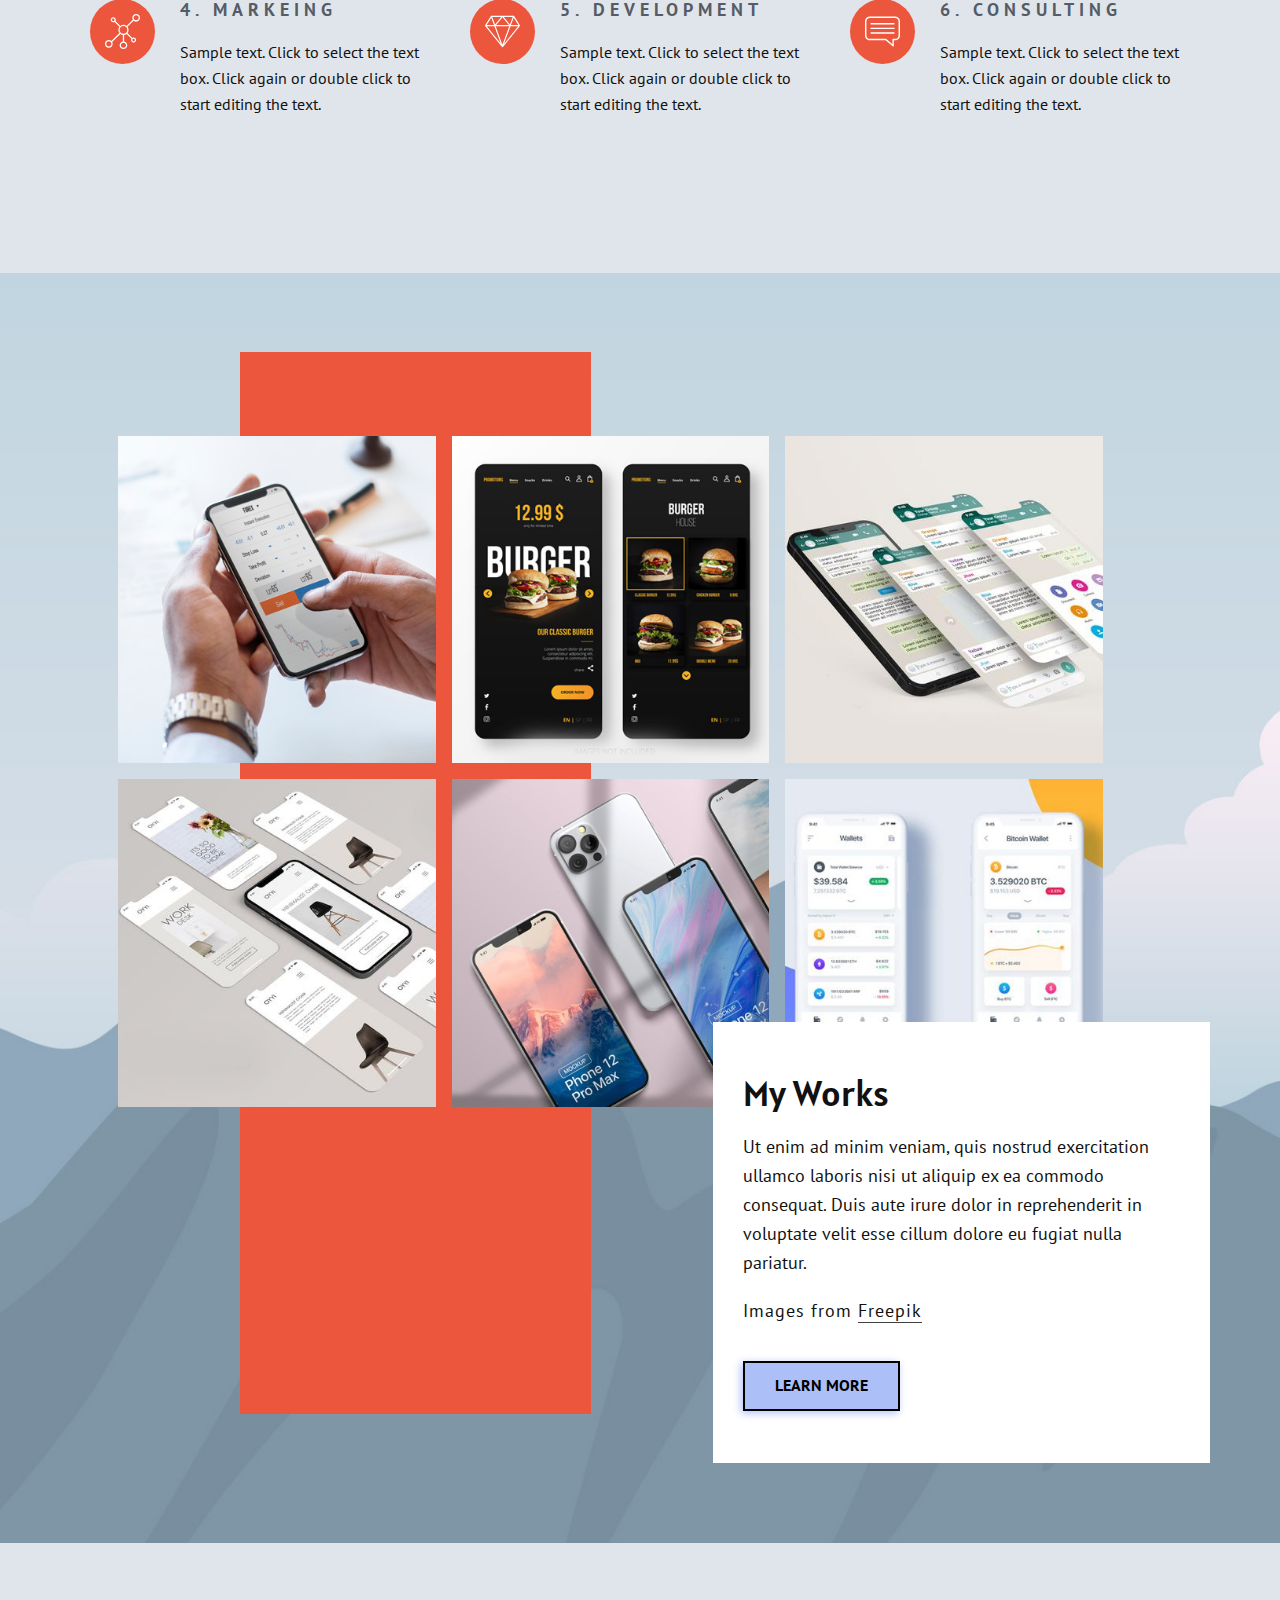
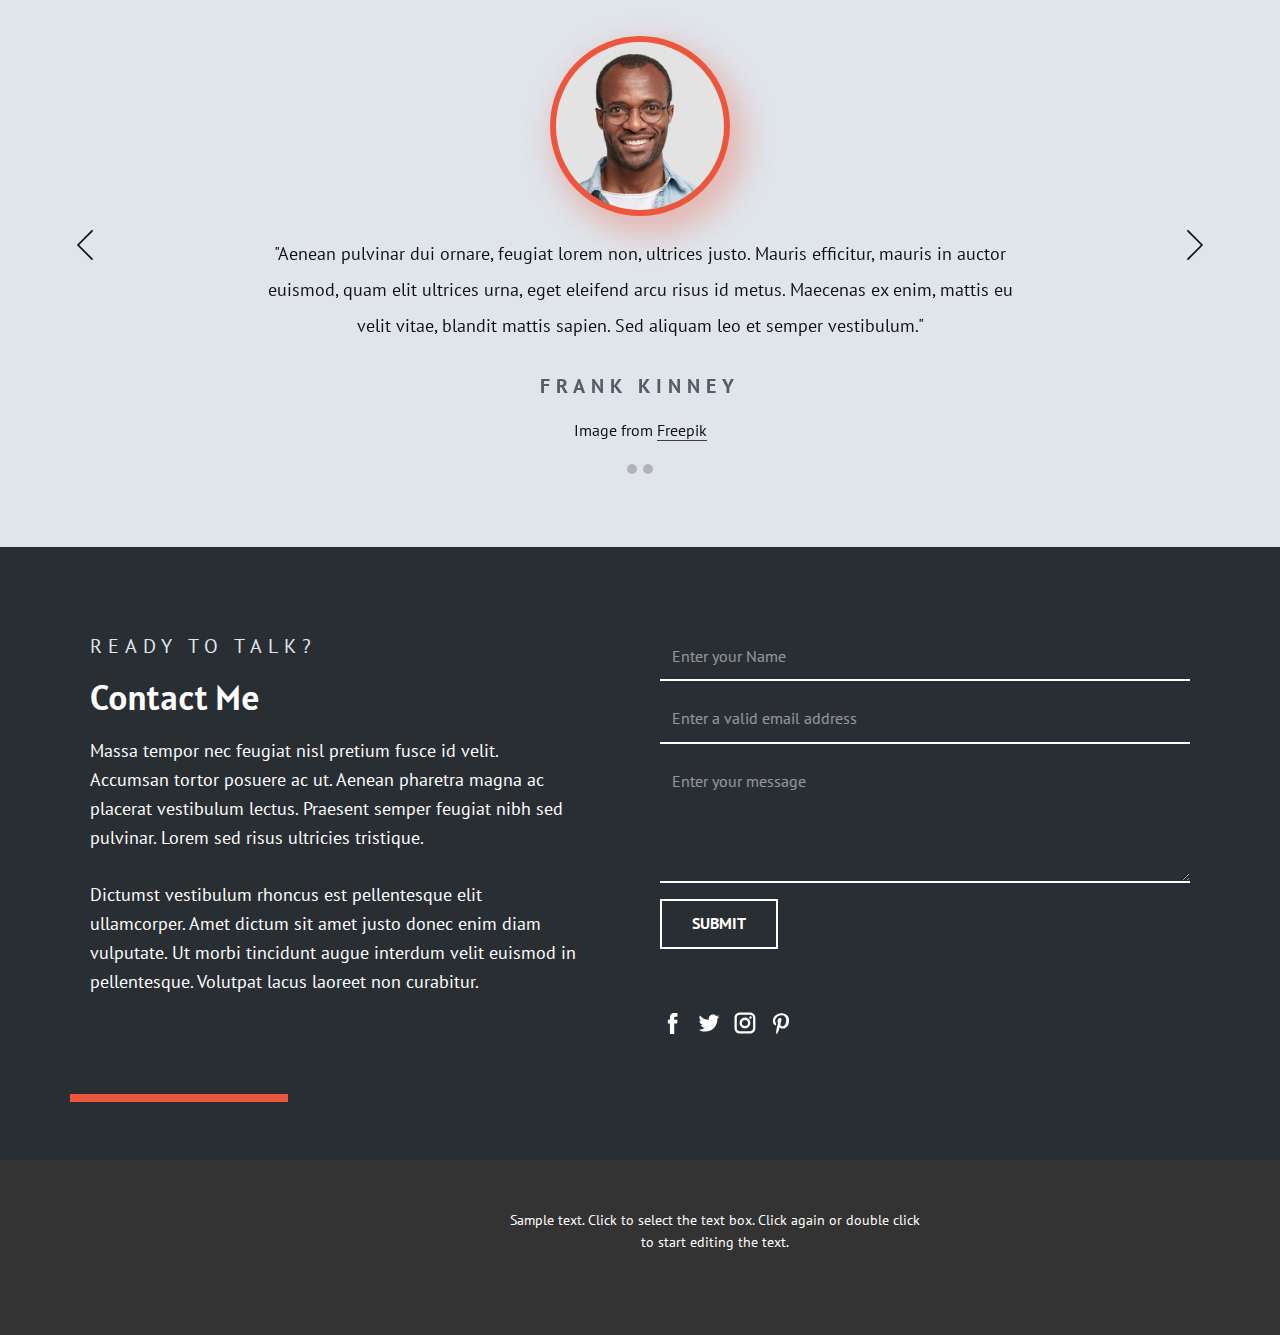
==== commit 0573ba5a: "Update index.html" ====
--- a/index.html
+++ b/index.html
@@ -1,5 +1,26 @@
 <!DOCTYPE html>
 <html style="font-size: 16px;"><head>
+	
+	<!-- Google Tag Manager -->
+<script>(function(w,d,s,l,i){w[l]=w[l]||[];w[l].push({'gtm.start':
+new Date().getTime(),event:'gtm.js'});var f=d.getElementsByTagName(s)[0],
+j=d.createElement(s),dl=l!='dataLayer'?'&l='+l:'';j.async=true;j.src=
+'https://www.googletagmanager.com/gtm.js?id='+i+dl;f.parentNode.insertBefore(j,f);
+})(window,document,'script','dataLayer','GTM-PL2HNJ4');</script>
+<!-- End Google Tag Manager -->
+	
+	
+	<!-- Global site tag (gtag.js) - Google Analytics -->
+<script async src="https://www.googletagmanager.com/gtag/js?id=G-111RSH5KZF"></script>
+<script>
+  window.dataLayer = window.dataLayer || [];
+  function gtag(){dataLayer.push(arguments);}
+  gtag('js', new Date());
+
+  gtag('config', 'G-111RSH5KZF');
+</script>
+	
+	
     <meta name="viewport" content="width=device-width, initial-scale=1.0">
     <meta charset="utf-8">
     <meta name="keywords" content="I'm Sathvik R Rao,Nitte, Profile, About me, Sathvik,sathwik,sathvik, My Works, Contact Me">
@@ -46,6 +67,13 @@
     <meta property="og:type" content="website">
   </head>
   <body data-home-page="Sathvik-R-Rao.html" data-home-page-title="Sathvik R Rao" class="u-body"><header class="u-clearfix u-header u-header" id="sec-bae1"><div class="u-clearfix u-sheet u-sheet-1">
+	  
+	 <!-- Google Tag Manager (noscript) -->
+<noscript><iframe src="https://www.googletagmanager.com/ns.html?id=GTM-PL2HNJ4"
+height="0" width="0" style="display:none;visibility:hidden"></iframe></noscript>
+<!-- End Google Tag Manager (noscript) -->
+	  
+	  
         <a href="sathvik.me" class="u-image u-logo u-image-1" data-image-width="1948" data-image-height="875" data-animation-name="fadeIn" data-animation-duration="1000" data-animation-delay="0" data-animation-direction="Down">
           <img src="images/Asset1name.png?rand=a7e8" class="u-logo-image u-logo-image-1">
         </a>
@@ -505,15 +533,7 @@
         <p class="u-small-text u-text u-text-variant u-text-1">Sample text. Click to select the text box. Click again or double click to start editing the text.</p>
       </div></footer>
     <section class="u-backlink u-clearfix u-grey-80">
-      <a class="u-link" href="https://sathvik.me/" target="_blank">
-        <span>Website Templates</span>
-      </a>
-      <p class="u-text">
-        <span>created with</span>
-      </p>
-      <a class="u-link" href="https://sathvik.me/" target="_blank">
-        <span>HTML Website Builder</span>
-      </a>. 
+      
     </section><span style="height: 64px; width: 64px; margin-left: 0px; margin-right: auto; margin-top: 0px; background-image: none; right: 20px; bottom: 20px" class="u-back-to-top u-icon u-icon-circle u-opacity u-opacity-85 u-palette-1-base u-spacing-15" data-href="#">
         <svg class="u-svg-link" preserveAspectRatio="xMidYMin slice" viewBox="0 0 551.13 551.13"><use xmlns:xlink="http://www.w3.org/1999/xlink" xlink:href="#svg-1d98"></use></svg>
         <svg class="u-svg-content" enable-background="new 0 0 551.13 551.13" viewBox="0 0 551.13 551.13" xmlns="http://www.w3.org/2000/svg" id="svg-1d98"><path d="m275.565 189.451 223.897 223.897h51.668l-275.565-275.565-275.565 275.565h51.668z"></path></svg>
